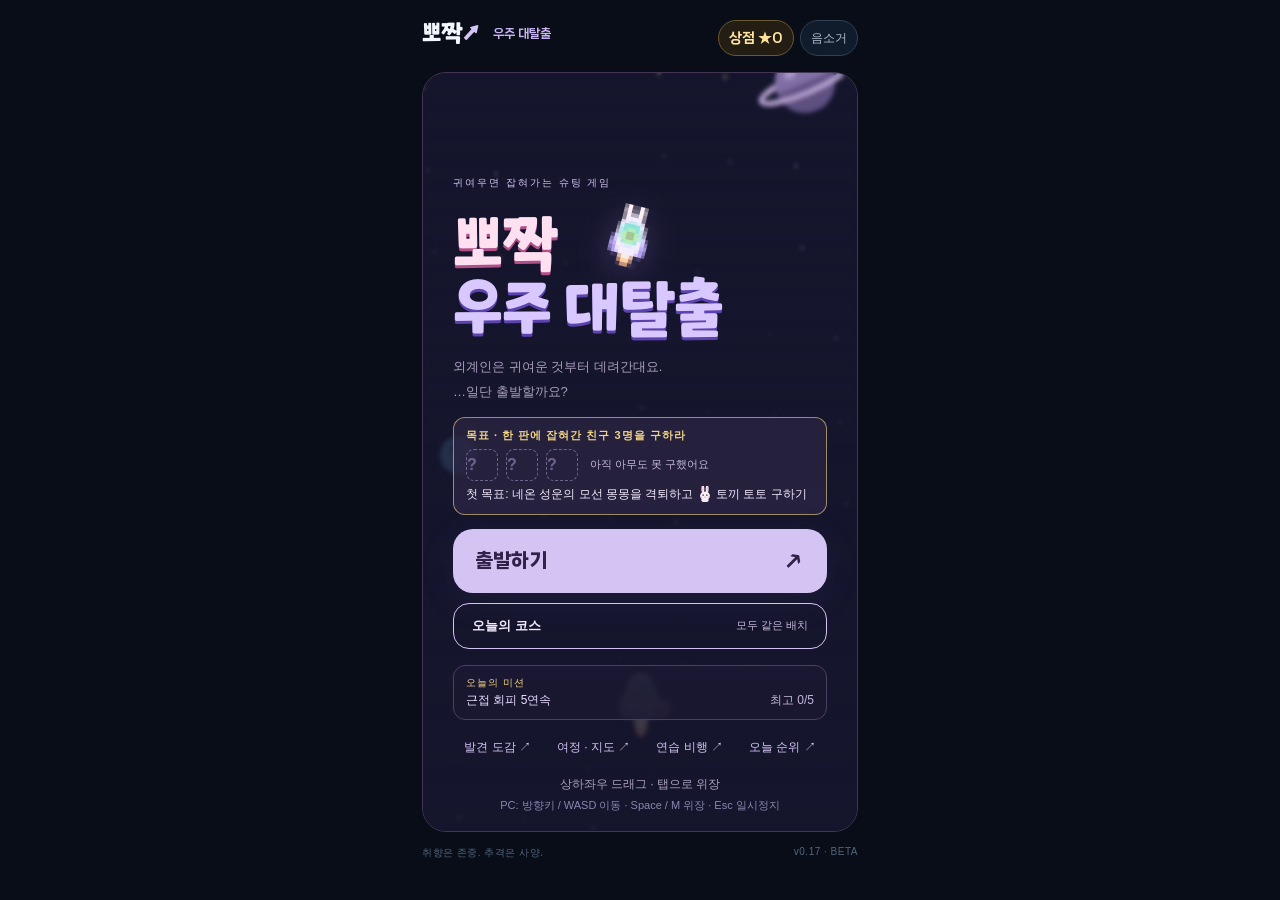
==== index.html @ a3d5e624 "시작 속도 올리고 점점 빨라지게 - 운석 낙하 125→165px/s로 시작, 55초쯤 기존 최고 속도 도달 - 줄 간격 1.65→1.3초로 시작, 약 64초에 최소 간격 - 테스트" ====
<!doctype html>
<html lang="ko">
<head>
  <meta charset="UTF-8">
  <meta name="viewport" content="width=device-width,initial-scale=1,viewport-fit=cover">
  <meta name="theme-color" content="#15152d">
  <title>뽀짝 우주 대탈출</title>
  <meta name="description" content="외계인은 귀여운 것부터 잡아간다! 한 손으로 운석을 피하고 친구를 구하는 도트 슈팅 게임">
  <!-- 앱 아이콘: 브라우저 탭 · 홈 화면에 추가 · 카톡 링크 미리보기 -->
  <link rel="icon" type="image/png" sizes="32x32" href="icons/favicon-32.png">
  <link rel="icon" type="image/png" sizes="16x16" href="icons/favicon-16.png">
  <link rel="apple-touch-icon" href="icons/apple-touch-icon.png">
  <link rel="manifest" href="manifest.webmanifest">
  <meta name="apple-mobile-web-app-capable" content="yes">
  <meta name="mobile-web-app-capable" content="yes">
  <meta name="apple-mobile-web-app-title" content="뽀짝">
  <meta property="og:type" content="website">
  <meta property="og:site_name" content="뽀짝 우주 대탈출">
  <meta property="og:title" content="뽀짝 우주 대탈출 - 귀여우면 잡혀가는 슈팅 게임">
  <meta property="og:description" content="외계인은 귀여운 것부터 잡아간다! 한 손으로 운석을 피하고 친구를 구해요. 내 기록 깰 수 있어?">
  <meta property="og:url" content="https://niaxcroknit.github.io/ppojjak/">
  <meta property="og:image" content="https://niaxcroknit.github.io/ppojjak/icons/og-image.png">
  <meta property="og:image:width" content="1024">
  <meta property="og:image:height" content="500">
  <meta name="twitter:card" content="summary_large_image">
  <style>
/* ── 기본 ─────────────────────────────────────────── */
* { box-sizing: border-box; }
body { margin: 0; background: #080d18; color: #eef7ff; font-family: Arial, 'Malgun Gothic', sans-serif; }
button, a { -webkit-tap-highlight-color: transparent; }
button { font: inherit; cursor: pointer; }
button:disabled { cursor: default; }
button[hidden] { display: none; }
button:focus-visible, a:focus-visible { outline: 3px solid #fff; outline-offset: 4px; }
.ico { width: 16px; height: 16px; image-rendering: pixelated; vertical-align: -3px; }
.ico.big { width: 32px; height: 32px; vertical-align: middle; }
.q { display: block !important; margin: 0 auto; width: 32px; height: 32px; line-height: 32px; font-size: 20px; font-weight: 700; color: #6f6590; }
.book-supply .q { margin: 0; }

/* ── 레이아웃 ─────────────────────────────────────── */
.shell {
  width: min(100%, 480px); margin: auto;
  padding: calc(20px + env(safe-area-inset-top, 0px)) 22px calc(12px + env(safe-area-inset-bottom, 0px));
}
header { height: 52px; display: flex; align-items: flex-start; gap: 6px; }
.brand { margin-right: auto; font-size: 23px; font-weight: 900; text-decoration: none; color: #f2f6ff; letter-spacing: -2px; }
.brand > span { color: #d4c4f4; }
.brand small { font-size: 10px; letter-spacing: 1px; margin-left: 8px; vertical-align: middle; color: #8f9aaa; }
.icon { border: 1px solid #314052; border-radius: 20px; background: #101b2b; color: #b0bdce; font-size: 12px; padding: 8px 10px; white-space: nowrap; min-height: 36px; }
.game {
  height: calc(100vh - 118px); height: min(760px, calc(100dvh - 118px)); min-height: 480px;
  position: relative; border: 1px solid #423654; border-radius: 24px; overflow: hidden; background: #15152d;
}
canvas { display: block; width: 100%; height: 100%; touch-action: none; }
footer { display: flex; justify-content: space-between; font-size: 10px; color: #53657d; padding-top: 14px; letter-spacing: 0.5px; }

/* 앱(WebView) — 화면을 꽉 채움. 상태바·내비게이션바 여백은 Android 쪽에서 처리 */
html.app body { background: #15152d; }
html.app .shell { width: 100%; max-width: 560px; padding: 0; }
html.app header { height: 50px; padding: 8px 14px 0; }
html.app .game { height: calc(100vh - 50px); height: calc(100dvh - 50px); min-height: 0; border: 0; border-radius: 0; }
html.app footer { display: none; }

/* ── HUD ──────────────────────────────────────────── */
.hud { position: absolute; z-index: 4; top: 26px; left: 26px; right: 26px; display: flex; justify-content: space-between; align-items: flex-start; pointer-events: none; }
.hud button { pointer-events: auto; min-width: 44px; min-height: 44px; }
.hud small { display: block; font-size: 10px; letter-spacing: 2px; color: #8f8fb3; margin-bottom: 7px; }
.hud strong { font-size: 24px; font-weight: 500; font-variant-numeric: tabular-nums; letter-spacing: 2px; }
.best { text-align: right; }
.best strong { color: #dfcaff; font-size: 20px; }
.alien-panel { position: absolute; z-index: 2; top: 91px; left: 24px; right: 24px; font-size: 12px; color: #cec4e2; pointer-events: none; }
.alien-panel > div:first-child { display: flex; justify-content: space-between; gap: 8px; }
.alien-panel .hot { color: #ffb6d3; }
.chase-meter { height: 4px; background: #a390bc22; border-radius: 4px; margin-top: 9px; overflow: hidden; }
.chase-meter > div { height: 100%; width: 0; background: #ecb1d0; transition: width 0.1s linear; }
.notice {
  position: absolute; z-index: 2; top: 124px; left: 17px; right: 17px; text-align: center; font-size: 12px; color: #f7dbaa;
  pointer-events: none; line-height: 1.5; overflow: hidden; display: -webkit-box; -webkit-line-clamp: 2; -webkit-box-orient: vertical;
}
.notice:empty { display: none; }
.scene-caption { position: absolute; z-index: 2; top: 39%; left: 10px; right: 10px; text-align: center; font-size: 25px; color: #ffedcb; pointer-events: none; text-shadow: 0 2px 0 #15152d; }
.scene-caption.count { font-size: 56px; font-weight: 900; color: #fff0bf; }
.play-tools {
  position: absolute; z-index: 2; bottom: 44px; left: 22px; right: 22px; display: flex; justify-content: space-between; align-items: flex-end; gap: 8px;
  pointer-events: none; /* 빈 공간에서도 드래그가 캔버스로 전달되도록 */
}
.play-tools > div { color: #ead7ff; font-size: 12px; }
.play-tools small { display: block; font-size: 12px; margin-top: 5px; max-width: 220px; line-height: 1.7; }
.play-tools .lost { color: #9c8eae; font-size: 11px; }
.mask-button { white-space: nowrap; pointer-events: auto; border: 1px solid #9f88c3; border-radius: 15px; background: #342946; color: #f3e8ff; padding: 12px 14px; font-size: 13px; min-height: 44px; }
.mask-button:disabled { opacity: 0.48; }
.bottom { position: absolute; z-index: 1; left: 24px; right: 24px; bottom: 21px; display: flex; justify-content: space-between; font-size: 10px; color: #7d7aa0; letter-spacing: 1px; pointer-events: none; }
.bottom b { font-weight: 400; }
.bottom i { display: inline-block; background: #d4c4f4; width: 5px; height: 5px; border-radius: 50%; margin-right: 6px; }
.play-tools[hidden], .alien-panel[hidden], .scene-caption[hidden] { display: none; }

/* ── 시작 / 결과 패널 ─────────────────────────────── */
.overlay { position: absolute; z-index: 3; inset: 0; padding: 0 30px; display: flex; flex-direction: column; justify-content: center; background: linear-gradient(180deg, #15152d00, #15152d99 45%, #15152de8); backdrop-filter: blur(2px); }
.overlay[hidden] { display: none; }
.eyebrow { font-size: 10px; letter-spacing: 2px; color: #d4c4f4; margin-bottom: 22px; }
h1 { font-size: clamp(54px, 15vw, 78px); line-height: 0.94; letter-spacing: -5px; margin: 0; position: relative; font-weight: 900; }
h1 span { color: #c9b5f4; }
h1 .rocket-mascot { position: absolute; right: 4px; bottom: 6px; width: 64px; height: 64px; image-rendering: pixelated; }
.rocket-mascot { filter: drop-shadow(0 7px 16px #ac87df44); animation: bob 3s ease-in-out infinite; }
@keyframes bob { 0%, 100% { transform: translateY(0) rotate(-12deg); } 50% { transform: translateY(-8px) rotate(-4deg); } }
@media (prefers-reduced-motion: reduce) { .rocket-mascot { animation: none; } }
p { font-size: 13px; line-height: 1.9; color: #a99fc0; margin: 25px 0 28px; }
#result { font-size: 24px; color: #dfcaff; margin: -12px 0 22px; }
.primary { display: flex; justify-content: space-between; align-items: center; border: 0; border-radius: 20px; padding: 19px 22px; background: #d4c4f4; color: #302248; font-weight: 700; font-size: 14px; box-shadow: 0 7px 40px #ac87df14; }
.primary span { font-size: 23px; font-weight: 400; }
.item-guide { display: flex; justify-content: space-between; gap: 5px; font-size: 12px; color: #c2b4da; margin-top: 19px; flex-wrap: wrap; }
.book-open { border: 0; background: transparent; color: #d4c4f4; min-height: 44px; margin-top: 6px; font-size: 12px; }
.hint { text-align: center; font-size: 12px; line-height: 1.8; color: #a99fc0; margin-top: 4px; }
.hint small { color: #8a87ad; font-size: 11px; }

/* ── 도감 ─────────────────────────────────────────── */
.item-book, .hangar { position: absolute; inset: 0; z-index: 8; background: #1c1933; color: #f4ebff; padding: 17px 18px; overflow-y: auto; }
.hangar { z-index: 9; }
.item-book[hidden], .hangar[hidden] { display: none; }
.book-head { display: flex; justify-content: space-between; align-items: center; gap: 10px; }
.book-head h2 { font-size: 20px; margin: 0; }
.book-head .icon { min-height: 44px; }
.book-rule { font-size: 12px; line-height: 1.7; color: #c4b7d8; margin: 8px 0; }
.item-book h3 { font-size: 12px; color: #e0c9ef; margin: 10px 0 5px; }
.book-row { display: grid; grid-template-columns: repeat(3, minmax(0, 1fr)); gap: 7px; }
.book-item { background: #2b2643; border-radius: 10px; padding: 7px 3px; text-align: center; }
.book-item span { display: block; font-size: 12px; color: #f4ebff; }
.book-item small { display: block; font-size: 11px; color: #c7b9d9; margin-top: 3px; }
.book-icon { margin-bottom: 3px; line-height: 0; }
.book-count { color: #8f84a8 !important; font-size: 10px !important; }
.undiscovered small { color: #9c8eae; }
.book-reaction { color: #edb1d2 !important; }
.book-supply { margin-top: 9px; }
.book-supply .book-item { display: flex; align-items: center; justify-content: space-between; padding: 7px 10px; }
.book-supply .book-icon { margin: 0; }
.book-supply small { margin: 0; }
.book-supply .book-item > span:not(.book-icon) { margin-right: auto; margin-left: 7px; }
.item-book p:last-child { margin-bottom: 0; }

/* ── 꾸미기 ───────────────────────────────────────── */
.hangar { padding: 18px; }
.hangar-level { display: flex; justify-content: space-between; align-items: center; margin-top: 17px; font-size: 11px; color: #c8b4e4; }
.hangar-level > span:first-child { letter-spacing: 3px; color: #f2d487; }
#hangar-preview { display: block; width: 100%; height: 180px; touch-action: auto; }
.hangar-parts { display: grid; grid-template-columns: repeat(3, minmax(0, 1fr)); gap: 7px; }
.hangar-part { border: 1px solid #4b3e65; background: #29233e; color: #c7b8df; border-radius: 10px; min-height: 64px; padding: 6px 3px; }
.hangar-part[aria-pressed='true'] { background: #49365d; border-color: #efd68f; color: #fff0bf; }
.hangar-part > span { display: block; line-height: 0; }
.hangar-part > span.q { font-size: 21px; line-height: 32px; }
.hangar-part > small { display: block; margin-top: 3px; font-size: 11px; }
.hangar-part > em { display: block; font-style: normal; font-size: 10px; color: #a99fc0; margin-top: 2px; }
.hangar-part.locked .ico { opacity: 0.45; }
.hangar-part.locked:disabled { opacity: 0.75; }
.hangar-part.gold { border-color: #f6d47a; box-shadow: inset 0 0 0 1px #f6d47a55; }
.hangar-part.gold > em { color: #f6d47a; }
.hangar-part:disabled { cursor: default; }
.hangar-note { font-size: 12px; line-height: 1.7; color: #beafcf; margin: 13px 0 0; }

/* ── 작은 화면 ────────────────────────────────────── */
@media (max-height: 720px) {
  .shell { padding-top: calc(8px + env(safe-area-inset-top, 0px)); }
  header { height: 44px; }
  .game { min-height: 400px; height: calc(100vh - 89px); height: calc(100dvh - 89px); }
  .eyebrow { margin-bottom: 13px; }
  h1 { font-size: 56px; }
  p { margin: 15px 0; }
  footer { padding-top: 8px; }
}
@media (max-width: 360px) {
  .overlay { padding: 0 22px; }
  .alien-panel { left: 18px; right: 18px; }
  .play-tools { left: 16px; right: 16px; }
  h1 { font-size: 58px; }
  .brand small { display: none; }
  .item-book { padding: 17px 12px; }
  .book-row { gap: 5px; }
  .hangar { padding: 15px 13px; }
}

/* ── v0.9 ─────────────────────────────────────────── */
/* HUD 글자 그림자: 배경 띠를 옅게 해도 운석 위에서 읽히도록 */
.hud strong, .hud small, .alien-panel, .notice, .play-tools > div, .bottom {
  text-shadow: 0 0 3px #15152d, 0 1px 0 #15152d, 0 0 8px #15152dcc;
}
.daily { margin-top: 16px; padding: 10px 12px; border: 1px solid #4b3e65; border-radius: 12px; background: #1c1933cc; font-size: 12px; color: #e8dcff; display: grid; grid-template-columns: 1fr auto; gap: 2px 8px; }
.daily small { grid-column: 1 / -1; font-size: 10px; letter-spacing: 1px; color: #f2d487; }
.daily em { font-style: normal; color: #c4b7d8; white-space: nowrap; }
.daily b { color: #a5f8d5; font-weight: 700; }
.run-stats { margin: -10px 0 18px; display: grid; gap: 4px; font-size: 12px; color: #c4b7d8; }
.run-stats > div { display: flex; justify-content: space-between; gap: 10px; border-bottom: 1px dashed #3b3156; padding-bottom: 3px; }
.run-stats b { color: #f4ebff; font-weight: 500; text-align: right; }
.run-stats[hidden], .debug[hidden] { display: none; }
.debug { margin-top: 10px; font-size: 10px; color: #a5f8d5; }
.debug pre { white-space: pre-wrap; margin: 0 0 6px; font-family: monospace; }
.old-webview { max-width: 420px; margin: 30vh auto 0; padding: 0 24px; text-align: center; color: #eef7ff; }
.old-webview p { color: #c4b7d8; }
.old-webview[hidden], .shell[hidden] { display: none; }
@media (max-height: 760px) {
  .item-guide { display: none; }
  .daily { margin-top: 12px; }
  p { margin: 12px 0 16px; }
}
/* 결과 화면은 기록이 잘 보이도록 타이틀을 접습니다 */
.overlay.over .eyebrow, .overlay.over h1, .overlay.over .item-guide { display: none; }
.overlay.over p { margin-top: 0; }
.book-item .q { font-size: 20px; }
/* 메뉴(시작·일시정지·결과)가 열려 있으면 HUD를 숨겨 작은 화면에서도 겹치지 않게 */
.game.menu .hud, .game.menu .bottom, .game.menu .alien-panel, .game.menu .play-tools, .game.menu .notice { visibility: hidden; }
/* 하이퍼 드리프트 버튼: 충전됐을 때만 나타나 빛남 */
.tool-buttons { display: flex; gap: 8px; align-items: flex-end; pointer-events: none; }
.hyper-button { white-space: nowrap; pointer-events: auto; border: 1px solid #a5f8d5; border-radius: 15px; background: #183a35; color: #e6fff6; padding: 12px 14px; font-size: 13px; font-weight: 700; min-height: 44px; animation: hyperGlow 0.8s ease-in-out infinite alternate; }
@keyframes hyperGlow { from { box-shadow: 0 0 0 0 #a5f8d500; } to { box-shadow: 0 0 18px 2px #a5f8d588; } }
@media (prefers-reduced-motion: reduce) { .hyper-button { animation: none; box-shadow: 0 0 12px 2px #a5f8d566; } }

/* ── v0.10: 여정 · 보스 · 공유 ─────────────────────── */
.boss-bar { position: absolute; z-index: 2; top: 91px; left: 24px; right: 24px; font-size: 12px; color: #ffe0f0; pointer-events: none; text-shadow: 0 0 3px #15152d, 0 1px 0 #15152d; }
.boss-bar[hidden] { display: none; }
.boss-bar > div:first-child { display: flex; justify-content: space-between; gap: 8px; font-weight: 700; }
.boss-hp { height: 6px; margin-top: 7px; background: #4b3e6588; border-radius: 3px; overflow: hidden; }
.boss-hp > div { height: 100%; width: 100%; background: #ffb6d3; transition: width 0.1s linear; }
.trip-wrap { display: inline-flex; align-items: center; gap: 6px; }
.trip { display: inline-block; width: 64px; height: 4px; background: #4b3e6588; border-radius: 2px; overflow: hidden; vertical-align: middle; }
.trip > span { display: block; height: 100%; width: 0; background: #d4c4f4; }
.course-button { margin-top: 10px; display: flex; justify-content: space-between; align-items: center; gap: 8px; border: 1px solid #d4c4f4; border-radius: 16px; padding: 13px 18px; background: transparent; color: #f4ebff; font-weight: 700; font-size: 13px; }
.course-button small { font-weight: 400; color: #c4b7d8; font-size: 11px; }
.course-button[hidden] { display: none; }
.panel-links { display: flex; justify-content: center; gap: 18px; }
.share-button { margin: -8px 0 14px; border: 1px solid #a5f8d5; border-radius: 14px; padding: 11px 14px; background: #183a35; color: #e6fff6; font-weight: 700; font-size: 13px; }
.share-button[hidden], .share-text[hidden] { display: none; }
.share-text { width: 100%; min-height: 84px; margin: -6px 0 14px; border-radius: 10px; border: 1px solid #4b3e65; background: #1c1933; color: #f4ebff; font: 12px/1.5 monospace; padding: 8px; resize: none; }
.jr-planets { display: grid; gap: 6px; }
.jr-planet { display: grid; grid-template-columns: 14px 1fr auto; align-items: center; gap: 8px; background: #2b2643; border-radius: 10px; padding: 8px 10px; font-size: 12px; }
.jr-planet .dot { width: 12px; height: 12px; border-radius: 50%; }
.jr-planet small { color: #c4b7d8; font-size: 11px; }
.jr-planet.locked b { color: #6f6590; }
.wanted-row { display: grid; grid-template-columns: repeat(3, minmax(0, 1fr)); gap: 7px; }
.wanted { position: relative; background: #e9dcc2; color: #3b2b2b; border-radius: 6px; padding: 8px 6px 34px; text-align: center; overflow: hidden; min-height: 112px; }
.wanted small { display: block; font-size: 10px; letter-spacing: 2px; font-weight: 700; }
.wanted b { display: block; font-size: 11px; margin-top: 4px; line-height: 1.3; }
.wanted em { display: block; font-style: normal; font-size: 10px; color: #6b5a4a; margin-top: 4px; line-height: 1.3; }
.wanted i { position: absolute; inset: auto 0 8px 0; transform: rotate(-8deg); font-style: normal; font-weight: 900; font-size: 15px; color: #d6455d; border: 2px solid #d6455d; border-radius: 6px; width: 72%; margin: 0 auto; opacity: 0; }
.wanted.got i { opacity: 0.85; }
@media (max-height: 760px) { .course-button { margin-top: 8px; padding: 10px 16px; } }
/* 하이퍼 게이지: 근접 회피·아이템·격퇴로 차오름 */
.hyper-gauge { display: flex; align-items: center; gap: 5px; pointer-events: none; color: #a5f8d5; font-size: 12px; padding-bottom: 14px; }
.hyper-gauge[hidden] { display: none; }
.hyper-gauge > span { display: block; width: 46px; height: 6px; border-radius: 3px; background: #4b3e6588; overflow: hidden; }
.hyper-gauge > span > span { display: block; height: 100%; width: 0; background: #a5f8d5; transition: width 0.15s linear; }

/* ── v0.12: 큰 알림 · 목표 안내 ─────────────────── */
.splash { position: absolute; z-index: 6; top: 27%; left: 8px; right: 8px; text-align: center; pointer-events: none; }
.splash[hidden] { display: none; }
.splash b { display: block; font-size: clamp(34px, 11vw, 50px); font-weight: 900; letter-spacing: -1px; line-height: 1.05; color: #e6fff6;
  text-shadow: 0 0 22px var(--glow, #a5f8d5), 0 3px 0 #15152d, 0 0 2px #15152d; }
.splash small { display: block; margin-top: 10px; font-size: 14px; font-weight: 700; color: #f4ebff; text-shadow: 0 0 4px #15152d, 0 1px 0 #15152d; }
.splash small .ico { width: 20px; height: 20px; vertical-align: -5px; }
.splash.hyper { --glow: #a5f8d5; }
.splash.boss { --glow: #ff8fb8; }
.splash.boss b { color: #ffe0f0; }
.splash.win { --glow: #f6d47a; }
.splash.win b { color: #fff3c4; }
.splash.planet { --glow: #c9b5f4; }
.splash.planet b { font-size: clamp(24px, 7.5vw, 34px); color: #f4ebff; }
.splash.planet b .ico, .splash b .ico { width: 32px; height: 32px; vertical-align: -6px; }
.splash.show b { animation: splashPop 0.42s cubic-bezier(0.2, 1.6, 0.4, 1) both, splashPulse 0.5s ease-in-out 0.42s 3 alternate; }
.splash.show small { animation: splashUp 0.35s ease-out 0.12s both; }
@keyframes splashPop { from { transform: scale(0.3) rotate(-6deg); opacity: 0; } to { transform: scale(1) rotate(0); opacity: 1; } }
@keyframes splashPulse { to { transform: scale(1.06); } }
@keyframes splashUp { from { transform: translateY(10px); opacity: 0; } to { transform: none; opacity: 1; } }
@media (prefers-reduced-motion: reduce) { .splash.show b, .splash.show small { animation: none; } }
.goal { margin: 0 0 14px; padding: 10px 12px; border: 1px solid #f2d48799; border-radius: 12px; background: #2b2643cc; }
.goal small { display: block; font-size: 11px; letter-spacing: 1px; color: #f2d487; font-weight: 700; }
.goal-slots { display: flex; gap: 8px; margin: 6px 0 4px; }
.goal-slots .q { margin: 0; width: 32px; height: 32px; line-height: 30px; border: 1px dashed #6f6590; border-radius: 8px; font-size: 16px; }
.goal p { margin: 0; font-size: 12px; line-height: 1.6; color: #f4ebff; }
.goal p .ico { vertical-align: -4px; }
.overlay.over .goal { display: none; }
.next-goal { margin: -10px 0 14px; padding: 8px 10px; border-radius: 10px; background: #2b2643; border: 1px solid #f2d48799; font-size: 13px; color: #fff3c4; line-height: 1.5; }
.next-goal[hidden] { display: none; }
.trip-goal .ico { width: 16px; height: 16px; vertical-align: -4px; }
.overlay p#message { margin: 14px 0 12px; }
@media (max-height: 760px) { .goal { margin-bottom: 10px; padding: 8px 10px; } .goal-slots .ico.big, .goal-slots .q { width: 26px; height: 26px; line-height: 24px; } }

/* ── v0.13: 별조각 상점 · 전리품 ─────────────────── */
.hangar-wallet { display: flex; align-items: baseline; gap: 10px; margin-top: 8px; }
.hangar-wallet b { color: #ffe39b; font-size: 18px; }
.hangar-msg { font-size: 12px; color: #c4b7d8; }
.hangar-h { font-size: 12px; color: #e0c9ef; margin: 12px 0 6px; }
.hangar-part.shop { border-style: dashed; color: #e8dcff; }
.hangar-part.shop > em { color: #ffe39b; }
.hangar-part.shop .ico { opacity: 0.7; }
.hangar-part.armed, .skin.armed { border-color: #ffe39b; box-shadow: 0 0 0 2px #ffe39b55; }
.hangar-part.trophy { border-color: #ff8fb8; }
.hangar-part.trophy > em { color: #ffb6d3; }
.skins { display: grid; grid-template-columns: repeat(auto-fill, minmax(92px, 1fr)); gap: 7px; }
.skin { border: 1px solid #4b3e65; background: #29233e; color: #e8dcff; border-radius: 10px; padding: 7px 6px; text-align: left; display: grid; gap: 2px; }
.skin i { display: block; height: 10px; border-radius: 5px; margin-bottom: 3px; }
.skin small { font-size: 11px; }
.skin em { font-style: normal; font-size: 10px; color: #a99fc0; }
.skin.shop em { color: #ffe39b; }
.skin.on { border-color: #a5f8d5; background: #213a3a; }
.skin.on em { color: #a5f8d5; }
.ico.seen { filter: grayscale(0.7) brightness(0.8); opacity: 0.75; }
.goal-slots em { font-style: normal; font-size: 11px; color: #c4b7d8; align-self: center; margin-left: 4px; }
.lost-line { color: #ffb6d3; font-size: 12px; }
.hangar-part.info:disabled { opacity: 1; cursor: default; }
.hangar-part.info.locked:disabled { opacity: 0.55; }

/* ── v0.15: 결과 한 줄 · 공유 · 친구 기록 ─────────── */
.next-goal { display: flex; align-items: baseline; gap: 10px; padding: 8px 12px; }
.next-goal small { font-size: 11px; color: #f2d487; letter-spacing: 1px; white-space: nowrap; }
.next-goal b { font-size: 15px; color: #fff3c4; }
.run-stats details { margin-top: 2px; }
.run-stats summary { cursor: pointer; font-size: 12px; color: #a99fc0; padding: 4px 0; list-style: none; }
.run-stats summary::after { content: ' ▾'; }
.run-stats details[open] summary::after { content: ' ▴'; }
.run-stats details > div { display: flex; justify-content: space-between; gap: 10px; border-bottom: 1px dashed #3b3156; padding: 3px 0; }
.share-panel { position: absolute; inset: 0; z-index: 10; background: #1c1933; color: #f4ebff; padding: 17px 18px; overflow-y: auto; display: flex; flex-direction: column; gap: 10px; }
.share-panel[hidden] { display: none; }
.share-panel h3 { font-size: 12px; color: #e0c9ef; margin: 6px 0 0; }
.share-preview { margin: 0; padding: 12px; border-radius: 12px; background: #fef01b; color: #1c1c1c; font: 13px/1.6 -apple-system, 'Apple SD Gothic Neo', 'Malgun Gothic', sans-serif; white-space: pre-wrap; word-break: break-all; user-select: text; -webkit-user-select: text; }
.share-panel .share-button { margin: 0; }
.share-card { width: 100%; max-width: 360px; align-self: center; border-radius: 14px; box-shadow: 0 6px 24px #0008; }
#challenge .primary { margin-top: 4px; }
/* 작은 화면: 시작·결과 패널이 넘치지 않게 — 들어가면 가운데, 넘치면 스크롤 */
.overlay { overflow-y: auto; justify-content: flex-start; padding-top: 14px; padding-bottom: 14px; }
.overlay > :first-child { margin-top: auto; }
.overlay > :last-child { margin-bottom: auto; }
@media (max-height: 700px) {
  .overlay:not(.over) .eyebrow, .overlay .hint { display: none; }
  h1 { font-size: 44px; letter-spacing: -3px; }
  h1 .rocket-mascot { width: 48px; height: 48px; }
  .overlay p#message { margin: 8px 0; font-size: 12px; line-height: 1.6; }
  .goal { padding: 7px 10px; margin-bottom: 8px; }
  .goal p { font-size: 11px; }
  .primary { padding: 15px 20px; }
  .course-button { padding: 9px 14px; margin-top: 6px; }
  .daily { margin-top: 8px; padding: 7px 10px; }
  .book-open { min-height: 36px; }
}

/* ── v0.16 연습 비행(튜토리얼) · 별탄 업그레이드 ── */
.coach { position: absolute; z-index: 5; top: 158px; left: 16px; right: 16px; margin: 0 auto; max-width: 360px; padding: 12px 14px 12px;
  border-radius: 16px; background: #1b1638e6; border: 2px solid #c9b5f4; box-shadow: 0 6px 0 #0b0920aa; text-align: center; pointer-events: none; }
.coach[hidden] { display: none; }
.coach small { display: block; font-size: 11px; letter-spacing: 1px; color: #c9b5f4; font-weight: 700; }
.coach b { display: block; margin-top: 4px; font-size: 20px; line-height: 1.25; color: #fff; font-weight: 900; }
.coach span { display: block; margin-top: 4px; font-size: 12px; color: #e0d6f4; }
.coach span:empty { display: none; }
.coach button { pointer-events: auto; position: absolute; top: 6px; right: 8px; border: 0; background: transparent; color: #a99fc0; font-size: 11px; padding: 4px 6px; text-decoration: underline; }
.coach.ok { border-color: #a5f8d5; }
.coach.ok b { color: #a5f8d5; animation: coachPop 0.35s cubic-bezier(0.2, 1.6, 0.4, 1) both; }
@keyframes coachPop { from { transform: scale(0.7); opacity: 0; } to { transform: scale(1); opacity: 1; } }
.mask-button.tut-pulse { animation: tutPulse 0.7s ease-in-out infinite alternate; border-color: #ffe39b; }
@keyframes tutPulse { from { box-shadow: 0 0 0 0 #ffe39b00; transform: scale(1); } to { box-shadow: 0 0 0 7px #ffe39b66; transform: scale(1.08); } }
@media (prefers-reduced-motion: reduce) { .mask-button.tut-pulse, .coach.ok b { animation: none; } }
.skins.perks { grid-template-columns: 1fr; }
.skin.perk i { background: linear-gradient(90deg, #fff1a5 30%, #f6d47a 30% 65%, #a5f8d5 65%); }
.skin.perk:disabled { opacity: 1; }
@media (max-height: 700px) { .coach { top: 128px; padding: 9px 12px; } .coach b { font-size: 17px; } }
.panel-links { flex-wrap: wrap; gap: 6px 14px; }
.coach.under { opacity: 0; }
.hangar-part.info { text-align: center; cursor: default; border-style: dashed; }
.hangar-note.small { margin: 2px 0 6px; font-size: 11px; }
.hangar-wallet b { color: #ffe39b; white-space: nowrap; }
/* v0.16 게임 이름: 뽀짝 우주 대탈출 */
h1.title-ko { font-size: clamp(34px, 12vw, 62px); letter-spacing: -2px; line-height: 1.02; }
h1.title-ko span { white-space: nowrap; }
h1.title-ko .rocket-mascot { top: 2px; bottom: auto; }
@media (max-height: 760px) { h1.title-ko { font-size: min(46px, 11.5vw); } }
.brand { letter-spacing: -1px; }

/* ═══ v0.16 디자인 정리: 제목·알림 = 원스토어 모바일 POP체(fonts/LICENSE-ONEMobilePOP.txt) · 보조 = 나눔스퀘어 네오(OFL) · 상점 · 도감 · 여정 ═══ */
@font-face { font-family: 'OnePop'; src: url('[data-uri]') format('woff'); font-display: swap; } /* 게임 제목 로고 전용(로고 사용 허용 글꼴) */
@font-face { font-family: 'NSN'; src: url('[data-uri]') format('woff2'); font-weight: 800; font-display: swap; }
@font-face { font-family: 'NSN'; src: url('[data-uri]') format('woff2'); font-weight: 900; font-display: swap; }
:root { --label: 'NSN', 'Apple SD Gothic Neo', 'Malgun Gothic', sans-serif; --cute: 'OnePop', 'Apple SD Gothic Neo', 'Malgun Gothic', sans-serif; --card: #2c2548; --card2: #241f3d; --line: #ffffff14; }
.brand, h1.title-ko, .book-head h2, .splash b, .coach b, .primary, .wanted b, .hangar-wallet b, .item-book h3, .hangar-h, .share-panel h2, .shop-open { font-family: var(--cute); font-weight: 400; }
.brand { font-size: 25px; letter-spacing: 0; }
.brand small { font-family: var(--cute); font-size: 12px; letter-spacing: 0; color: #c9b5f4; }
h1.title-ko { letter-spacing: 0; line-height: 1.04; color: #ffe0f0; text-shadow: 0 4px 0 #b0508a, 0 0 18px #ff8fb855; }
h1.title-ko span { color: #d9c8ff; text-shadow: 0 4px 0 #5b43ad, 0 0 18px #a58bff55; }
.splash b { letter-spacing: 0; }
.coach b { font-size: 22px; }
.primary { font-size: 20px; }
.shop-open { font-size: 14px; color: #ffe39b; border-color: #6b5a2e; background: #241d14; }

/* 공통 창(상점·도감·여정·공유) */
.item-book, .hangar, .share-panel {
  background: radial-gradient(130% 55% at 50% 0%, #34296a 0%, #1f1a3d 48%, #181430 100%) fixed, #181430;
  padding: 0 16px 22px;
}
.book-head { position: sticky; top: 0; z-index: 3; margin: 0 -16px 4px; padding: 14px 16px 10px;
  background: linear-gradient(180deg, #221c45 70%, #221c4500); }
.book-head h2 { font-size: 26px; color: #fff; display: flex; align-items: center; gap: 8px; text-shadow: 0 3px 0 #120e28; }
.chip { font-family: var(--cute); font-style: normal; font-size: 13px; color: #1c1933; background: #c9b5f4; border-radius: 99px; padding: 3px 9px 2px; text-shadow: none; }
.icon.close { width: 42px; height: 42px; min-height: 42px; padding: 0; border-radius: 50%; font-size: 15px; color: #f4ebff; background: #ffffff12; border: 1px solid #ffffff22; }
.book-rule { background: #ffffff0a; border: 1px solid var(--line); border-radius: 12px; padding: 9px 12px; margin: 4px 0 6px; font-size: 12px; line-height: 1.6; }

/* 섹션 제목: 왼쪽 색 막대 + 도트 아이콘 + 오른쪽 설명 */
.item-book h3, .hangar-h { --acc: #c9b5f4; display: flex; align-items: center; gap: 8px; margin: 20px 0 9px; font-size: 17px; color: #f4ebff; }
.item-book h3 > span, .hangar-h > span { display: inline-flex; align-items: center; gap: 6px; }
.item-book h3 .ico, .hangar-h .ico { width: 22px; height: 22px; }
.item-book h3::before, .hangar-h::before { content: ''; width: 4px; height: 18px; border-radius: 2px; background: var(--acc); flex: none; }
.item-book h3 > small, .hangar-h > small { margin-left: auto; font-family: Arial, 'Malgun Gothic', sans-serif; font-size: 11px; color: #a99fc0; }
.item-book h3.pink, .hangar-h.pink { --acc: #ff8fb8; }
.item-book h3.gold, .hangar-h.gold { --acc: #f6d47a; }
.hangar-h.mint { --acc: #a5f8d5; }
#book-animal { --acc: #a5f8d5; } #book-shiny { --acc: #f6d47a; } #book-odd { --acc: #c9b5f4; } .trophy-row, .friend-row { --acc: #ff8fb8; }

/* 카드 */
.book-item, .hangar-part, .skin, .jr-planet {
  background: linear-gradient(180deg, var(--card) 0%, var(--card2) 100%); border: 1px solid var(--line); border-radius: 14px;
  box-shadow: inset 0 1px 0 #ffffff14, 0 3px 0 #0f0c22;
}
.book-row, .hangar-parts { gap: 8px; }
.book-item, .hangar-part { padding: 10px 4px 9px; min-height: 108px; display: flex; flex-direction: column; align-items: center; }
.book-icon, .hangar-part > span { width: 46px; height: 46px; margin: 0 auto 6px; border-radius: 50%; display: grid !important; place-items: center; line-height: 0;
  background: #17132c; box-shadow: inset 0 0 0 2px var(--acc, #4b3e65), 0 0 12px -4px var(--acc, transparent); }
.book-item span:not(.book-icon) { font-family: var(--cute); font-size: 14px; }
.book-item small { font-size: 11px; line-height: 1.35; }
.book-count { display: inline-block; margin-top: 6px !important; padding: 1px 8px; border-radius: 99px; background: #17132c; color: #c9b5f4 !important; }
.book-item.undiscovered, .hangar-part.locked { background: repeating-linear-gradient(135deg, #221d3a 0 6px, #1f1a35 6px 12px); box-shadow: inset 0 0 0 1px #ffffff10; }
.book-item.undiscovered .book-icon, .hangar-part.locked > span { box-shadow: inset 0 0 0 2px #3b3358; }
.book-item .q, .hangar-part > span.q { font-family: var(--cute); font-size: 22px; line-height: 1; color: #6f6590; }
.book-item.undiscovered span:not(.book-icon) { color: #8f84a8; }
.book-supply .book-item { min-height: 0; flex-direction: row; padding: 9px 12px; }
.book-supply .book-icon { width: 34px; height: 34px; margin: 0; }

/* 상점 */
.hangar-wallet { display: grid; grid-template-columns: auto 1fr; grid-template-areas: 'label label' 'num msg'; align-items: center; column-gap: 12px; row-gap: 0;
  margin-top: 2px; padding: 11px 16px; border-radius: 16px; background: linear-gradient(135deg, #4a3a16, #2b2414); border: 1px solid #f6d47a66; box-shadow: inset 0 1px 0 #fff3c433, 0 3px 0 #0f0c22; }
.hangar-wallet > small { grid-area: label; font-size: 11px; color: #e8d39b; }
.hangar-wallet b { grid-area: num; font-size: 32px; line-height: 1.1; color: #ffe39b; text-shadow: 0 3px 0 #7a5a12; }
.hangar-wallet .hangar-msg { grid-area: msg; font-size: 12px; line-height: 1.45; color: #f4e6c0; }
.hangar-stage { position: relative; margin-top: 12px; border-radius: 18px; overflow: hidden; border: 1px solid var(--line);
  background: radial-gradient(60% 70% at 50% 60%, #3b2f73 0%, #1c1736 70%); box-shadow: inset 0 -18px 0 #1a1530; }
.hangar-stage canvas { display: block; }
.hangar-stage .hangar-level { position: absolute; left: 12px; right: 12px; top: 10px; margin: 0; }
.hangar-level > span { background: #17132ccc; border-radius: 99px; padding: 3px 10px; }
.skins { gap: 8px; grid-template-columns: repeat(auto-fill, minmax(96px, 1fr)); }
.skin { padding: 10px 8px; gap: 4px; justify-items: start; min-height: 86px; align-content: start; }
.skin i { width: 30px; height: 30px; border-radius: 50%; margin: 0 0 3px; box-shadow: inset 0 0 0 2px #ffffff33, 0 2px 0 #0f0c22; }
.skin small { font-size: 12px; color: #f4ebff; }
.skin em { font-size: 11px; font-weight: 700; border-radius: 99px; padding: 2px 8px; background: #17132c; }
.skin.shop em { background: #ffe39b22; color: #ffe39b; }
.skin.on { background: linear-gradient(180deg, #24463f, #1c3430); border-color: #a5f8d588; }
.skin.on em { background: #a5f8d522; }
.skin.armed { animation: armedPulse 0.5s ease-in-out infinite alternate; }
@keyframes armedPulse { to { box-shadow: 0 0 0 3px #ffe39b88, 0 3px 0 #0f0c22; } }
.skins.perks { grid-template-columns: 1fr; }
.skin.perk { grid-template-columns: 40px 1fr auto; grid-template-areas: 'ic name price'; align-items: center; min-height: 0; padding: 11px 12px; }
.skin.perk i { grid-area: ic; width: 36px; height: 36px; border-radius: 12px; margin: 0;
  background: radial-gradient(circle at 50% 45%, #fff6c8 0 22%, #f6d47a 23% 45%, #6b4f12 46%); }
.skin.perk small { grid-area: name; font-size: 13px; line-height: 1.4; }
.skin.perk em { grid-area: price; }
.hangar-info { margin-top: 22px; padding: 2px 12px 12px; border-radius: 16px; border: 1px dashed #ffffff22; background: #ffffff06; }
.hangar-info .hangar-h { margin-top: 14px; }
.hangar-part { min-height: 100px; }
.hangar-part > small { font-family: var(--cute); font-size: 13px; }
.hangar-part.gold { box-shadow: inset 0 0 0 1px #f6d47a88, 0 3px 0 #0f0c22; --acc: #f6d47a; }
.hangar-part.trophy { --acc: #ff8fb8; }
#hangar-parts { --acc: #a5f8d5; }
.hangar-note { background: #ffffff0a; border-radius: 12px; padding: 10px 12px; }
.hangar-note.small { background: none; padding: 0; margin: 0 0 10px; }

/* 여정 지도: 세로 항로 */
.jr-planets { position: relative; gap: 10px; padding-left: 4px; }
.jr-planets::before { content: ''; position: absolute; left: 26px; top: 18px; bottom: 18px; border-left: 3px dotted #6f6590; }
.jr-planet { position: relative; grid-template-columns: 44px 1fr auto; padding: 10px 12px 10px 8px; font-size: 14px; }
.jr-planet .dot { width: 34px; height: 34px; margin-left: 2px; box-shadow: inset -6px -6px 0 #00000033, inset 4px 4px 0 #ffffff22, 0 0 0 3px #17132c, 0 0 14px -2px currentColor; }
.jr-planet b { font-family: var(--cute); font-weight: 400; font-size: 17px; }
.jr-planet small { border-radius: 99px; padding: 3px 9px; background: #17132c; font-weight: 700; }
.jr-planet.locked { background: repeating-linear-gradient(135deg, #221d3a 0 6px, #1f1a35 6px 12px); }
.jr-planet.locked .dot { box-shadow: 0 0 0 3px #17132c; }

/* 현상수배 포스터 */
.wanted-row { gap: 8px; }
.wanted { background: #f1e3c4; border-radius: 4px; padding: 9px 6px 40px; min-height: 150px; box-shadow: inset 0 0 0 3px #f1e3c4, inset 0 0 0 4px #9b7d55, 0 4px 0 #0f0c22; transform: rotate(-1.2deg); }
.wanted:nth-child(2) { transform: rotate(1deg); }
.wanted:nth-child(3) { transform: rotate(-0.4deg); }
.wanted::before { content: ''; position: absolute; top: 3px; left: 50%; width: 10px; height: 10px; margin-left: -5px; border-radius: 50%; background: #ff8fb8; box-shadow: 0 1px 0 #7a2a46; }
.wanted small { margin-top: 8px; font-family: var(--cute); font-weight: 400; font-size: 14px; letter-spacing: 3px; color: #6b3a2a; }
.wanted b { font-size: 13px; line-height: 1.3; margin-top: 6px; color: #3b2b2b; }
.wanted em { font-size: 10px; }
.wanted i { font-family: var(--cute); font-weight: 400; font-size: 18px; bottom: 10px; }
.wanted:not(.got) i { opacity: 0; }

@media (max-width: 360px) {
  .item-book, .hangar, .share-panel { padding: 0 11px 18px; }
  .book-head { margin: 0 -11px 4px; padding: 12px 11px 8px; }
  .book-head h2 { font-size: 22px; }
  .book-item, .hangar-part { min-height: 100px; }
  .book-icon, .hangar-part > span { width: 40px; height: 40px; }
}
h1.title-ko .rocket-mascot { left: 2.35em; right: auto; top: -0.12em; bottom: auto; width: 1em; height: 1em; transform: rotate(14deg); }

/* 보조 글자(버튼·섹션 제목·이름표)는 나눔스퀘어 네오 — 제목(POP체)과 위아래가 똑같지 않게 */
.primary, .shop-open, .brand small, .item-book h3, .hangar-h, .chip, .hangar-wallet b, .wanted small, .wanted b, .wanted i,
.book-item span:not(.book-icon), .hangar-part > small, .jr-planet b, .splash small, .coach small, .skin small { font-family: var(--label); font-weight: 800; }
.primary, .hangar-wallet b, .wanted i, .splash small { font-weight: 900; }
.primary { font-size: 19px; }
.brand { font-size: 24px; }
.brand small { font-size: 12px; }
.item-book h3, .hangar-h { font-size: 16px; }
.book-head h2 { font-size: 27px; }
.splash small { font-size: 15px; }
h1.title-ko { text-shadow: 0 3px 0 #b0508a; }
h1.title-ko span { text-shadow: 0 3px 0 #5b43ad; }
/* 게임 제목(로고) = 원스토어 모바일 POP체 — 로고 사용이 허용된 글꼴 */
h1.title-ko, .brand, .book-head h2, .share-panel h2 { font-family: 'OnePop', var(--cute); font-weight: 400; }
h1.title-ko { letter-spacing: -1px; }

/* ═══ v0.17 역방향 비행 · 리듬 · 빠른 재시작 · 하루 랭킹 ═══ */
.flip-banner { position: absolute; z-index: 5; top: 112px; left: 16px; right: 16px; margin: 0 auto; max-width: 340px; text-align: center; pointer-events: none;
  font-family: var(--label); font-weight: 800; font-size: 13px; color: #e4d6ff; background: #2a1f52cc; border: 1px solid #c9b5f4aa; border-radius: 99px; padding: 6px 12px; }
.flip-banner[hidden] { display: none; }
.flip-banner.warn { font-family: var(--cute); font-weight: 400; font-size: 22px; color: #fff3c4; background: #3a2a10e6; border: 2px solid #f6d47a; border-radius: 16px; padding: 8px 14px;
  text-shadow: 0 2px 0 #7a5a12; animation: flipPulse 1s ease-in-out infinite; }
@keyframes flipPulse { 0%, 100% { transform: scale(1); } 15% { transform: scale(1.08); } }
.beat-edge { position: absolute; inset: 0; z-index: 2; pointer-events: none; border-radius: inherit; transition: box-shadow 0.4s; }
.beat-edge.crunch { box-shadow: inset 0 0 0 3px #ff8fb855, inset 0 0 46px #ff6b9a44; }
.beat-edge.release { box-shadow: inset 0 0 0 3px #a5f8d555, inset 0 0 46px #a5f8d533; }
@media (prefers-reduced-motion: reduce) { .flip-banner.warn { animation: none; } .beat-edge { transition: none; } }

/* 빠른 결과 띠: 게임 장면이 비치고, 아래쪽에 핵심만 */
.overlay.quick { justify-content: flex-end; background: linear-gradient(180deg, #15152d00 30%, #15152dcc 62%, #15152df2); backdrop-filter: none; padding-bottom: 22px; cursor: pointer; }
.overlay.quick > :not(#result):not(#near-line):not(#rank-line):not(#nick-box):not(#start):not(#over-more) { display: none !important; }
.overlay.quick > #result { margin-top: auto; }
.overlay.quick #result { font-family: var(--label); font-weight: 900; font-size: 16px; color: #e4d6ff; }
.near-line { font-family: var(--cute); font-size: 30px; line-height: 1.2; color: #fff3c4; text-shadow: 0 3px 0 #7a5a12; margin: 6px 0 4px; }
.near-line[hidden], .rank-line[hidden], .nick-box[hidden], .over-more[hidden] { display: none; }
.rank-line { display: block; width: 100%; text-align: left; margin: 6px 0 10px; padding: 10px 14px; border-radius: 14px; border: 1px solid #a5f8d566; background: #1c3a37cc; color: #d8fff4;
  font-family: var(--label); font-weight: 800; font-size: 14px; }
.nick-box { display: flex; gap: 8px; margin: 0 0 10px; }
.nick-box input { flex: 1; min-width: 0; border-radius: 12px; border: 1px solid #c9b5f4; background: #1f1a3d; color: #fff; font-size: 16px; padding: 10px 12px; font-family: var(--label); font-weight: 800; }
.nick-box button { border: 0; border-radius: 12px; padding: 0 14px; background: #a5f8d5; color: #15152d; font-family: var(--label); font-weight: 900; }
.overlay.quick #start small { font-size: 13px; opacity: 0.7; }
.over-more { margin-top: 4px; }
.board-me { font-family: var(--label); font-weight: 900; font-size: 15px; color: #a5f8d5; margin: 10px 0 8px; }
.board-list { list-style: none; margin: 0; padding: 0; display: grid; gap: 6px; }
.board-row { display: grid; grid-template-columns: 40px 1fr auto; align-items: center; gap: 8px; padding: 9px 12px; border-radius: 12px;
  background: linear-gradient(180deg, var(--card), var(--card2)); border: 1px solid var(--line); font-family: var(--label); font-weight: 800; }
.board-row b { font-family: var(--cute); font-weight: 400; font-size: 18px; color: #c9b5f4; }
.board-row:nth-child(1) b { color: #ffd76a; } .board-row:nth-child(2) b { color: #e2e8f0; } .board-row:nth-child(3) b { color: #f0a46b; }
.board-row em { font-style: normal; color: #fff3c4; }
.board-row.mine { border-color: #a5f8d5; background: linear-gradient(180deg, #24463f, #1c3430); }
</style>
</head>
<body>
<main class="shell">
  <header>
    <a class="brand" href="./">뽀짝<span>↗&#xFE0E;</span> <small>우주 대탈출</small></a>
    <button id="hangar-open" class="icon shop-open">상점</button>
    <button id="haptic" class="icon" hidden>진동 ON</button>
    <button id="sound" class="icon" aria-label="효과음과 음악 켜기">음소거</button>
  </header>

  <section class="game menu" id="stage">
    <canvas id="game" aria-label="상하좌우로 드래그하여 외계인과 운석을 피하고 탭으로 위장하는 우주선 게임"></canvas>

    <div class="hud">
      <div><small>SCORE</small><strong id="score">0000</strong></div>
      <button id="pause" class="icon" aria-label="일시정지" hidden>Ⅱ</button>
      <div class="best"><small>BEST</small><strong id="best">0000</strong></div>
    </div>

    <div id="alien-panel" class="alien-panel" hidden>
      <div><span id="taste">? 미확인 방문자</span><span id="pursuit">둘러보는 중</span></div>
      <div id="chase-meter" class="chase-meter" role="progressbar" aria-label="외계인 포획 위험" aria-valuenow="0" aria-valuemin="0" aria-valuemax="100"><div id="chase-fill"></div></div>
    </div>
    <div id="boss-bar" class="boss-bar" hidden><div><span id="boss-name"></span><span id="boss-time"></span></div><div class="boss-hp"><div id="boss-fill"></div></div></div>
    <div id="notice" class="notice" role="status" aria-live="polite"></div>
    <div id="scene-caption" class="scene-caption" hidden></div>
    <div id="splash" class="splash" role="status" aria-live="assertive" hidden></div>
    <div id="coach" class="coach" role="status" aria-live="polite" hidden></div>
    <div id="flip-banner" class="flip-banner" role="status" aria-live="assertive" hidden></div>
    <div id="beat-edge" class="beat-edge calm" aria-hidden="true"></div>

    <div id="panel" class="overlay">
      <div class="eyebrow">귀여우면 잡혀가는 슈팅 게임</div>
      <h1 class="title-ko">뽀짝<br><span>우주 대탈출</span><img id="mascot" class="rocket-mascot" alt="" aria-hidden="true"></h1>
      <p id="message">외계인은 귀여운 것부터 데려간대요.<br>…일단 출발할까요?</p>
      <div id="result" hidden></div>
      <div id="near-line" class="near-line" hidden></div>
      <button id="rank-line" class="rank-line" type="button" hidden></button>
      <div id="nick-box" class="nick-box" hidden><input id="nick-input" maxlength="10" placeholder="닉네임 (10자까지)" autocomplete="off" enterkeyhint="done"><button id="nick-save" type="button">순위 등록</button></div>
      <div id="next-goal" class="next-goal" hidden></div>
      <div id="run-stats" class="run-stats" hidden></div>
      <button id="share" class="share-button" hidden>카톡으로 자랑하기</button>
      <div id="goal" class="goal"></div>
      <button id="start" class="primary">출발하기 <span>↗&#xFE0E;</span></button>
      <button id="over-more" class="book-open over-more" type="button" hidden>결과 보기 · 카톡 자랑하기 ↗&#xFE0E;</button>
      <button id="course-start" class="course-button">오늘의 코스 <small id="course-best">모두 같은 배치</small></button>
      <div id="daily" class="daily"></div>
      <div class="panel-links"><button id="book-open" class="book-open">발견 도감 ↗&#xFE0E;</button><button id="journey-open" class="book-open">여정 · 지도 ↗&#xFE0E;</button><button id="tutorial-open" class="book-open">연습 비행 ↗&#xFE0E;</button><button id="board-open" class="book-open">오늘 순위 ↗&#xFE0E;</button></div>
      <div class="hint">상하좌우 드래그 · 탭으로 위장<br><small>PC: 방향키 / WASD 이동 · Space / M 위장 · Esc 일시정지</small></div>
      <div id="debug" class="debug" hidden></div>
    </div>

    <div id="play-tools" class="play-tools" hidden>
      <div><span id="status"></span><small id="effects"></small></div>
      <div class="tool-buttons"><div id="hyper-gauge" class="hyper-gauge" role="progressbar" aria-label="하이퍼 게이지" aria-valuemin="0" aria-valuemax="100" aria-valuenow="0" hidden><small>⚡</small><span><span id="hyper-fill"></span></span></div><button id="mask" class="mask-button" disabled>위장 ×1</button></div>
    </div>
    <div class="bottom"><span class="trip-wrap"><i></i> <b id="level">네온 성운</b> <span class="trip"><span id="trip-fill"></span></span><span id="trip-goal" class="trip-goal"></span></span><span id="time">00:00</span></div>

    <section id="item-book" class="item-book" role="dialog" aria-modal="true" aria-labelledby="book-title" hidden>
      <div class="book-head"><h2 id="book-title">발견 도감</h2><button id="book-close" class="icon close" aria-label="닫기">✕</button></div>
      <p class="book-rule">처음 보는 물건은 아직 알 수 없어요.<br>직접 먹고 만난 반응이 여기에 남아요.</p>
      <h3 data-h="{paw} 동물 취향" data-s="01–03"></h3><div id="book-animal" class="book-row"></div>
      <h3 data-h="{sparkle} 반짝이 취향" data-s="04–06"></h3><div id="book-shiny" class="book-row"></div>
      <h3 data-h="{swirl} 독특한 취향" data-s="07–09"></h3><div id="book-odd" class="book-row"></div>
      <div id="book-supply" class="book-supply"></div>
      <h3 class="pink" data-h="{antenna} 전리품" data-s="격추해야만 얻어요"></h3><div id="book-trophy" class="book-row trophy-row"></div>
      <p class="book-rule">♥ 표시가 있다면, 직접 본 외계인의 반응이에요.</p>
    </section>

    <section id="share-panel" class="share-panel" role="dialog" aria-modal="true" aria-labelledby="share-title" hidden>
      <div class="book-head"><h2 id="share-title">카톡으로 자랑하기</h2><button id="share-close" class="icon">닫기 ×</button></div>
      <p class="book-rule">이 메시지를 채팅방에 보내면, 친구가 링크를 눌렀을 때 아래 카드가 바로 열리고 같은 기록에 도전할 수 있어요.</p>
      <pre id="share-preview" class="share-preview"></pre>
      <button id="share-app" class="share-button" hidden>카톡·앱으로 보내기</button>
      <button id="share-copy" class="share-button">메시지 복사 → 카톡에 붙여 넣기</button>
      <h3>친구가 보게 될 카드</h3>
      <img id="share-card" class="share-card" alt="친구가 링크를 누르면 보게 될 결과 카드">
    </section>

    <section id="challenge" class="share-panel" role="dialog" aria-modal="true" aria-labelledby="challenge-title" hidden>
      <div class="book-head"><h2 id="challenge-title">친구의 기록</h2><button id="challenge-close" class="icon">닫기 ×</button></div>
      <p id="challenge-text" class="book-rule"></p>
      <img id="challenge-card" class="share-card" alt="친구가 보낸 결과 카드">
      <button id="challenge-go" class="primary">이 기록 깨기 <span>↗&#xFE0E;</span></button>
    </section>

    <section id="journey" class="item-book" role="dialog" aria-modal="true" aria-labelledby="journey-title" hidden>
      <div class="book-head"><h2 id="journey-title">여정 지도</h2><button id="journey-close" class="icon close" aria-label="닫기">✕</button></div>
      <p class="book-rule">행성 끝에는 모선이 기다려요. 모선을 격퇴하면 갇힌 친구를 구해요.</p>
      <h3 data-h="{rocket} 행성 지도" data-s="끝에서 모선이 기다려요"></h3><div id="journey-planets" class="jr-planets"></div>
      <h3 class="pink" data-h="{f_bunny} 구한 친구" data-s="구출 기록"></h3><div id="journey-friends" class="book-row friend-row"></div>
      <h3 class="gold" data-h="{core} 현상수배" data-s="모선을 잡으면 체포 도장"></h3><div id="journey-wanted" class="wanted-row"></div>
      <p class="book-rule">친구가 늘수록 기체가 귀여워져서… UFO가 더 자주 노려요.</p>
    </section>

    <section id="board" class="item-book" role="dialog" aria-modal="true" aria-labelledby="board-title" hidden>
      <div class="book-head"><h2 id="board-title">오늘 순위</h2><button id="board-close" class="icon close" aria-label="닫기">✕</button></div>
      <p class="book-rule"><span id="board-day"></span><br>오늘의 코스는 모두 같은 운석 배치라 실력으로만 겨뤄요.</p>
      <div id="board-me" class="board-me"></div>
      <ol id="board-list" class="board-list"></ol>
    </section>

    <section id="hangar" class="hangar" role="dialog" aria-modal="true" aria-labelledby="hangar-title" hidden>
      <div class="book-head"><h2 id="hangar-title">상점</h2><button id="hangar-close" class="icon close" aria-label="닫기">✕</button></div>
      <div class="hangar-wallet"><small>내 별조각</small><b id="hangar-stars">★ 0</b><span id="hangar-msg" class="hangar-msg" role="status" aria-live="polite"></span></div>
      <div class="hangar-stage">
        <canvas id="hangar-preview" aria-label="장착한 장식과 업그레이드된 우주선 미리보기"></canvas>
        <div class="hangar-level"><span id="hangar-rank">SCOUT</span><span id="hangar-count">장착 0 / 9</span></div>
      </div>
      <h3 class="hangar-h gold" data-h="{sparkle} 업그레이드" data-s="한 번 사면 계속"></h3>
      <div id="hangar-perks" class="skins perks"></div>
      <h3 class="hangar-h" data-h="{rocket} 기체 색" data-s="한 번 사면 계속"></h3>
      <div id="hangar-paints" class="skins"></div>
      <h3 class="hangar-h" data-h="{rocket} 불꽃 색" data-s="한 번 사면 계속"></h3>
      <div id="hangar-flames" class="skins"></div>
      <div class="hangar-info">
        <h3 class="hangar-h mint" data-h="{rabbit} 장식" data-s="구매 X · 판에서 먹으면 달려요"></h3>
        <p class="hangar-note small">게임오버면 떨어져요. 70초 넘어서 같은 장식을 3번 먹으면 황금 각인 — 다음 판부터 금빛으로 달려요.</p>
        <div id="hangar-parts" class="hangar-parts"></div>
        <h3 class="hangar-h pink" data-h="{antenna} 전리품" data-s="격추해야만 떨어져요"></h3>
        <div id="hangar-trophies" class="hangar-parts"></div>
      </div>
      <p class="hangar-note">★별조각은 UFO·모선 격추, 친구 구출, 행성 도착, 오늘의 미션, 버틴 시간으로 모이고 게임오버에도 남아요.<br>✦ 깊은 궤도에서 같은 장식을 3번 먹으면 황금 각인 — 그 뒤로는 먹을 때마다 금빛으로 달려요.</p>
    </section>
  </section>

  <footer><span>취향은 존중. 추격은 사양.</span><span>v0.17 · BETA</span></footer>
</main>
<div id="old-webview" class="old-webview" hidden>
  <b>WebView 업데이트가 필요해요</b>
  <p>이 기기의 Android System WebView가 너무 오래되어 게임을 실행할 수 없어요.<br>Play 스토어에서 "Android System WebView"(또는 Chrome)를 업데이트한 뒤 다시 열어 주세요.</p>
</div>
<script>
  // 오래된 WebView는 game.js를 해석하지 못해 빈 화면이 됩니다. 최신 문법을 쓴 한 줄이 실행되는지로 확인합니다.
  // (eval/new Function 없이 — 보안 정책(CSP)이 엄격한 곳에서도 동작)
  window.__NEON_SYNTAX_OK__ = ({ a: 1 })?.a ?? 0;
</script>
<script>
  (function () {
    var ok = window.__NEON_SYNTAX_OK__ === 1;
    if (!ok || !window.ResizeObserver) {
      document.getElementById('old-webview').hidden = false;
      document.querySelector('.shell').hidden = true;
      window.__NEON_OLD__ = true;
    }
  })();
</script>
<script>
(() => {
  'use strict';

  // ═══════════════════════════════════════════════════════════════
  // 1. 레트로 렌더링 · 이동 상수  (사용자 지정 이동감 — 값과 방식을 바꾸지 마세요)
  // ═══════════════════════════════════════════════════════════════
  // 게임 화면을 낮은 해상도(low)에 그린 뒤 도트가 보이도록 확대합니다.
  // 로직은 60Hz 고정 틱으로 돌고, 기체는 틱마다 정수 픽셀만큼만 움직입니다.
  const canvas = document.getElementById('game'), view = canvas.getContext('2d');
  const low = document.createElement('canvas'), ctx = low.getContext('2d');
  const PX = 2; // 도트 1칸의 CSS 픽셀 크기
  const STEP = 1 / 60; // 고정 로직 틱
  const KEY_SPEED = 4; // 키보드: 틱당 4px (초당 240px), 대각선도 축마다 4px (옛 게임 방식)
  const DRAG_SPEED = 8; // 드래그: 손가락 목표를 쫓는 최대 속도, 틱당 8px
  const S = (v) => Math.round(v / PX) * PX; // 도트 격자에 맞추기

  const $ = (id) => document.getElementById(id);
  const clamp = (v, a, b) => Math.max(a, Math.min(b, v));
  const wrap = (v, m) => ((v % m) + m) % m;

  // 앱(WebView)에서는 https://app.local/?app=1 로 열려 화면을 꽉 채웁니다.
  const APP = /[?&]app=1\b/.test(location.search);
  // 움직임 줄이기를 켠 사용자: 화면 섬광·흔들림을 끕니다.
  const REDUCED = !!(window.matchMedia && matchMedia('(prefers-reduced-motion: reduce)').matches);
  // 도트 게임이라 3배 해상도는 낭비 — 화면 해상도는 최대 2배로 제한(저사양 폰 프레임 개선)
  const DPR = Math.min(2, window.devicePixelRatio || 1);
  const DEBUG = /[?&]debug=1\b/.test(location.search); // 밸런스 확인용 판 기록 패널
  if (APP) document.documentElement.classList.add('app');

  // 오래된 WebView 대비: roundRect가 없으면 직접 구현
  if (!CanvasRenderingContext2D.prototype.roundRect) {
    CanvasRenderingContext2D.prototype.roundRect = function (x, y, w, h, r) {
      r = Math.min(typeof r === 'number' ? r : 0, w / 2, h / 2);
      this.moveTo(x + r, y);
      this.arcTo(x + w, y, x + w, y + h, r);
      this.arcTo(x + w, y + h, x, y + h, r);
      this.arcTo(x, y + h, x, y, r);
      this.arcTo(x, y, x + w, y, r);
      this.closePath();
    };
  }

  // ═══════════════════════════════════════════════════════════════
  // 2. 데이터
  // ═══════════════════════════════════════════════════════════════
  const KEY_BEST = 'neon-drift-best', KEY_PROGRESS = 'neon-drift-progress', KEY_SOUND = 'neon-drift-sound';
  const KEY_HAPTIC = 'neon-drift-haptic', KEY_DAILY = 'neon-drift-daily', KEY_RUNS = 'neon-drift-runs';
  // 장식 해금: 같은 아이템을 UNLOCK_AT번 먹으면 장식이 열립니다.
  // 황금 장식: GOLD_FROM초(METEOR RUSH) 이후에 먹은 것만 황금 조각이 되고, GOLD_PIECES개면 황금.
  // 실기기 기록(?debug=1)에서 70초 도달이 드물면 GOLD_FROM을 36(DEEP ORBIT)으로 낮추세요.
  const UNLOCK_AT = 3, GOLD_PIECES = 3, GOLD_FROM = 70;
  const store = {
    get(k) { try { return localStorage.getItem(k); } catch { return null; } },
    set(k, v) { try { localStorage.setItem(k, v); } catch {} },
  };

  const tastes = [
    { type: 'animal', icon: 'paw', name: '동물 취향' },
    { type: 'shiny', icon: 'sparkle', name: '반짝이 취향' },
    { type: 'odd', icon: 'swirl', name: '독특한 취향' },
  ];
  // 오늘의 미션 — 날짜로 하나가 정해지고, 한 판 안에서 달성하면 완료
  const MISSIONS = [
    { id: 'near10', text: '한 판에 근접 회피 10번', goal: 10, stat: 'near' },
    { id: 'item6', text: '한 판에 아이템 6개 먹기', goal: 6, stat: 'items' },
    { id: 'time45', text: '45초 버티기', goal: 45, stat: 'time' },
    { id: 'ufo3', text: '별탄으로 UFO 3번 맞히기', goal: 3, stat: 'ufoHits' },
    { id: 'time70', text: '70초 버티기 (깊은 궤도)', goal: 70, stat: 'time' },
    { id: 'rock15', text: '별탄으로 운석 15개 부수기', goal: 15, stat: 'rocks' },
    { id: 'mask2', text: '한 판에 가면 2번 쓰기', goal: 2, stat: 'masks' },
    { id: 'combo5', text: '근접 회피 5연속', goal: 5, stat: 'combo' },
    { id: 'hyper1', text: '하이퍼 드리프트 1번 발동', goal: 1, stat: 'hypers' },
    { id: 'kill1', text: '별탄으로 UFO 1대 격퇴', goal: 1, stat: 'kills' },
    { id: 'boss1', text: '모선 1대 격퇴', goal: 1, stat: 'bosses' },
  ];
  // 아이템 효과는 고정입니다. 아이콘은 이모지 대신 drawIcon()의 도트 그림을 씁니다.
  const items = {
    rabbit: { group: 'animal', name: '토끼 귀', effect: '목숨 +1', note: '목숨 +1 · 최대 2개' },
    cat: { group: 'animal', name: '고양이 방울', effect: '자석 8초', note: '8초 동안 가까운 아이템을 끌어와요' },
    chick: { group: 'animal', name: '병아리 모자', effect: '운석 감속 6초', note: '6초 동안 운석 속도 45% 감소' },
    crown: { group: 'shiny', name: '왕관', effect: '점수 ×2 · 12초', note: '12초 동안 생존 점수 2배' },
    diamond: { group: 'shiny', name: '다이아', effect: '즉시 +150점', note: '줍는 즉시 150점 보너스' },
    disco: { group: 'shiny', name: '미러볼', effect: '주변 운석 제거', note: '주변 운석을 없애고 개당 +10점' },
    moustache: { group: 'odd', name: '콧수염 안경', effect: 'UFO 혼란 4초', note: '추격 초기화 + 4초 동안 UFO 혼란' },
    duck: { group: 'odd', name: '고무 오리', effect: '가면 +2', note: '위장용 가면 +2 · 최대 3개' },
    fish: { group: 'odd', name: '물고기 인형', effect: '인형 복구', note: '빼앗긴 인형 복구 · 이미 있다면 +100점' },
    mask: { group: 'supply', name: '위장 가면', effect: '가면 +1', note: '탭해서 쓰는 가면 +1 · 위장 4초' },
  };
  const DRESS_KEYS = Object.keys(items).filter((k) => k !== 'mask');
  const STAGES = [
    { at: 0, name: 'LOW ORBIT' },
    { at: 36, name: 'DEEP ORBIT' },
    { at: 70, name: 'METEOR RUSH' },
    { at: 120, name: 'ENDLESS DRIFT' },
  ];
  const HUD_BAND = 150; // 상단 HUD 가독성 띠의 높이(CSS px)
  // 화면 크기 보정: 운석·아이템·UFO 속도를 '위에서 기체까지의 거리'에 비례시켜
  // 작은 화면에서도 반응 시간이 같게 합니다. 기준은 세로 약 800px 플레이 영역(큰 휴대폰 앱 화면), 그보다 큰 화면은 그대로.
  // 기체 이동(틱당 4/8px)은 보정하지 않습니다 — 레트로 이동감 유지.
  const REF_DIST = 700;
  // ★별조각(v0.13): 목표를 이루면 받는 상금. 꾸미기 상점에서 장식·기체 색·불꽃 색을 삽니다.
  // 수입 — UFO 격추·모선 격추는 별조각이 튀어나와 기체로 빨려 들어옴(STAR_*는 개수, 1개 = 1★).
  const STAR_UFO = 6, STAR_VISITOR = 4, STAR_BOSS = 20, STAR_ARREST = 10, STAR_RESCUE = 25, STAR_RESCUE_AGAIN = 10, STAR_PLANET = 5, STAR_MISSION = 20, STAR_PER_SEC = 1 / 5;
  const PRICE = { animal: 20, shiny: 30, odd: 40 }; // 장식 가격(취향 그룹별)
  // 전리품: 상점에서 못 사고 격추해야만 떨어지는 아이템. 처음 먹으면 전용 장식이 바로 달립니다.
  const TROPHIES = {
    antenna: { name: 'UFO 안테나', from: '주 UFO 격추', effect: '하이퍼 게이지 +4', chance: 1 },
    saucer: { name: '접시 조각', from: '추가 UFO 격추', effect: '별탄 5초', chance: 0.4 },
    core: { name: '모선 코어', from: '모선 격추', effect: '하이퍼 게이지 가득', chance: 1 },
  };
  const TROPHY_KEYS = Object.keys(TROPHIES);
  const PAINTS = {
    basic: { name: '기본 라벤더', price: 0, body: '#f4ecff', wing: '#b1a0ed', dent: '#9b89c5', win: '#8be2dd' },
    mint: { name: '민트 소다', price: 60, body: '#e6fff6', wing: '#6fd4b8', dent: '#56b39a', win: '#a5f8d5' },
    sunset: { name: '노을 복숭아', price: 60, body: '#fff0e0', wing: '#f4a07a', dent: '#d98462', win: '#ffd36b' },
    berry: { name: '블루베리', price: 80, body: '#eee6ff', wing: '#7d6bd6', dent: '#6656b8', win: '#c9b5f4' },
    galaxy: { name: '한밤 은하', price: 120, body: '#3a3160', wing: '#f6d47a', dent: '#d1b25f', win: '#a5f8d5' },
  };
  const FLAMES = {
    basic: { name: '기본 불꽃', price: 0, out: '#ffba8c', core: '#fff4b6' },
    ice: { name: '얼음 불꽃', price: 50, out: '#7fc2ff', core: '#e2f6ff' },
    candy: { name: '사탕 불꽃', price: 50, out: '#ff8fb8', core: '#ffe0f0' },
    leaf: { name: '새싹 불꽃', price: 50, out: '#7fe3a8', core: '#e6fff6' },
  };
  // 점수표 (v0.11): 버틴 시간(초당 10점)이 점수의 절반쯤 되도록 보너스를 낮췄습니다.
  const PTS = { item: 10, diamond: 60, overflow: 20, fish: 40, discoRock: 3, ufoHit: 1, ufoKill: 60, visitorKill: 40,
    starRock: 3, bossHit: 1, boss: 250, rescueAgain: 100, smash: 5, orb: 1, mission: 100 };
  // 피버 게이지: 근접 회피 +3, 아이템 +1, UFO 격퇴 +2(모선 +4). 끊겨도 줄지 않음. HYPER_GAUGE가 차면 충전.
  const HYPER_GAUGE = 12, GAUGE_NEAR = 3, GAUGE_ITEM = 1, GAUGE_KILL = 2, GAUGE_BOSS = 4;
  // 판정: 운석 충돌 반경(기체 그림 크기에 맞춤). 근접 회피 범위는 46px 그대로라 스치기 보너스가 더 자주 나옵니다.
  const HIT_R = 22;
  // 하이퍼 드리프트(피버): 게이지가 차면 충전 → 버튼으로 발동, HYPER_TIME초 무적 질주.
  // 대가로 가면·목숨·켜진 효과를 모두 떨어뜨리고, 끝날 때 최대 HYPER_REFUND개를 다시 떨어뜨려 만회 기회를 줍니다.
  // 행성 여정: 행성마다 len초를 버티면 모선(보스) 등장. 3개 이후에는 회차가 올라가며 반복(체력 +50%씩).
  const PLANETS = [
    { name: '네온 성운', len: 45, bg: '#15152d', rock: '#b397c1', rockDark: '#8c729f', rockLite: '#ddc8e5', mover: '#97c5ba', pl: '#625386', pl2: '#8371a6',
      boss: { short: '몽몽', subj: '몽몽이', obj: '몽몽을', name: '털뭉치 집착러 몽몽', hp: 30, color: '#f4b3cc', attack: 'claw', hint: '동물 취향 · 긴 집게팔' }, friend: 'f_bunny' },
    { name: '별사탕 행성', len: 50, bg: '#24132c', rock: '#e8a6c8', rockDark: '#c27aa3', rockLite: '#ffe0f0', mover: '#a5f8d5', pl: '#a8577f', pl2: '#d17aa6',
      boss: { short: '쭈쭈', subj: '쭈쭈가', obj: '쭈쭈를', name: '반짝이 수집가 쭈쭈', hp: 55, color: '#f6d47a', attack: 'orbs', hint: '반짝이 취향 · 반짝이 탄' }, friend: 'f_chick' },
    { name: '얼음 행성', len: 55, bg: '#0f1f33', rock: '#9fd3ea', rockDark: '#6aa7c4', rockLite: '#e2f6ff', mover: '#f6d47a', pl: '#3f6f8f', pl2: '#6aa7c4',
      boss: { short: '꾸꾸', subj: '꾸꾸가', obj: '꾸꾸를', name: '이상한 거 좋아하는 꾸꾸', hp: 70, color: '#a5f8d5', attack: 'both', hint: '독특한 취향 · 집게 + 탄' }, friend: 'f_cat' },
  ];
  const FRIENDS = { f_bunny: { name: '토끼 토토', obj: '토토를' }, f_chick: { name: '병아리 삐약이', obj: '삐약이를' }, f_cat: { name: '고양이 냥냥', obj: '냥냥이를' } };
  const FRIEND_KEYS = Object.keys(FRIENDS);
  // UFO 체력: 주 UFO는 처음 10, 격퇴할 때마다 다음 UFO +3. 추가 UFO는 6. 하이퍼로 들이받으면 3.
  const UFO_HP = 10, UFO_HP_STEP = 3, VISITOR_HP = 6, UFO_RESPAWN = 8, BOSS_TIME = 45;
  // 결과 공유 문구에 들어가는 게임 주소 = GitHub Pages(저장소 맨 위 index.html). 친구가 누르면 바로 게임 + 도전 카드가 열려요.
  const SHARE_URL = 'https://niaxcroknit.github.io/ppojjak/';
  // 하이퍼 돌진: 하이퍼 중엔 기체가 HYPER_TOP 높이까지 올라갈 수 있어 모선·UFO를 들이받습니다(이동 속도는 그대로).
  // (v0.16) 작은 UFO는 박치기 한 방에 격추, 모선은 −8 (0.6초에 한 번)
  const RAM_BOSS = 8, RAM_COOLDOWN = 0.6;
  // 별탄(v0.16): 한 판 안에서 캡슐을 먹을 때마다 LV가 오르고(최대 3) 게임오버면 LV1부터.
  // LV1 쌍발 · LV2 쌍발+양옆 대각선 · LV3 + 가운데 왕별탄(2배 피해)
  const WEAPON_TIME = 10, WEAPON_MAX = 3;
  // 영구 업그레이드(★로 사면 계속 남음)
  const PERKS = { fuel: { name: '별탄 연료통', note: '별탄 지속 +3초', price: 150, bonus: 3 } };
  // 게이지가 차면 자동 발동(v0.13). 템을 잃는 대가는 자동 발동에선 꺼 둠 — 켜려면 HYPER_COST = true.
  const HYPER_COST = false;
  const HYPER_TIME = 4, HYPER_MUL = 2.4, HYPER_EASE = 0.5, HYPER_REFUND = 2;
  // ═══ v0.17 손맛 · 재도전 ═══
  // 몰림→반격 리듬: 행성마다 1~3번 '몰리는 구간'(CRUNCH초, 운석 줄이 촘촘) 뒤에 '반격 구간'(RELEASE초, 별탄 캡슐 + 게이지).
  const CRUNCH = 6, RELEASE = 4, CRUNCH_ROW = 0.8, RELEASE_ROW = 1.35, RELEASE_GAUGE = 4;
  // 역방향 비행: 몰리는 구간마다 주 UFO가 '빙글 구슬'을 한 번 쏨(예고 있음). 맞으면 FLIP_TIME초 거꾸로, 마지막 FLIP_WARN초는 복귀 카운트다운.
  // 조작 방향은 그대로, 글자·버튼도 그대로. 전환·복귀 때 운석 정리 + FLIP_SAFE초 무적. (10초는 테스트용 초기값)
  const FLIP_TIME = 10, FLIP_WARN = 5, FLIP_SAFE = 1.5, FLIP_SPIN = 0.36, ORB_SPEED = 210;
  // 하루 랭킹(오늘의 코스) — Supabase. 공개(publishable) 키라 노출돼도 됨: 테이블은 막혀 있고 검증 함수로만 제출·조회.
  const SB_URL = 'https://rbtodhdjwumkmlnpdmcm.supabase.co', SB_KEY = 'sb_publishable_kjtwpZzY9oQBFQV0AkcrFw_x88bLvyG';
  const KEY_NICK = 'neon-drift-nick', KEY_DEVICE = 'neon-drift-device';
  const pace = () => clamp((height - 95) / REF_DIST, 0.55, 1);

  // ═══════════════════════════════════════════════════════════════
  // 3. 상태
  // ═══════════════════════════════════════════════════════════════
  // 화면 · 모드
  let width = 400, height = 700, surfaceReady = false, tick = 0, acc = 0, last = 0, labels = [];
  let mode = 'ready'; // ready | playing | capture | paused | over | book | hangar
  let pausedFrom = 'playing', bookFrom = 'ready', hangarFrom = 'ready', resumeLeft = 0;
  let sound = store.get(KEY_SOUND) === '1', audio = null, best = 0;
  let haptic = store.get(KEY_HAPTIC) !== '0';
  // 다음 판에도 남는 진행 데이터
  let found = {}, observed = [], trophies = 0, loadout = {}, counts = {}, gold = {}, tips = {};
  let friends = {}, reached = 0, arrested = {};
  let trophyCount = {}, trophyOn = {}; // 전리품 '기록'(영구) — 장착은 판 단위 runTrophy
  // v0.14 로그라이트: 판에서 먹은 장식 · 전리품 · 구한 친구는 그 판에만. 게임오버면 날아감.
  let runDress = {}, runTrophy = {}, runFriends = {};
  let refunded14 = false, refundNote = 0;
  let perks = {}; // 영구 업그레이드
  let stars = 0, owned = {}, skins = { paint: { basic: true }, flame: { basic: true } }, shipPaint = 'basic', flame = 'basic'; // 별조각 · 산 장식 · 산 색 // 구한 친구 · 도착한 가장 먼 행성 · 체포한 보스
  let daily = { date: '', best: 0, done: false, streak: 0, lastDone: '' };
  // 입력
  const keys = new Set();
  let dragging = false, activePointer = null, previousPointer = 0, previousPointerY = 0;
  let pointerStart = 0, pointerDistance = 0, lastDragEnd = -1e9;
  // 한 판 동안의 상태 — resetRun()에서 모두 초기화
  let playerX = 200, playerY = 565, targetX = 200, targetY = 565;
  let elapsed, score, points, spawn, rowNumber, stage, obstacles, particles, sparkles;
  let pickups, itemClock, itemIndex, itemBag, lastItem;
  let lives, masks, masked, invincible, charm, charmLeft, doubleLeft, magnetLeft, slowLeft, confusedLeft, doll;
  let taste, tasteClock, chase, toastLeft = 0;
  let ufoX = 200, ufoY = 190, alienPhase, alienClock, dashX, dashY, dashVX, dashVY;
  let primaryStun, primarySpin, primaryNear; // primaryNear: { armed, cd }
  let visitors, visitorSpawn, nearCombo, nearClock;
  let dents, impactLeft, impactSide, bolts, weaponLeft, weaponAt, weaponDrop, shotClock, bullets, weaponLv = 0;
  let tut = null; // 연습 비행(튜토리얼) 진행 상태
  let sceneTime = 0, sceneX = 0, sceneY = 0, sceneReturn = 'playing', captureBy = null;
  let dressLost = 0, trophyLost = false, lastDress = [], lastTrophy = [], card = null;
  let dyingLeft = 0, dieReason = '', deathFx = null, runStats, cause = '';
  let midDrop = null, forceGap = null, weaponPending = false; // 줄 사이 아이템 배치
  let hitStop = 0, shake = 0; // 들이받을 때 짧은 정지 · 화면 흔들림
  let flipLeft = 0, flipSpin = 0, swirlOrb = null, swirlArmed = false, revScroll = 0; // 역방향 비행
  let beatPlan = [], beatPlanFor = -1, beatState = 'calm', beatIdx = -1; // 몰림→반격 리듬
  let bestBroken = false, overAt = 0, runBest = 0; // 재도전
  let hyperGauge = 0, hyperCharged = false, hyperLeft = 0, hyperEase = 0, hyperLost = [], spills = [], bgBoost = 0;
  let primaryHp = 10, primaryMax = 10, primaryGone = 0, primaryFlash = 0, escapes = [];
  let planetIdx = 0, tripT = 0, boss = null, orbs = [], rescue = null, bossSupply = 0, trail = [];
  let loot = [], runStars = 0, coins = [], confetti = [], booms = [], celebrate = 0, flashT = 0;
  let course = false, courseSeed = 0, bagNo = 0; // 오늘의 코스(모두 같은 운석 배치)
  // 게임 진행에 영향을 주는 난수. 오늘의 코스에서는 (날짜, 줄 번호, 용도)로만 정해져서
  // 누가 하든 같은 순서의 운석 줄·아이템이 나옵니다. 그 외(이펙트 등)는 Math.random 그대로.
  function rnd(a, b) {
    if (!course) return Math.random();
    let h = (courseSeed ^ Math.imul(a + 1, 0x9e3779b1) ^ Math.imul(b + 7, 0x85ebca77)) >>> 0;
    h = Math.imul(h ^ (h >>> 16), 0x7feb352d); h = Math.imul(h ^ (h >>> 15), 0x846ca68b); h ^= h >>> 16;
    return (h >>> 0) / 4294967296;
  }
  function seedOf(text) { let h = 2166136261; for (const ch of text) { h ^= ch.charCodeAt(0); h = Math.imul(h, 16777619); } return h >>> 0; }

  function resetRun() {
    runStars = 0;
    runStats = { near: 0, combo: 0, items: 0, finds: 0, unlocks: 0, ufoHits: 0, rocks: 0, masks: 0, hypers: 0, smashed: 0, kills: 0, bosses: 0, rescued: 0 };
    captureBy = null; dyingLeft = 0; deathFx = null; cause = '';
    midDrop = null; forceGap = null; weaponPending = false;
    loot = []; coins = []; confetti = []; booms = [];
    runDress = {}; runTrophy = {}; runFriends = {}; lastDress = []; lastTrophy = []; card = null; celebrate = 0; flashT = 0;
    hyperGauge = 0; hyperCharged = false; hyperLeft = 0; hyperEase = 0; hyperLost = []; spills = [];
    primaryHp = primaryMax = UFO_HP; primaryGone = 0; primaryFlash = 0; escapes = [];
    planetIdx = 0; tripT = 0; boss = null; orbs = []; rescue = null; bossSupply = 0; trail = [];
    elapsed = score = points = spawn = rowNumber = stage = 0;
    obstacles = []; particles = []; sparkles = [];
    pickups = []; itemClock = itemIndex = 0; itemBag = []; lastItem = ''; bagNo = 0;
    lives = 0; masks = 1; masked = invincible = charmLeft = doubleLeft = magnetLeft = slowLeft = confusedLeft = 0;
    charm = ''; doll = true;
    taste = tasteClock = chase = 0;
    ufoX = width / 2; ufoY = 180; alienPhase = 'patrol'; alienClock = 0;
    dashX = dashY = dashVX = dashVY = 0;
    primaryStun = primarySpin = 0; primaryNear = { armed: false, cd: 0 };
    visitors = []; visitorSpawn = 25; nearCombo = nearClock = 0; // 추가 UFO: 25초, 50초
    dents = []; impactLeft = 0; impactSide = 1; bolts = [];
    weaponLeft = 0; weaponAt = 20; weaponDrop = null; shotClock = 0; bullets = []; weaponLv = 0;
    resumeLeft = 0; tut = null;
    flipLeft = 0; flipSpin = 0; swirlOrb = null; swirlArmed = false; beatPlan = []; beatPlanFor = -1; beatState = 'calm'; beatIdx = -1; bestBroken = false; runBest = best;
  }
  resetRun();

  // ═══════════════════════════════════════════════════════════════
  // 4. 저장 · 도감 기록
  // ═══════════════════════════════════════════════════════════════
  best = Number(store.get(KEY_BEST)) || 0;
  // v0.11에서 점수 기준이 바뀌었습니다. 예전 기록은 새 기준으로 깰 수 없으니 최고 기록을 새로 시작합니다.
  const SCORE_VERSION = '2', KEY_SCORE_VER = 'neon-drift-score-version';
  let scoreReset = false;
  if (store.get(KEY_SCORE_VER) !== SCORE_VERSION) {
    scoreReset = best > 0; best = 0; store.set(KEY_BEST, '0'); store.set(KEY_SCORE_VER, SCORE_VERSION);
    try { const d = JSON.parse(store.get(KEY_DAILY) || '{}'); if (d && typeof d === 'object') { d.courseBest = 0; store.set(KEY_DAILY, JSON.stringify(d)); } } catch {}
  }

  function applyProgress(data) {
    if (!data || typeof data !== 'object') return;
    for (const k of Object.keys(items)) if (data.found?.[k]) found[k] = true;
    if (Array.isArray(data.observed))
      observed = [
        ...new Set([...observed, ...data.observed.filter((k) => typeof k === 'string' && /^[a-z]+:[012]$/.test(k))]),
      ];
    trophies = Math.max(trophies, Math.min(99, Number(data.trophies) || 0));
    if (data.counts && typeof data.counts === 'object') {
      for (const k of Object.keys(items)) counts[k] = Math.max(counts[k] || 0, Math.min(9999, Math.floor(Number(data.counts[k]) || 0)));
    } else {
      // v0.7 이하 저장: 이미 발견한 장식은 해금 상태로 이어 줍니다.
      for (const k of DRESS_KEYS) if (found[k]) counts[k] = Math.max(counts[k] || 0, UNLOCK_AT);
    }
    if (data.gold && typeof data.gold === 'object')
      for (const k of DRESS_KEYS) gold[k] = Math.max(gold[k] || 0, Math.min(99, Math.floor(Number(data.gold[k]) || 0)));
    if (data.friends && typeof data.friends === 'object') for (const k of FRIEND_KEYS) if (data.friends[k] === true) friends[k] = true;
    if (data.arrested && typeof data.arrested === 'object') for (const k of Object.keys(data.arrested)) if (/^boss\d$/.test(k) && data.arrested[k] === true) arrested[k] = true;
    reached = Math.max(reached, Math.min(99, Math.floor(Number(data.reached) || 0)));
    if (data.tips && typeof data.tips === 'object') for (const k of Object.keys(data.tips)) if (data.tips[k] === true) tips[k] = true;
    stars = Math.max(stars, Math.min(999999, Math.floor(Number(data.stars) || 0)));
    if (data.trophyCount && typeof data.trophyCount === 'object') for (const k of TROPHY_KEYS) trophyCount[k] = Math.max(0, Math.min(9999, Math.floor(Number(data.trophyCount[k]) || 0)));
    if (data.trophyOn && typeof data.trophyOn === 'object') for (const k of TROPHY_KEYS) if (typeof data.trophyOn[k] === 'boolean') trophyOn[k] = data.trophyOn[k];
    if (data.owned && typeof data.owned === 'object') { for (const k of DRESS_KEYS) if (data.owned[k] === true) owned[k] = true; }
    else for (const k of DRESS_KEYS) if ((counts[k] || 0) >= UNLOCK_AT) owned[k] = true; // v0.12 이하: 이미 열린 장식은 산 것으로
    if (data.skins && typeof data.skins === 'object')
      for (const kind of ['paint', 'flame']) for (const k of Object.keys(kind === 'paint' ? PAINTS : FLAMES)) if (data.skins[kind] && data.skins[kind][k] === true) skins[kind][k] = true;
    if (data.perks && typeof data.perks === 'object') for (const k of Object.keys(PERKS)) if (data.perks[k] === true) perks[k] = true;
    if (PAINTS[data.paint] && skins.paint[data.paint]) shipPaint = data.paint;
    if (FLAMES[data.flame] && skins.flame[data.flame]) flame = data.flame;
    // v0.14: 장식은 판 단위가 됐으므로, 예전에 열거나 산 장식 값은 ★로 한 번 돌려 드립니다.
    if (!data.refunded14) {
      let back = 0;
      for (const k of DRESS_KEYS) if (owned[k]) back += PRICE[items[k].group];
      if (back) { stars += back; refundNote = back; }
    }
    refunded14 = true;
    if (data.loadout && typeof data.loadout === 'object')
      for (const k of DRESS_KEYS) if (unlocked(k) && typeof data.loadout[k] === 'boolean') loadout[k] = data.loadout[k];
    for (const k of DRESS_KEYS) if (unlocked(k) && !(k in loadout)) loadout[k] = true;
  }
  function saveProgress() {
    store.set(KEY_PROGRESS, JSON.stringify({ found, observed, trophies, loadout, counts, gold, tips, friends, reached, arrested, stars, owned, skins, paint: shipPaint, flame, perks, trophyCount, trophyOn, refunded14 }));
  }
  const unlocked = (k) => !!owned[k]; // v0.13: 장식은 발견 후 ★별조각으로 구매
  // 황금 각인(영구): 깊은 궤도에서 3번 먹은 장식은, 다음 판부터 먹을 때마다 금빛으로 달려요.
  const golden = (k) => (gold[k] || 0) >= GOLD_PIECES;
  try {
    const raw = store.get(KEY_PROGRESS);
    if (raw) applyProgress(JSON.parse(raw));
  } catch {}

  // ── 오늘의 미션 ──
  const dayKey = (d = new Date()) => d.getFullYear() + '-' + String(d.getMonth() + 1).padStart(2, '0') + '-' + String(d.getDate()).padStart(2, '0');
  function todayMission() {
    const k = dayKey();
    let h = 0;
    for (const ch of k) h = (h * 31 + ch.charCodeAt(0)) >>> 0;
    return MISSIONS[h % MISSIONS.length];
  }
  function loadDaily() {
    try { const d = JSON.parse(store.get(KEY_DAILY) || '{}'); if (d && typeof d === 'object') daily = { ...daily, ...d }; } catch {}
    if (daily.date !== dayKey()) { daily.date = dayKey(); daily.best = 0; daily.done = false; daily.courseBest = 0; }
  }
  function saveDaily() { store.set(KEY_DAILY, JSON.stringify(daily)); }
  function missionValue(m) { return m.stat === 'time' ? Math.floor(elapsed) : runStats[m.stat] || 0; }
  function checkDaily() {
    if (daily.done || mode !== 'playing' || tut) return;
    if (daily.date !== dayKey()) loadDaily();
    const m = todayMission(), v = missionValue(m);
    if (v > daily.best) daily.best = Math.min(v, m.goal);
    if (v < m.goal) return;
    const y = new Date(); y.setDate(y.getDate() - 1);
    daily.streak = daily.lastDone === dayKey(y) ? daily.streak + 1 : 1;
    daily.lastDone = dayKey(); daily.done = true; saveDaily();
    // 보상: 아직 잠긴 발견 장식 중 가장 덜 모은 것에 일반 조각 +1 (황금 조각은 실력으로만)
    giveStars(STAR_MISSION); saveProgress();
    const reward = ' · ★+' + STAR_MISSION;
    toast('☆ 오늘의 미션 완료!' + reward, 4); burst(playerX, playerY, '#fff1aa'); tone(980, 0.2); buzz(40);
  }
  function renderDaily() {
    const m = todayMission();
    const state = daily.done ? '<b>완료 ✓</b>' : '최고 ' + Math.min(daily.best, m.goal) + '/' + m.goal;
    const streak = daily.streak > 0 && (daily.lastDone === dayKey() || daily.lastDone === dayKey(new Date(Date.now() - 864e5)))
      ? ' · 연속 ' + daily.streak + '일' : '';
    $('daily').innerHTML = '<small>오늘의 미션</small><span></span><em>' + state + streak + '</em>';
    $('daily').children[1].textContent = m.text;
    $('course-best').textContent = daily.courseBest ? '오늘 최고 ' + Number(daily.courseBest).toLocaleString('ko-KR') + '점' : '모두 같은 배치';
  }
  // 장식 조각 추가 (아이템 획득 · 미션 보상 공통)
  // deep = 깊은 궤도(GOLD_FROM초 이후)에서 먹었는지 → 황금 조각도 함께 +1
  function giveStars(n) { if (n > 0) { stars += n; runStars += n; } }
  // 별조각이 사방으로 튀었다가 기체로 쏙 빨려 들어옵니다(1개 = 1★).
  function spawnCoins(x, y, n) {
    for (let i = 0; i < n; i++) {
      const a = Math.random() * Math.PI * 2, sp = 80 + Math.random() * 160;
      coins.push({ x, y, vx: Math.cos(a) * sp, vy: Math.sin(a) * sp - 80, t: -i * 0.03 });
    }
  }
  function dropLoot(k, x, y) {
    if (Math.random() > TROPHIES[k].chance) return;
    loot.push({ k, x, y, t: 0 });
  }
  function collectTrophy(k) {
    const T = TROPHIES[k], first = !trophyCount[k];
    trophyCount[k] = (trophyCount[k] || 0) + 1;
    runTrophy[k] = (runTrophy[k] || 0) + 1;
    if (k === 'antenna') addGauge(4);
    if (k === 'saucer') { weaponLeft = Math.max(weaponLeft, 5); weaponLv = Math.max(1, weaponLv); shotClock = 0; }
    if (k === 'core') addGauge(HYPER_GAUGE);
    saveProgress();
    if (runTrophy[k] === 1) splash('전리품 획득!!', '{' + k + '} ' + T.name + ' 장착 · 이번 판 동안', 'win', 2);
    else toast('{' + k + '} ' + T.name + ' · ' + T.effect);
    burst(playerX, playerY, '#fff1aa'); tone(1175, 0.12); buzz(30);
  }
  function updateRewards(dt) {
    for (const c of coins) {
      c.t += dt;
      if (c.t < 0) continue;
      if (c.t < 0.35) { c.x += c.vx * dt; c.y += c.vy * dt; c.vx *= 0.94; c.vy = c.vy * 0.94 + 200 * dt; continue; }
      const dx = playerX - c.x, dy = playerY - c.y, d = Math.hypot(dx, dy) || 1, sp = 260 + 900 * (c.t - 0.35);
      c.x += (dx / d) * Math.min(d, sp * dt); c.y += (dy / d) * Math.min(d, sp * dt);
      if (d < 22) { c.done = true; giveStars(1); tone(1400 + Math.min(12, runStars % 13) * 40, 0.03); }
    }
    coins = coins.filter((c) => !c.done);
    for (const l of loot) {
      l.t += dt;
      if (l.t < 0.5) { l.y -= 30 * dt; continue; }
      l.x += (playerX - l.x) * (1 - Math.exp(-3 * dt)); l.y += (playerY - l.y) * (1 - Math.exp(-3 * dt));
      if (Math.hypot(playerX - l.x, playerY - l.y) < 26) { l.done = true; collectTrophy(l.k); }
    }
    loot = loot.filter((l) => !l.done);
    for (const b of booms) { b.at -= dt; if (b.at <= 0) { b.done = true; ufoBoom(b.x, b.y, b.c); shake = Math.max(shake, 0.2); } }
    booms = booms.filter((b) => !b.done);
    for (const f of confetti) { f.x += f.vx * dt; f.y += f.vy * dt; f.vy += 240 * dt; f.vx *= 0.99; f.spin += dt * 10; f.life -= dt; }
    confetti = confetti.filter((f) => f.life > 0 && f.y < height + 20);
    flashT = Math.max(0, flashT - dt);
  }
  // 대왕 우주선 격추 축하: 슬로모션 · 연쇄 폭발 · 섬광 · 폭죽 · 별조각 비 · 징글 · 진동
  function celebrateBoss(b) {
    celebrate = 1.1; flashT = 0.18; shake = 0.7; hitStop = 0.12;
    const col = b.P.boss.color;
    for (let i = 0; i < 8; i++) booms.push({ at: 0.05 + i * 0.13, x: b.x + (Math.random() - 0.5) * 150, y: b.y + (Math.random() - 0.5) * 50, c: i % 2 ? col : '#fff1aa' });
    const cols = ['#ffb6d3', '#a5f8d5', '#f6d47a', '#c9b5f4', '#9fe7f3', '#ffffff'];
    for (let i = 0; i < 70; i++) {
      const a = -Math.PI / 2 + (Math.random() - 0.5) * 2.6, sp = 180 + Math.random() * 360;
      confetti.push({ x: b.x, y: b.y, vx: Math.cos(a) * sp, vy: Math.sin(a) * sp, c: cols[i % cols.length], spin: Math.random() * 6, life: 2.4 + Math.random() });
    }
    [523, 659, 784, 1046, 1318, 1568].forEach((f, i) => setTimeout(() => tone(f, 0.16), i * 90));
    [0, 160, 320].forEach((t) => setTimeout(() => buzz(60), t)); setTimeout(() => buzz(160), 520);
  }
  function addPiece(k, deep) {
    const wasGold = golden(k);
    counts[k] = (counts[k] || 0) + 1;
    if (k === 'mask') return '';
    if (deep) gold[k] = (gold[k] || 0) + 1;
    let result = '';
    if (!wasGold && golden(k)) result = 'gold';
    saveProgress();
    if (result) buzz(40);
    return result;
  }

  // ── 판 기록 (밸런스 확인용, 최근 30판) ──
  function logRun() {
    let runs = [];
    try { runs = JSON.parse(store.get(KEY_RUNS) || '[]'); if (!Array.isArray(runs)) runs = []; } catch {}
    runs.push({ d: new Date().toISOString().slice(0, 16), t: Math.round(elapsed * 10) / 10, s: score, c: cause, st: STAGES[stage].name, n: runStats.near, i: runStats.items, p: planetIdx, k: runStats.kills, b: runStats.bosses, co: course });
    store.set(KEY_RUNS, JSON.stringify(runs.slice(-30)));
    if (DEBUG) renderDebug(runs.slice(-30));
  }
  function renderDebug(runs) {
    if (!DEBUG) return;
    if (!runs) { try { runs = JSON.parse(store.get(KEY_RUNS) || '[]'); } catch { runs = []; } }
    const box = $('debug');
    box.hidden = false;
    const avg = (f) => (runs.length ? (runs.reduce((a, r) => a + (r[f] || 0), 0) / runs.length).toFixed(1) : '-');
    const causes = {};
    for (const r of runs) causes[r.c] = (causes[r.c] || 0) + 1;
    box.textContent = '';
    const pre = document.createElement('pre');
    pre.textContent = 'DEBUG · 최근 ' + runs.length + '판  평균 ' + avg('t') + '초 / ' + avg('s') + '점 / 근접 ' + avg('n') + '\n' +
      '사망 원인: ' + Object.entries(causes).map(([k, v]) => k + ' ' + v).join(', ') + '\n' +
      runs.slice(-6).reverse().map((r) => r.d.slice(5) + '  ' + r.t + 's  ' + r.s + '점  ' + r.st + '  ' + r.c).join('\n');
    const copy = document.createElement('button');
    copy.className = 'icon'; copy.textContent = 'JSON 복사';
    copy.onclick = () => { try { navigator.clipboard.writeText(JSON.stringify(runs)); copy.textContent = '복사됨'; } catch {} };
    box.append(pre, copy);
  }

  function recordReaction() {
    if (!interested()) return;
    const k = (masked > 0 ? 'mask' : charm) + ':' + taste;
    if (!observed.includes(k)) { observed.push(k); saveProgress(); }
  }

  // ═══════════════════════════════════════════════════════════════
  // 5. 도트 아이콘 (기기마다 다른 이모지 대신 직접 그림)
  // ═══════════════════════════════════════════════════════════════
  // 좌표계: 중심 (0,0), 대략 ±12 범위.
  function drawIcon(c, type) {
    const el = (x, y, rx, ry, color) => { c.fillStyle = color; c.beginPath(); c.ellipse(x, y, rx, ry, 0, 0, Math.PI * 2); c.fill(); };
    const poly = (pts, color) => { c.fillStyle = color; c.beginPath(); pts.forEach(([x, y], i) => (i ? c.lineTo(x, y) : c.moveTo(x, y))); c.closePath(); c.fill(); };
    const rect = (x, y, w, h, color) => { c.fillStyle = color; c.fillRect(x, y, w, h); };
    switch (type) {
      case 'rabbit':
        el(-4, -5, 3, 7.5, '#fff0f5'); el(4, -5, 3, 7.5, '#fff0f5');
        el(-4, -5, 1.3, 5, '#f4b3cc'); el(4, -5, 1.3, 5, '#f4b3cc');
        el(0, 5, 9, 6.5, '#fff0f5');
        el(-3, 4, 1.2, 1.5, '#49374c'); el(3, 4, 1.2, 1.5, '#49374c'); el(0, 7, 1.5, 1, '#f19ab5');
        break;
      case 'cat':
        el(-5, -8, 3.2, 2, '#f19ab5'); el(5, -8, 3.2, 2, '#f19ab5'); el(0, -8, 1.8, 1.8, '#e77fa5');
        el(0, 2, 9, 9, '#f4d48d'); rect(-9, -1, 18, 2.4, '#c99a4e'); el(-3.5, -3, 2.5, 2, '#fff3c4');
        el(0, 6, 2, 2, '#755c72'); rect(-0.8, 6, 1.6, 4, '#755c72');
        break;
      case 'chick':
        el(0, 3, 9, 8.5, '#f7db8c');
        poly([[-9, 0], [-9, -3], [-6, -8], [-3, -4], [0, -10], [3, -4], [6, -8], [9, -3], [9, 0]], '#fff7ea');
        el(-3, 3, 1.2, 1.3, '#49404c'); el(3, 3, 1.2, 1.3, '#49404c');
        poly([[-2.5, 6], [2.5, 6], [0, 9]], '#efaa78'); el(-6, 6, 1.6, 1, '#f4b3a0'); el(6, 6, 1.6, 1, '#f4b3a0');
        break;
      case 'crown':
        poly([[-10, 7], [-11, -5], [-5, 0], [0, -9], [5, 0], [11, -5], [10, 7]], '#ffdb77');
        rect(-10, 4, 20, 3.5, '#e9b94e'); el(0, 1, 2.2, 2.2, '#fb96b7');
        el(-11, -6, 1.6, 1.6, '#fff3c4'); el(0, -10, 1.6, 1.6, '#fff3c4'); el(11, -6, 1.6, 1.6, '#fff3c4');
        break;
      case 'diamond':
        poly([[-10, -3], [-6, -8], [6, -8], [10, -3], [0, 10]], '#9fe7f3');
        poly([[-6, -8], [0, -3], [6, -8]], '#e2fbff'); poly([[0, -3], [10, -3], [0, 10]], '#6cc8dc');
        rect(-6, -6, 2, 2, '#ffffff');
        break;
      case 'disco':
        rect(-0.8, -12, 1.6, 4, '#c1a6ed');
        c.save(); c.beginPath(); c.ellipse(0, 2, 9, 9, 0, 0, Math.PI * 2); c.clip();
        for (let y = -7; y < 11; y += 3) for (let x = -9; x < 9; x += 3)
          rect(x, y, 3, 3, ((x + y + 32) / 3) % 2 < 1 ? '#cbe8f1' : '#8d87bd');
        c.restore(); rect(-5, -3, 2, 2, '#ffffff'); rect(3, 5, 2, 2, '#ffffff');
        break;
      case 'moustache':
        el(-5, -3, 4.5, 4.5, '#51435c'); el(5, -3, 4.5, 4.5, '#51435c');
        el(-5, -3, 3, 3, '#cbe8f1'); el(5, -3, 3, 3, '#cbe8f1'); rect(-1, -4, 2, 1.6, '#51435c');
        el(0, 3, 2.5, 2.2, '#f1b9a0'); el(-4.5, 7, 4.8, 2.3, '#51435c'); el(4.5, 7, 4.8, 2.3, '#51435c');
        break;
      case 'duck':
        poly([[-11, 0], [-12, -4], [-7, 0]], '#ffdc8b'); el(-1, 4, 9, 6, '#ffdc8b'); el(4, -4, 5.5, 5.5, '#ffdc8b');
        el(9.5, -2.5, 3.2, 1.7, '#ef9d79'); el(5, -5, 1.1, 1.1, '#4d3d52'); el(-3, 4, 4.5, 2.6, '#f3c665');
        break;
      case 'fish':
        poly([[5, 0], [12, -7], [12, 7]], '#a6dbed'); el(-2, 0, 9, 6, '#a6dbed'); el(0, -5.5, 3.5, 1.6, '#7fc2db');
        rect(2, -4, 1.6, 8, '#7fc2db'); el(-6, -1, 1.3, 1.3, '#37415e'); el(-9, 2, 1.2, 0.8, '#f19ab5');
        break;
      case 'mask':
        rect(-12, -3, 3, 1.6, '#423c51'); rect(9, -3, 3, 1.6, '#423c51');
        c.fillStyle = '#e3bc96'; c.beginPath(); c.roundRect(-9, -9, 18, 18, 5); c.fill();
        el(-4, -2, 2.8, 1.8, '#423c51'); el(4, -2, 2.8, 1.8, '#423c51'); el(0, 3, 3.5, 2, '#a57764');
        rect(-4, 6, 8, 1.4, '#423c51');
        break;
      case 'paw':
        el(0, 5, 6.5, 5.5, '#ffd6e5'); el(-6.5, -2, 2.6, 3.2, '#ffd6e5'); el(-2.3, -7, 2.6, 3.2, '#ffd6e5');
        el(2.3, -7, 2.6, 3.2, '#ffd6e5'); el(6.5, -2, 2.6, 3.2, '#ffd6e5'); el(0, 6, 3, 2, '#f4b3cc');
        break;
      case 'sparkle': {
        const st = (x, y, r, col) => poly([[x, y - r], [x + r * 0.28, y - r * 0.28], [x + r, y], [x + r * 0.28, y + r * 0.28],
          [x, y + r], [x - r * 0.28, y + r * 0.28], [x - r, y], [x - r * 0.28, y - r * 0.28]], col);
        st(-2, 2, 9.5, '#ffe6a0'); st(7, -7, 4.5, '#fff6d6'); st(-2, 2, 3, '#fff6d6');
        break;
      }
      case 'swirl':
        c.strokeStyle = '#c9b5f4'; c.lineWidth = 2.6; c.beginPath();
        for (let a = 0; a <= Math.PI * 4.2; a += 0.2) { const r = 1 + a * 0.75; c.lineTo(Math.cos(a) * r, Math.sin(a) * r); }
        c.stroke();
        break;
      case 'rocket':
        el(0, 9.5, 3, 3.5, '#ffba8c'); el(0, 9, 1.4, 2, '#fff4b6');
        el(-5.2, 4, 2.8, 4.5, '#b1a0ed'); el(5.2, 4, 2.8, 4.5, '#b1a0ed');
        el(-2.6, -10, 1.6, 4, '#fff0f5'); el(2.6, -10, 1.6, 4, '#fff0f5');
        el(0, 0, 6, 9.5, '#f4ecff'); el(0, -1, 4.2, 4.6, '#8be2dd'); el(0, 0, 3, 3, '#cef3ad');
        rect(-1.6, -0.6, 1, 1.2, '#27304c'); rect(0.6, -0.6, 1, 1.2, '#27304c');
        break;
      case 'f_bunny':
        el(-3.5, -8, 2.4, 6, '#fff0f5'); el(3.5, -8, 2.4, 6, '#fff0f5'); el(-3.5, -8, 1, 4, '#f4b3cc'); el(3.5, -8, 1, 4, '#f4b3cc');
        el(0, 3, 8, 7, '#fff0f5'); el(0, 10, 6, 3, '#f4ecff');
        el(-3, 2, 1.1, 1.4, '#49374c'); el(3, 2, 1.1, 1.4, '#49374c'); el(0, 5, 1.4, 1, '#f19ab5'); el(-5.5, 5, 1.6, 1, '#f4b3cc'); el(5.5, 5, 1.6, 1, '#f4b3cc');
        break;
      case 'f_chick':
        el(0, 3, 8.5, 8, '#f7db8c'); el(-7, 4, 2.5, 4, '#f3c665'); el(7, 4, 2.5, 4, '#f3c665');
        rect(-1, -7, 2, 3, '#f3c665'); el(-3, 1, 1.1, 1.3, '#49404c'); el(3, 1, 1.1, 1.3, '#49404c');
        poly([[-2, 4], [2, 4], [0, 7]], '#efaa78'); el(-5.5, 5, 1.5, 1, '#f4b3a0'); el(5.5, 5, 1.5, 1, '#f4b3a0');
        break;
      case 'f_cat':
        poly([[-8, -1], [-6, -10], [-1, -4]], '#c9b5f4'); poly([[8, -1], [6, -10], [1, -4]], '#c9b5f4');
        el(0, 2, 8.5, 7.5, '#c9b5f4'); el(0, 5, 4, 3, '#efe6ff');
        el(-3, 1, 1.1, 1.5, '#33314d'); el(3, 1, 1.1, 1.5, '#33314d'); el(0, 4, 1.2, 0.9, '#f19ab5');
        rect(-9, 3, 4, 0.8, '#efe6ff'); rect(5, 3, 4, 0.8, '#efe6ff');
        break;
      case 'antenna':
        rect(-6, -2, 1.6, 12, '#9d8fc7'); rect(4.4, -2, 1.6, 12, '#9d8fc7');
        el(-5.2, -4, 3, 3, '#a5f8d5'); el(5.2, -4, 3, 3, '#ffb6d3'); el(-5.8, -4.8, 1, 1, '#ffffff'); el(4.6, -4.8, 1, 1, '#ffffff');
        el(0, 10, 9, 3, '#bca5eb');
        break;
      case 'saucer':
        el(0, -1, 5.5, 5, '#9ddbd9'); el(0, 3, 11, 3.5, '#9bded3'); el(0, 2, 9, 2, '#ded0f9');
        rect(-6, 3, 1.6, 1.6, '#ffe7a9'); rect(-0.8, 3.4, 1.6, 1.6, '#ffffff'); rect(4.5, 3, 1.6, 1.6, '#ffe7a9');
        poly([[8, -6], [11, -9], [10, -4]], '#ffffff');
        break;
      case 'core':
        el(0, 0, 10, 10, '#ffb6d333'); el(0, 0, 7, 7, '#ff8fb8'); el(0, 0, 4.5, 4.5, '#ffe0f0'); el(-1.5, -1.5, 1.5, 1.5, '#ffffff');
        rect(-0.8, -11, 1.6, 4, '#f6d47a'); rect(-0.8, 7, 1.6, 4, '#f6d47a'); rect(-11, -0.8, 4, 1.6, '#f6d47a'); rect(7, -0.8, 4, 1.6, '#f6d47a');
        break;
      case 'doll':
        el(-6, -7, 4, 4, '#dba77c'); el(6, -7, 4, 4, '#dba77c'); el(0, 6, 8, 7, '#dba77c'); el(0, -1, 9, 8, '#edc39a');
        el(-3, -2, 1.2, 1.5, '#49374c'); el(3, -2, 1.2, 1.5, '#49374c'); el(0, 2, 2, 1.5, '#65475b');
        break;
    }
  }
  // DOM용: 16×16 도트 이미지를 미리 만들어 두고 CSS에서 2배(pixelated)로 확대합니다.
  const iconURL = {}, iconCanvas = {};
  for (const type of [...Object.keys(items), 'doll', 'paw', 'sparkle', 'swirl', 'rocket', 'f_bunny', 'f_chick', 'f_cat', 'antenna', 'saucer', 'core']) {
    const c = document.createElement('canvas');
    c.width = c.height = 16;
    const g = c.getContext('2d');
    g.setTransform(16 / 26, 0, 0, 16 / 26, 8, 8);
    drawIcon(g, type);
    iconCanvas[type] = c;
    try { iconURL[type] = c.toDataURL(); } catch { iconURL[type] = ''; }
  }
  const icon = (type, cls = 'ico') => `<img class="${cls}" src="${iconURL[type]}" alt="" aria-hidden="true">`;
  // '{rabbit} 토끼 귀'처럼 {키}를 도트 아이콘으로 바꿉니다. (내부 문자열만 사용)
  const rich = (s) => s.replace(/\{(\w+)\}/g, (m, k) => (iconURL[k] !== undefined ? icon(k) : m));

  // ═══════════════════════════════════════════════════════════════
  // 6. DOM 갱신 (값이 바뀔 때만 씀 — 저사양 WebView 대비)
  // ═══════════════════════════════════════════════════════════════
  const uiCache = {};
  function setText(id, v) { if (uiCache[id] !== v) { uiCache[id] = v; $(id).textContent = v; } }
  function setHTML(id, v) { const k = '#' + id; if (uiCache[k] !== v) { uiCache[k] = v; $(id).innerHTML = rich(v); } }
  function setAttr(id, name, v) { const k = id + '@' + name; if (uiCache[k] !== v) { uiCache[k] = v; $(id).setAttribute(name, v); } }
  function setFlag(id, prop, v) { const k = id + '.' + prop; if (uiCache[k] !== v) { uiCache[k] = v; $(id)[prop] = v; } }
  const pad = (n) => String(n).padStart(4, '0');

  function sync() {
    bgmUpdate();
    setText('score', pad(score));
    setText('best', pad(best));
    setText('time', String(Math.floor(elapsed / 60)).padStart(2, '0') + ':' + String(Math.floor(elapsed % 60)).padStart(2, '0'));
    const P = planet();
    setText('level', boss ? '⚠ 모선 ' + P.boss.short + ' 격퇴!' : rescue ? '♥ 친구를 받아요!' : '모선까지 ' + Math.max(0, Math.ceil(P.len - tripT)) + '초');
    const trip = boss || rescue ? 100 : Math.min(100, Math.round((tripT / P.len) * 100));
    if (uiCache.trip !== trip) { uiCache.trip = trip; $('trip-fill').style.width = trip + '%'; }
    setHTML('trip-goal', '{' + P.friend + '}');
    setFlag('boss-bar', 'hidden', !boss || mode !== 'playing');
    if (boss) {
      setText('boss-name', P.boss.name + (boss.L ? ' ' + 'Ⅱ Ⅲ Ⅳ Ⅴ'.split(' ')[Math.min(3, boss.L - 1)] : ''));
      const bp = Math.max(0, Math.round((boss.hp / boss.max) * 100));
      if (uiCache.bp !== bp) { uiCache.bp = bp; $('boss-fill').style.width = bp + '%'; }
      setText('boss-time', Math.max(0, Math.ceil(BOSS_TIME - boss.t)) + 's');
    }
    const showAlien = !boss;
    if (uiCache.showAlien !== showAlien) { uiCache.showAlien = showAlien; $('alien-panel').style.visibility = showAlien ? '' : 'hidden'; }
    const known = observed.some((k) => k.endsWith(':' + taste));
    setHTML('taste', known ? '{' + tastes[taste].icon + '} ' + tastes[taste].name : '? 미확인 방문자');
    setText('pursuit',
      mode === 'capture' ? '포획 중…'
        : confusedLeft > 0 ? '? 혼란 중'
        : alienPhase === 'aim' ? '! 다가온다'
        : alienPhase === 'dash' ? '추격 중'
        : interested() ? '♥ 관심 집중'
        : masked > 0 ? '? 못 알아봄'
        : '주변을 맴도는 중');
    const hot = interested();
    if (uiCache.hot !== hot) { uiCache.hot = hot; $('pursuit').classList.toggle('hot', hot); }
    const pct = Math.round((chase / 8.5) * 100);
    if (uiCache.pct !== pct) { uiCache.pct = pct; $('chase-fill').style.width = pct + '%'; $('chase-meter').setAttribute('aria-valuenow', String(pct)); }
    setHTML('mask', masked > 0 ? '{mask} ' + Math.ceil(masked) + '초' : '{mask} 위장 ×' + masks);
    setFlag('mask', 'disabled', mode !== 'playing' || resumeLeft > 0 || masks < 1 || masked > 0);
    setText('hangar-open', '상점 ★' + stars.toLocaleString('ko-KR'));
    setFlag('hyper-gauge', 'hidden', hyperCharged || hyperOn() || mode !== 'playing');
    const gp = Math.round((hyperGauge / HYPER_GAUGE) * 100);
    if (uiCache.gp !== gp) { uiCache.gp = gp; $('hyper-fill').style.width = gp + '%'; $('hyper-gauge').setAttribute('aria-valuenow', String(gp)); }
    setHTML('status', (lives ? '♡ ' + lives + ' ' : '') + (doll ? '{doll}' : '<span class="lost">인형 없음</span>'));
    const fx = [];
    if (charmLeft > 0 && items[charm]) fx.push('{' + charm + '} ' + Math.ceil(charmLeft) + 's');
    if (hyperLeft > 0) fx.push('⚡ ' + hyperLeft.toFixed(1) + 's');
    const fb = flipLeft > 0 && mode === 'playing' ? (flipLeft <= FLIP_WARN ? '정상 항로 복귀까지 ' + Math.ceil(flipLeft) + '…' : '거꾸로 비행 중 · 운석이 아래에서 와요') : '';
    setText('flip-banner', fb); setFlag('flip-banner', 'hidden', !fb);
    const fw = flipLeft > 0 && flipLeft <= FLIP_WARN;
    if (uiCache.fw !== fw) { uiCache.fw = fw; $('flip-banner').classList.toggle('warn', fw); }
    setAttr('beat-edge', 'class', 'beat-edge ' + (mode === 'playing' ? beatState : 'calm'));
    if (weaponLeft > 0) fx.push('★LV' + weaponLv + ' ' + weaponLeft.toFixed(1) + 's');
    if (doubleLeft > 0) fx.push('{crown} ×2 ' + Math.ceil(doubleLeft) + 's');
    if (magnetLeft > 0) fx.push('{cat} ' + Math.ceil(magnetLeft) + 's');
    if (slowLeft > 0) fx.push('{chick} ' + Math.ceil(slowLeft) + 's');
    if (confusedLeft > 0) fx.push('{moustache} ' + Math.ceil(confusedLeft) + 's');
    setHTML('effects', fx.join('  '));
  }
  // 화면 가운데 큰 알림: 피버·모선·구출 같은 중요한 순간에만 씁니다.
  let splashTimer = null;
  function splash(main, sub = '', tone2 = 'hyper', seconds = 1.6) {
    const el = $('splash');
    el.className = 'splash ' + tone2;
    el.innerHTML = '<b></b><small></small>';
    el.firstChild.innerHTML = rich(main); el.lastChild.innerHTML = rich(sub); // 내부 문자열만 사용
    el.hidden = false; $('coach').classList.add('under'); // 연습 안내 카드와 겹치지 않게 잠깐 숨김
    void el.offsetWidth; el.classList.add('show'); // 애니메이션 다시 시작
    clearTimeout(splashTimer);
    splashTimer = setTimeout(() => { el.classList.remove('show'); el.hidden = true; $('coach').classList.remove('under'); }, seconds * 1000);
  }
  function hideSplash() { clearTimeout(splashTimer); $('splash').hidden = true; $('coach').classList.remove('under'); }
  function toast(text, seconds = 2.8) { $('notice').innerHTML = rich(text); toastLeft = seconds; }
  // 처음 한 번만 보여 주는 상황별 힌트 (튜토리얼)
  function tip(key, text) {
    if (tips[key] || tut) return;
    tips[key] = true; saveProgress(); toast('TIP · ' + text, 4);
  }

  // ═══════════════════════════════════════════════════════════════
  // 7. 도감 · 꾸미기
  // ═══════════════════════════════════════════════════════════════
  function refreshBook() {
    for (const group of ['animal', 'shiny', 'odd', 'supply']) {
      const list = $('book-' + group);
      list.replaceChildren();
      for (const [key, item] of Object.entries(items).filter(([, i]) => i.group === group)) {
        const known = !!found[key];
        const cell = document.createElement('div');
        cell.className = 'book-item' + (known ? '' : ' undiscovered');
        // 미발견 아이템은 모양도 숨깁니다(직접 먹어 보고 알아가기).
        cell.innerHTML = `<span class="book-icon">${known ? icon(key, 'ico big') : '<span class="q">?</span>'}</span><span></span><small></small>`;
        cell.children[1].textContent = known ? item.name : '???';
        cell.children[2].textContent = known ? item.effect : '미발견';
        if (known) {
          const n = document.createElement('small');
          n.className = 'book-count';
          n.textContent = '×' + (counts[key] || 0) + (gold[key] ? ' · ★' + gold[key] : '');
          cell.append(n);
        }
        const witnessed = observed.filter((k) => k.startsWith(key + ':'));
        if (known && witnessed.length) {
          const relation = document.createElement('small');
          relation.className = 'book-reaction';
          relation.innerHTML = rich(witnessed.map((k) => '{' + tastes[Number(k.split(':')[1])].icon + '}♥').join(' '));
          cell.append(relation);
        }
        cell.setAttribute('aria-label', known ? item.name + ' ' + item.note : '아직 발견하지 않은 아이템');
        list.append(cell);
      }
    }
    const tb = $('book-trophy');
    tb.replaceChildren();
    for (const k of TROPHY_KEYS) {
      const T = TROPHIES[k], have = trophyCount[k] > 0, cell = document.createElement('div');
      cell.className = 'book-item' + (have ? '' : ' undiscovered');
      cell.innerHTML = `<span class="book-icon">${have ? icon(k, 'ico big') : '<span class="q">?</span>'}</span><span></span><small></small>`;
      cell.children[1].textContent = have ? T.name : '???';
      cell.children[2].textContent = have ? T.effect : T.from + '으로만';
      tb.append(cell);
    }
    $('book-title').innerHTML = '발견 도감 <em class="chip">' + Object.keys(found).filter((k) => items[k]).length + '/10</em>';
  }
  // ── 여정: 행성 지도 · 구한 친구 · 현상수배 ──
  function refreshJourney() {
    const pl = $('journey-planets'), fr = $('journey-friends'), wa = $('journey-wanted');
    pl.replaceChildren(); fr.replaceChildren(); wa.replaceChildren();
    PLANETS.forEach((P, i) => {
      const seen = i <= reached, cell = document.createElement('div');
      cell.className = 'jr-planet' + (seen ? '' : ' locked');
      cell.innerHTML = '<span class="dot"></span><b></b><small></small>';
      cell.querySelector('.dot').style.background = seen ? P.pl2 : '#3b3156';
      cell.querySelector('b').textContent = seen ? P.name : '???';
      cell.querySelector('small').textContent = arrested['boss' + i] ? '모선 격퇴 ✓' : seen ? '도착' : '미도착';
      pl.append(cell);
    });
    for (const k of FRIEND_KEYS) {
      const has = !!friends[k], cell = document.createElement('div');
      cell.className = 'book-item' + (has ? '' : ' undiscovered');
      cell.innerHTML = `<span class="book-icon">${has ? icon(k, 'ico big') : '<span class="q">?</span>'}</span><span></span><small></small>`;
      cell.children[1].textContent = has ? FRIENDS[k].name : '???';
      cell.children[2].textContent = has ? '함께 다니는 중' : '구출 전';
      fr.append(cell);
    }
    PLANETS.forEach((P, i) => {
      const seen = i <= reached, got = !!arrested['boss' + i], card = document.createElement('div');
      card.className = 'wanted' + (got ? ' got' : '');
      card.innerHTML = '<small>WANTED</small><b></b><em></em><i>체포!</i>';
      card.querySelector('b').textContent = seen ? P.boss.name : '???';
      card.querySelector('em').textContent = seen ? P.boss.hint : '다음 행성에 숨어 있대요';
      wa.append(card);
    });
    $('journey-title').innerHTML = '여정 지도 <em class="chip">친구 ' + everFriends() + '/' + FRIEND_KEYS.length + '</em>';
  }
  let journeyFrom = 'ready';
  function openJourney() {
    if (!['ready', 'over', 'paused'].includes(mode)) return;
    refreshJourney();
    journeyFrom = mode; mode = 'journey'; keys.clear(); dragging = false;
    $('panel').inert = true; $('pause').disabled = true; $('journey').hidden = false; $('journey-close').focus();
  }
  function closeJourney() {
    if (mode !== 'journey') return;
    $('journey').hidden = true; $('panel').inert = false; $('pause').disabled = false;
    mode = journeyFrom; keys.clear(); sync(); $('journey-open').focus();
  }
  function openBook() {
    if (!['ready', 'over', 'playing', 'paused'].includes(mode)) return;
    refreshBook();
    bookFrom = mode; mode = 'book'; keys.clear(); dragging = false;
    $('panel').inert = true; $('pause').disabled = true; $('item-book').hidden = false; $('book-close').focus();
  }
  function closeBook() {
    if (mode !== 'book') return;
    $('item-book').hidden = true; $('panel').inert = false; $('pause').disabled = false;
    mode = bookFrom; keys.clear(); sync(); $('book-open').focus();
  }

  const equipped = (k) => mode !== 'ready' && !!runDress[k]; // 이번 판에 먹은 장식만
  function dressCount() { return DRESS_KEYS.filter(equipped).length; }
  function dressTier() {
    const n = dressCount();
    if (n >= 9) return DRESS_KEYS.every(golden) ? 4 : 3;
    return n >= 6 ? 2 : n >= 3 ? 1 : 0;
  }
  const RANKS = ['SCOUT', 'CUSTOM', 'ELITE', 'MAXED', 'LEGEND'];
  // 구매는 두 번 눌러야 확정(실수 방지). 첫 번째 누름 = '한 번 더 누르면 구매'
  let buyArmed = '', buyArmedAt = 0;
  function tryBuy(id, price, onBuy) {
    const now = performance.now();
    if (stars < price) { hangarMsg('★' + (price - stars) + ' 더 모으면 살 수 있어요'); tone(200, 0.08); return; }
    if (buyArmed !== id || now - buyArmedAt > 3000) { buyArmed = id; buyArmedAt = now; hangarMsg('★' + price + ' · 한 번 더 누르면 구매'); refreshHangar(); return; }
    buyArmed = ''; stars -= price; onBuy(); saveProgress();
    hangarMsg('구매 완료! ★' + stars + ' 남음'); tone(988, 0.12); setTimeout(() => tone(1318, 0.12), 90); buzz(30);
    refreshHangar();
  }
  function hangarMsg(text) { $('hangar-msg').textContent = text; }
  function refreshHangar() {
    $('hangar-stars').textContent = '★ ' + stars.toLocaleString('ko-KR');
    const list = $('hangar-parts');
    list.replaceChildren();
    for (const key of DRESS_KEYS) {
      const known = !!found[key];
      const button = document.createElement('div'); // 정보 칸(구매 버튼 아님) — 장식은 판에서 먹으면 달림
      button.className = 'hangar-part info' + (known ? '' : ' locked') + (golden(key) ? ' gold' : '');
      button.innerHTML = known ? `<span>${icon(key, 'ico big')}</span><small></small><em></em>` : '<span class="q">?</span><small></small><em></em>';
      button.children[1].textContent = known ? items[key].name : '미발견';
      const g = Math.min(gold[key] || 0, GOLD_PIECES);
      button.children[2].textContent = !known ? '먹어서 발견' : golden(key) ? '✦ 황금 각인' : '황금 ' + g + '/' + GOLD_PIECES;
      list.append(button);
    }
    const tbox = $('hangar-trophies');
    tbox.replaceChildren();
    for (const k of TROPHY_KEYS) {
      const T = TROPHIES[k], have = trophyCount[k] > 0, b = document.createElement('div');
      b.className = 'hangar-part info' + (have ? ' trophy' : ' locked');
      b.innerHTML = (have ? `<span>${icon(k, 'ico big')}</span>` : '<span class="q">?</span>') + '<small></small><em></em>';
      b.children[1].textContent = have ? T.name : '???';
      b.children[2].textContent = have ? '격추 기록 ×' + trophyCount[k] : T.from;
      tbox.append(b);
    }
    for (const [kind, table, boxId] of [['paint', PAINTS, 'hangar-paints'], ['flame', FLAMES, 'hangar-flames']]) {
      const box = $(boxId);
      box.replaceChildren();
      for (const [k, sk] of Object.entries(table)) {
        const have = !!skins[kind][k], on = (kind === 'paint' ? shipPaint : flame) === k, id = kind + ':' + k;
        const b = document.createElement('button');
        b.type = 'button';
        b.className = 'skin' + (on ? ' on' : '') + (have ? '' : ' shop') + (buyArmed === id ? ' armed' : '');
        b.setAttribute('aria-pressed', String(on));
        b.innerHTML = '<i></i><small></small><em></em>';
        b.firstChild.style.background = kind === 'paint' ? `linear-gradient(90deg, ${sk.body} 50%, ${sk.wing} 50%)` : `linear-gradient(90deg, ${sk.core} 40%, ${sk.out} 40%)`;
        b.children[1].textContent = sk.name;
        b.children[2].textContent = on ? '사용 중' : have ? '고르기' : buyArmed === id ? '눌러서 구매!' : '★ ' + sk.price;
        b.onclick = () => {
          const pick = () => { if (kind === 'paint') shipPaint = k; else flame = k; saveProgress(); refreshHangar(); tone(620); };
          if (have) pick();
          else tryBuy(id, sk.price, () => { skins[kind][k] = true; if (kind === 'paint') shipPaint = k; else flame = k; });
        };
        box.append(b);
      }
    }
    const pbox = $('hangar-perks');
    pbox.replaceChildren();
    for (const [k, pk] of Object.entries(PERKS)) {
      const have = !!perks[k], id = 'perk:' + k, b = document.createElement('button');
      b.type = 'button'; b.className = 'skin perk' + (have ? ' on' : ' shop') + (buyArmed === id ? ' armed' : '');
      b.innerHTML = '<i></i><small></small><em></em>';
      b.children[1].textContent = pk.name + ' · ' + pk.note;
      b.children[2].textContent = have ? '보유 중 · 별탄 ' + weaponTime() + '초' : buyArmed === id ? '눌러서 구매!' : '★ ' + pk.price;
      b.disabled = have;
      b.onclick = () => { if (!have) tryBuy(id, pk.price, () => { perks[k] = true; }); };
      pbox.append(b);
    }
    $('hangar-rank').textContent = RANKS[dressTier()];
    $('hangar-count').textContent = (mode === 'hangar' && hangarFrom !== 'ready' && hangarFrom !== 'over' ? '이번 판 장식 ' + dressCount() + ' / 9 · ' : '') + '황금 각인 ' + DRESS_KEYS.filter(golden).length + ' / 9';
  }
  function openHangar() {
    if (!['ready', 'over', 'playing', 'paused'].includes(mode)) return;
    hangarFrom = mode; mode = 'hangar'; keys.clear(); dragging = false; buyArmed = '';
    $('panel').inert = true; $('pause').disabled = true; $('hangar').hidden = false;
    hangarMsg('★는 업그레이드 · 기체 색 · 불꽃 색을 사는 데 써요');
    refreshHangar(); $('hangar-close').focus();
  }
  function closeHangar() {
    if (mode !== 'hangar') return;
    $('hangar').hidden = true; $('panel').inert = false; $('pause').disabled = false;
    mode = hangarFrom; keys.clear();
    if (mode === 'playing') beginResume(); // 플레이 중에 열었다면 바로 재개하지 않고 카운트다운
    sync(); $('hangar-open').focus();
  }
  const hangarCanvas = $('hangar-preview'), hangarView = hangarCanvas.getContext('2d');
  function renderHangar(t) {
    if (!surfaceReady || low.width < 1 || low.height < 1 || width < 1) return;
    const pw = Math.min(width, hangarCanvas.getBoundingClientRect().width || 0);
    if (pw < 1) return;
    ctx.clearRect(0, 0, width, height);
    // 배경은 투명 — 상점의 발사대 그라데이션이 비쳐요
    ctx.save(); ctx.translate(S(pw / 2), 98); ctx.scale(1.45, 1.45); ship(0, 0, t);
    FRIEND_KEYS.filter((k) => runFriends[k] && hangarFrom !== 'ready' && hangarFrom !== 'over').forEach((k, i) => { ctx.save(); ctx.translate([-58, 58, 0][i], [30, 30, 58][i]); ctx.scale(0.8, 0.8); drawIcon(ctx, k); ctx.restore(); });
    ctx.restore();
    const w = Math.round(pw * DPR), h = Math.round(180 * DPR);
    if (hangarCanvas.width !== w || hangarCanvas.height !== h) { hangarCanvas.width = w; hangarCanvas.height = h; }
    hangarView.imageSmoothingEnabled = false;
    hangarView.clearRect(0, 0, w, h);
    hangarView.drawImage(low, 0, 0, pw / PX, 180 / PX, 0, 0, w, h);
  }

  // ═══════════════════════════════════════════════════════════════
  // 8. 효과음
  // ═══════════════════════════════════════════════════════════════
  function tone(freq, duration = 0.08) {
    if (!sound) return;
    try {
      if (!audio) audio = new (window.AudioContext || window.webkitAudioContext)();
      audio.resume();
      const o = audio.createOscillator(), g = audio.createGain();
      o.connect(g); g.connect(audio.destination);
      o.frequency.value = freq;
      g.gain.setValueAtTime(0.05, audio.currentTime);
      g.gain.exponentialRampToValueAtTime(0.001, audio.currentTime + duration);
      o.start(); o.stop(audio.currentTime + duration);
    } catch {}
  }
  function refreshSound() {
    $('sound').textContent = sound ? '사운드 ON' : '음소거';
    $('sound').setAttribute('aria-label', sound ? '효과음과 음악 끄기' : '효과음과 음악 켜기');
  }

  // ── 배경 음악: 아주 작은 칩튠 루프 (사운드 ON + 플레이 중에만) ──
  const NOTE = (n) => {
    const m = /^([A-G])(#?)(\d)$/.exec(n);
    if (!m) return 0;
    const semi = { C: -9, D: -7, E: -5, F: -4, G: -2, A: 0, B: 2 }[m[1]] + (m[2] ? 1 : 0) + (Number(m[3]) - 4) * 12;
    return 440 * Math.pow(2, semi / 12);
  };
  const LEAD = ('E5 . G5 . A5 . G5 E5 D5 . E5 . C5 . . . E5 . G5 . A5 . C6 A5 G5 . E5 . D5 . . . ' +
    'C5 . D5 E5 G5 . E5 . D5 . C5 . A4 . . . C5 . E5 . D5 . G4 . C5 . . . . . . .').split(' ').map(NOTE);
  const BASS = ['C3', 'G2', 'A2', 'G2', 'F2', 'G2', 'C3', 'G2'].map(NOTE);
  const BGM_STEP = 0.16;
  let bgmTimer = null, bgmNext = 0, bgmStep = 0;
  function blip(freq, at, dur, type, vol) {
    const o = audio.createOscillator(), g = audio.createGain();
    o.type = type; o.frequency.value = freq; o.connect(g); g.connect(audio.destination);
    g.gain.setValueAtTime(vol, at); g.gain.exponentialRampToValueAtTime(0.0008, at + dur);
    o.start(at); o.stop(at + dur + 0.02);
  }
  function bgmTick() {
    if (!audio) return;
    try {
      while (bgmNext < audio.currentTime + 0.3) {
        const i = bgmStep % LEAD.length;
        const st = hyperLeft > 0 ? BGM_STEP * 0.6 : BGM_STEP;
        if (LEAD[i]) blip(LEAD[i], bgmNext, st * 1.6, 'square', 0.012);
        if (i % 4 === 0) blip(BASS[Math.floor(i / 8) % BASS.length], bgmNext, st * 3, 'triangle', 0.035);
        bgmStep++; bgmNext += st;
      }
    } catch {}
  }
  function bgmUpdate() {
    const want = sound && mode === 'playing' && resumeLeft <= 0;
    if (want && !bgmTimer) {
      try {
        if (!audio) audio = new (window.AudioContext || window.webkitAudioContext)();
        audio.resume(); bgmNext = audio.currentTime + 0.05;
        bgmTimer = setInterval(bgmTick, 100);
      } catch {}
    } else if (!want && bgmTimer) { clearInterval(bgmTimer); bgmTimer = null; }
  }

  // ── 진동: 앱에서는 Android 브리지, 브라우저에서는 navigator.vibrate ──
  const CAN_BUZZ = !!(window.NeonAndroid && window.NeonAndroid.vibrate) ||
    (typeof navigator.vibrate === 'function' && matchMedia('(pointer: coarse)').matches);
  function buzz(ms) {
    if (!haptic || !CAN_BUZZ) return;
    try {
      if (window.NeonAndroid && window.NeonAndroid.vibrate) window.NeonAndroid.vibrate(ms);
      else navigator.vibrate(ms);
    } catch {}
  }
  function refreshHaptic() {
    const b = $('haptic');
    b.hidden = !CAN_BUZZ;
    b.textContent = haptic ? '진동 ON' : '진동 OFF';
    b.setAttribute('aria-pressed', String(haptic));
  }

  // ═══════════════════════════════════════════════════════════════
  // 9. 판 진행 (시작 · 일시정지 · 재개 · 종료)
  // ═══════════════════════════════════════════════════════════════
  function start(daily = false, practice = false) {
    if (rival) rival.beaten = false;
    course = !!daily; courseSeed = seedOf('neon-drift:' + dayKey());
    resetRun();
    activePointer = null; dragging = false; keys.clear();
    playerY = targetY = S(height - 135);
    playerX = targetX = S(width / 2);
    pickups = [{ x: width / 2, y: height - 230, type: 'rabbit', speed: 120 * pace() }]; // 첫 아이템은 항상 토끼 귀(목숨 +1)
    mode = 'playing';
    $('panel').hidden = true; $('result').hidden = true; $('panel').classList.remove('over'); $('panel').classList.remove('quick'); $('stage').classList.remove('menu');
    $('pause').hidden = false; $('pause').textContent = 'Ⅱ';
    $('alien-panel').hidden = false; $('play-tools').hidden = false; $('scene-caption').hidden = true;
    $('run-stats').hidden = true; $('share').hidden = true; $('share-panel').hidden = true; $('next-goal').hidden = true; hideSplash();
    $('boss-bar').hidden = true; uiCache['boss-bar.hidden'] = true;
    if (daily.date !== dayKey()) loadDaily();
    if (practice || !tips.tutorial) { startTutorial(); sync(); tone(540); return; }
    if (rival) { toast('친구 기록 ' + rival.score.toLocaleString('ko-KR') + '점을 넘어라!', 3.2); if (!tips.start) setTimeout(() => { if (mode === 'playing') tip('start', '손가락으로 끌어서 이동 · 톡 치면 변장'); }, 3400); }
    else if (!tips.start) tip('start', '손가락으로 끌어서 이동 · 톡 치면 변장');
    else if (course) toast('오늘의 코스 — 다들 같은 길! 친구보다 멀리 가 봐요', 3.2);
    else toast('오늘의 미션 ▸ ' + todayMission().text);
    { const g = goalTarget(); if (g) setTimeout(() => { if (mode === 'playing' && elapsed < 4) splash('{' + g.P.friend + '} ' + FRIENDS[g.P.friend].name.split(' ')[1] + ' 구출 작전!', g.i === 0 ? '모선까지 ' + planet().len + '초 · 버티면 나타나요' : PLANETS[0].boss.short + '부터 잡고 ' + g.P.name + '으로!', 'planet', 2.4); }, 250); }
    sync(); tone(540);
  }
  function show(message, label) {
    $('panel').hidden = false; $('coach').hidden = true; $('panel').classList.remove('quick');
    for (const id of ['near-line', 'rank-line', 'nick-box', 'over-more']) $(id).hidden = true;
    $('message').textContent = message;
    $('start').innerHTML = label + ' <span>↗\uFE0E</span>';
    renderDaily();
    $('course-start').hidden = mode === 'paused';
    renderGoal();
    $('stage').classList.add('menu');
  }
  function beginResume() { resumeLeft = 1.5; $('scene-caption').hidden = false; $('scene-caption').classList.add('count'); $('scene-caption').textContent = '3'; }
  function pause() {
    hideSplash();
    if (mode === 'playing' || mode === 'capture') {
      pausedFrom = mode; mode = 'paused'; resumeLeft = 0;
      keys.clear(); dragging = false;
      if (pausedFrom === 'playing') $('scene-caption').hidden = true;
      show('잠시 쉬어 가세요.', '계속하기');
      $('pause').textContent = '▶';
    } else if (mode === 'paused') {
      mode = pausedFrom; $('panel').hidden = true; $('pause').textContent = 'Ⅱ'; $('stage').classList.remove('menu');
      if (tut) coach();
      if (mode === 'playing') beginResume();
    }
    sync();
  }
  // ── 결과 공유: 카톡 등에 붙여 넣을 문구 ──
  let shareText = '';
  // ── 결과 링크: 공유 페이지는 #뒤에 글자·숫자·. 만 전달하므로 결과를 숫자 토큰으로 담습니다 ──
  const fmtTime = (t) => (t < 60 ? t + '초' : Math.floor(t / 60) + '분 ' + String(t % 60).padStart(2, '0') + '초');
  const maskOf = (keys, all) => all.reduce((m, k, i) => m | (keys.includes(k) ? 1 << i : 0), 0);
  const keysOf = (m, all) => all.filter((k, i) => m & (1 << i));
  const sum36 = (t) => { let h = 7; for (const ch of t) h = (h * 31 + ch.charCodeAt(0)) % 46656; return h.toString(36); };
  function encodeCard(c) {
    const f = [c.score, c.secs, c.pIdx, maskOf(c.friends, FRIEND_KEYS), c.kills, c.bosses, c.hypers, maskOf(c.dress, DRESS_KEYS), maskOf(c.golden, DRESS_KEYS), c.day];
    const body = 'r1.' + f.map((n) => Math.max(0, Math.floor(n)).toString(36)).join('.');
    return body + '.' + sum36(body);
  }
  function decodeCard(tok) {
    if (!/^r1(\.[0-9a-z]{1,9}){11}$/.test(tok)) return null;
    const parts = tok.split('.'), sum = parts.pop(), body = parts.join('.');
    if (sum36(body) !== sum) return null;
    const [score, secs, pIdx, fm, kills, bosses, hypers, dm, gm, day] = parts.slice(1).map((x) => parseInt(x, 36));
    if (![score, secs, pIdx].every(Number.isFinite) || score > 9999999 || secs > 36000 || pIdx > 99) return null;
    const P = PLANETS[pIdx % PLANETS.length], L = Math.floor(pIdx / PLANETS.length);
    return { score, isNew: false, secs, pIdx, day, kills, bosses, hypers,
      timeText: fmtTime(secs), where: P.name + (L ? ' ' + (L + 1) + '회차' : ''),
      friends: keysOf(fm, FRIEND_KEYS), dress: keysOf(dm, DRESS_KEYS), golden: keysOf(gm, DRESS_KEYS), course: !!day, trophies: [] };
  }
  // 친구가 보낸 링크로 들어오면: 친구의 기록 카드 + '이 기록 깨기'
  let rival = null;
  function openChallenge(c) {
    $('challenge-card').src = drawCard(c, true);
    const sameDay = c.day && c.day === Number(dayKey().replace(/-/g, ''));
    $('challenge-text').textContent = sameDay ? '친구가 오늘의 코스 기록을 보냈어요. 같은 길로 이겨 봐요!' : '친구가 보낸 기록이에요. 이 점수를 넘어 봐요!';
    $('challenge').hidden = false; $('challenge-go').focus();
    $('challenge-go').onclick = () => { rival = c; $('challenge').hidden = true; start(!!sameDay); };
  }
  // 카톡에 붙여 넣으면 바로 읽히는 결과 메시지 (0인 항목은 빼서 짧게)
  function buildShare() {
    const c = card, d = new Date(), md = d.getMonth() + 1 + '/' + d.getDate();
    const L = ['🚀 뽀짝 우주 대탈출 결과'];
    if (c.course) L.push('📅 오늘의 코스 ' + md + ' · 다들 같은 길!');
    L.push('━━━━━━━━━━━━');
    L.push('🏆 ' + c.score.toLocaleString('ko-KR') + '점' + (c.isNew ? ' (내 최고 기록!)' : ''));
    L.push('⏱ ' + c.timeText + ' 버팀 · 🪐 ' + c.where);
    const fight = [];
    if (c.friends.length) fight.push('💖 친구 ' + c.friends.length + '명 구출');
    if (c.bosses) fight.push('🛸 모선 ' + c.bosses + '대 격추');
    else if (c.kills) fight.push('🛸 UFO ' + c.kills + '대 격추');
    if (fight.length) L.push(fight.join(' · '));
    const extra = [];
    if (c.hypers) extra.push('⚡ 폭주 ' + c.hypers + '번');
    if (c.dress.length) extra.push('🎀 장식 ' + c.dress.length + '/9' + (c.golden.length ? ' (황금 ' + c.golden.length + ')' : ''));
    if (extra.length) L.push(extra.join(' · '));
    L.push('━━━━━━━━━━━━');
    L.push(c.course ? '같은 코스로 나 이겨 봐 👇' : '나보다 멀리 갈 수 있어? 👇');
    L.push(SHARE_URL + '#' + encodeCard(c));
    return L.join('\n');
  }
  // 결과 카드 이미지(1080×1350): 길게 눌러 저장해서 카톡에 같이 보내요
  function drawCard(c = card, friendView = false) {
    const W = 1080, H = 1350, cv = document.createElement('canvas');
    cv.width = W; cv.height = H;
    const g = cv.getContext('2d');
    const bg = g.createLinearGradient(0, 0, 0, H);
    bg.addColorStop(0, planet().bg); bg.addColorStop(1, '#0b0f1f');
    g.fillStyle = bg; g.fillRect(0, 0, W, H);
    for (let i = 0; i < 90; i++) { g.fillStyle = i % 9 ? '#d9d2f8' : '#ffe6aa'; g.globalAlpha = 0.25 + (i % 3) * 0.2; g.fillRect((i * 137.31) % W, (i * 83.71) % H, 6, 6); }
    g.globalAlpha = 1;
    g.imageSmoothingEnabled = false;
    const pix = (type, x, y, size) => { if (iconCanvas[type]) g.drawImage(iconCanvas[type], x, y, size, size); };
    const font = (wt, px) => wt + ' ' + px + "px 'Apple SD Gothic Neo','Malgun Gothic','Noto Sans KR',Arial,sans-serif";
    g.textBaseline = 'alphabetic';
    pix('rocket', 80, 70, 128);
    g.fillStyle = '#f4ebff'; g.font = "80px 'OnePop','Malgun Gothic',sans-serif"; g.fillText('뽀짝 우주 대탈출', 230, 150);
    g.fillStyle = '#c9b5f4'; g.font = "900 36px 'NSN','Malgun Gothic',sans-serif"; g.fillText(c.course ? '오늘의 코스 · 다들 같은 길!' : '귀여우면 잡혀가는 슈팅 게임', 234, 200);
    if (friendView) { g.fillStyle = '#ffb6d3'; g.font = font(800, 40); g.fillText('친구의 기록', 80, 300); }
    g.fillStyle = '#fff3c4'; g.font = font(900, 190);
    const sc = c.score.toLocaleString('ko-KR'); g.fillText(sc, 80, 470);
    const sw = g.measureText(sc).width; g.font = font(800, 70); g.fillText('점', 100 + sw, 470);
    if (c.isNew) { g.fillStyle = '#ffb6d3'; g.font = font(900, 44); g.fillText('★ 내 최고 기록!', 84, 540); }
    const rows = [['⏱ 버틴 시간', c.timeText], ['🪐 도착', c.where], ['💖 구한 친구', c.friends.length + '명'],
      ['🛸 격추', 'UFO ' + c.kills + ' · 모선 ' + c.bosses], ['⚡ 폭주', c.hypers + '번']];
    rows.forEach(([k, v], i) => {
      const y = 650 + i * 92;
      g.fillStyle = '#2b2643cc'; g.fillRect(80, y - 62, W - 160, 80);
      g.fillStyle = '#c4b7d8'; g.font = font(700, 40); g.fillText(k, 110, y);
      g.fillStyle = '#f4ebff'; g.font = font(800, 44); g.textAlign = 'right'; g.fillText(v, W - 110, y); g.textAlign = 'left';
    });
    let y = 1160;
    if (c.friends.length) { c.friends.forEach((k, i) => pix(k, 80 + i * 104, y - 96, 96)); }
    c.dress.slice(0, 9).forEach((k, i) => pix(k, (c.friends.length ? 420 : 80) + i * 64, y - 64, 60));
    g.fillStyle = '#a5f8d5'; g.font = font(800, 40); g.fillText(c.course ? '같은 코스로 이겨 봐!' : '이 기록, 깰 수 있어?', 80, 1270);
    try { return cv.toDataURL('image/png'); } catch { return ''; }
  }
  function openShare() {
    if (!card) return;
    $('share-card').src = drawCard(card, true); // 친구가 링크를 누르면 보게 될 카드
    $('share-preview').textContent = shareText;
    $('share-copy').textContent = '메시지 복사 → 카톡에 붙여 넣기';
    $('share-app').hidden = !(window.NeonAndroid && window.NeonAndroid.share);
    $('share-panel').hidden = false; $('share-copy').focus();
  }
  function closeShare() { $('share-panel').hidden = true; $('share').focus(); }
  function copyShare() {
    const btn = $('share-copy');
    const fallback = () => { const r = document.createRange(); r.selectNodeContents($('share-preview')); const sel = getSelection(); sel.removeAllRanges(); sel.addRange(r); btn.textContent = '위 글을 길게 눌러 복사하세요'; };
    try { navigator.clipboard.writeText(shareText).then(() => { btn.textContent = '복사됨! 카톡 채팅창에 붙여 넣어요'; tone(880); }, fallback); } catch { fallback(); }
  }
  // 앱: 지금 결과 화면을 자동 캡처해서 메시지와 함께 카톡 등으로 바로 공유(Android가 캡처)
  // 웹(공유 링크): 미리보기 패널에서 메시지 복사
  function shareResult() {
    if (window.NeonAndroid && window.NeonAndroid.shareResult) {
      $('notice').textContent = ''; hideSplash();
      try { window.NeonAndroid.shareResult(shareText); return; } catch {}
    }
    openShare();
  }

  // 사망: 0.7초 정지 연출(hit-stop) 뒤에 결과 화면
  // 게임오버 순간: 이번 판 장식·전리품이 기체에서 우수수 떨어져 나감
  function shedDress() {
    lastDress = DRESS_KEYS.filter((k) => runDress[k]); lastTrophy = TROPHY_KEYS.filter((k) => runTrophy[k]);
    const ks = [...lastDress, ...lastTrophy];
    ks.forEach((k, i) => {
      const a = -Math.PI / 2 + (i - (ks.length - 1) / 2) * 0.45;
      spills.push({ k, x: playerX, y: playerY, vx: Math.cos(a) * (110 + Math.random() * 80), vy: Math.sin(a) * 220 - 30, spin: 0, life: 1.6 });
    });
    runDress = {}; runTrophy = {};
  }
  function die(reason, x, y, why) {
    mode = 'dying'; dyingLeft = 0.75; dieReason = reason; cause = why;
    dressLost = dressCount(); trophyLost = TROPHY_KEYS.some((k) => runTrophy[k]); shedDress();
    deathFx = { x, y, t: 0 };
    impactSide = x < playerX ? -1 : 1; impactLeft = 0.38;
    for (let i = 0; i < 3; i++) burst(playerX + (Math.random() - 0.5) * 20, playerY + (Math.random() - 0.5) * 20, ['#ffc69a', '#fff1aa', '#d8bcff'][i]);
    for (let i = 0; i < 10; i++)
      bolts.push({ x: playerX, y: playerY, vx: (Math.random() - 0.5) * 220, vy: -60 - Math.random() * 140, life: 0.9 });
    keys.clear(); dragging = false;
    $('pause').hidden = true;
    tone(90, 0.35); buzz(120); sync();
  }
  function finish(reason) {
    hideSplash();
    if (friendCount()) toast('친구들이 다시 잡혀갔어요…', 3);
    mode = 'over'; tone(110, 0.3);
    if (!cause) cause = '포획';
    const prevBest = best, isNew = score > best;
    if (isNew) { best = score; store.set(KEY_BEST, String(best)); }
    $('pause').hidden = true; $('play-tools').hidden = true; $('alien-panel').hidden = true; $('scene-caption').hidden = true;
    show(reason || '운석과 부딪혔어요. 한 번 더?', '다시 도전');
    $('panel').classList.add('over');
    $('result').hidden = false;
    $('result').textContent = '⏱ ' + fmtTime(Math.floor(elapsed)) + ' · ' + score.toLocaleString('ko-KR') + '점' + (isNew ? ' · NEW BEST' : '');
    // 이번 판 기록 — 핵심 3줄만 보이고 나머지는 '기록 더 보기'에 접어 둠(눈 피로 줄이기)
    const r = runStats;
    if (coins.length) { giveStars(coins.length); coins = []; } // 날아오던 별조각은 챙겨 드려요
    for (const l of loot) collectTrophy(l.k);
    loot = [];
    const timeStars = Math.floor(elapsed * STAR_PER_SEC);
    giveStars(timeStars); saveProgress();
    const dressKeys = lastDress.length ? lastDress : DRESS_KEYS.filter((k) => runDress[k]);
    const trophyKeys = lastTrophy.length ? lastTrophy : TROPHY_KEYS.filter((k) => runTrophy[k]);
    const friendKeys = FRIEND_KEYS.filter((k) => runFriends[k]);
    const where = planet().name + (lap() ? ' ' + (lap() + 1) + '회차' : '');
    const timeText = fmtTime(Math.floor(elapsed));
    const main = [
      ['★ 별조각', '+' + runStars + ' · 보유 ' + stars.toLocaleString('ko-KR')],
      ['버틴 시간', timeText + ' · ' + where],
      ['친구 · 격추', '친구 ' + friendKeys.length + '명 · UFO ' + r.kills + ' · 모선 ' + r.bosses],
    ];
    const more = [
      ['근접 회피', r.near + '번 · 최고 ' + r.combo + '연속'],
      ['폭주(하이퍼)', r.hypers + '번 · 부순 운석 ' + r.smashed],
      ['아이템', r.items + '개' + (r.finds ? ' · 새 발견 ' + r.finds : '')],
      ['별탄 명중', 'UFO ' + r.ufoHits + ' · 운석 ' + r.rocks],
    ];
    const lost = [];
    if (dressKeys.length) lost.push('장식 ' + dressKeys.length);
    if (trophyKeys.length) lost.push('전리품 ' + trophyKeys.length);
    if (friendKeys.length) lost.push('친구 ' + friendKeys.length);
    if (lost.length) more.push(['날아간 것', lost.join(' · ')]);
    const box = $('run-stats');
    box.replaceChildren();
    const addRow = (parent, k, v) => {
      const line = document.createElement('div'), a = document.createElement('span'), b = document.createElement('b');
      a.textContent = k; b.textContent = v; line.append(a, b); parent.append(line);
    };
    for (const [k, v] of main) addRow(box, k, v);
    const det = document.createElement('details'), sum = document.createElement('summary');
    sum.textContent = '기록 더 보기'; det.append(sum);
    for (const [k, v] of more) addRow(det, k, v);
    box.append(det);
    box.hidden = false;
    // 다음 목표 — 딱 한 줄
    const P = planet();
    let next;
    if (boss) next = P.boss.short + ' 체력 ' + Math.max(1, Math.round((boss.hp / boss.max) * 100)) + '% 남음';
    else if (friendKeys.length >= FRIEND_KEYS.length) next = (lap() + 2) + '회차까지';
    else if (friendKeys.length) next = '친구 ' + (friendKeys.length + 1) + '명째 구출';
    else next = '모선까지 ' + Math.max(1, Math.ceil(P.len - tripT)) + '초';
    if (rival) next = score > rival.score ? '친구 기록 ' + rival.score.toLocaleString('ko-KR') + '점 돌파!' : '친구까지 ' + (rival.score - score).toLocaleString('ko-KR') + '점';
    $('next-goal').innerHTML = '<small>' + (rival ? '친구와 승부' : '다음 목표') + '</small><b></b>';
    $('next-goal').querySelector('b').textContent = next;
    $('next-goal').hidden = false;
    if (course && score > (daily.courseBest || 0)) { daily.courseBest = score; $('result').textContent += ' · 오늘의 코스 최고!'; }
    // 공유용 기록(카톡 메시지 + 결과 카드)
    card = { score, isNew, timeText, where, friends: friendKeys, dress: dressKeys, golden: dressKeys.filter(golden), trophies: trophyKeys,
      kills: r.kills, bosses: r.bosses, hypers: r.hypers, near: r.near, course, stars: runStars, secs: Math.floor(elapsed), pIdx: planetIdx, day: course ? Number(dayKey().replace(/-/g, '')) : 0 };
    shareText = buildShare();
    $('share').hidden = false; $('share').textContent = '카톡으로 자랑하기';
    // v0.17 빠른 결과 띠: 아까움 한 줄 + (오늘의 코스면) 순위. 화면 아무 데나 톡 = 바로 다시.
    $('near-line').textContent = nearLine(prevBest, isNew);
    $('near-line').hidden = false;
    $('over-more').hidden = false;
    $('start').innerHTML = (course ? '오늘의 코스 다시' : '다시 도전') + ' <small>· 톡!</small> <span>↗\uFE0E</span>';
    $('panel').classList.add('quick'); overAt = performance.now();
    rankAfterRun(score, Math.floor(elapsed));
    runDress = {}; runTrophy = {}; runFriends = {}; lastDress = []; lastTrophy = []; // 게임오버: 이번 판에 얻은 것은 모두 날아감
    checkDaily(); logRun(); saveDaily(); renderDaily();
    sync();
  }
  // 그 판에서 가장 아까운 것 한 줄
  function nearLine(prevBest, isNew) {
    const P = planet(), ko = (n) => Math.max(0, n).toLocaleString('ko-KR');
    if (rival) return score > rival.score ? '친구 기록 돌파! +' + ko(score - rival.score) + '점' : '친구까지 ' + ko(rival.score - score) + '점!';
    if (isNew) return prevBest > 0 ? '신기록! +' + ko(score - prevBest) + '점' : '첫 기록 ' + ko(score) + '점!';
    if (boss && boss.hp / boss.max <= 0.4) return P.boss.short + ' 체력 ' + Math.max(1, Math.round((boss.hp / boss.max) * 100)) + '% 남았었어요!';
    if (!boss && !rescue && P.len - tripT <= 6) return '모선까지 ' + Math.max(1, Math.ceil(P.len - tripT)) + '초 남았었어요!';
    if (!hyperOn() && hyperGauge >= HYPER_GAUGE - 3) return '폭주까지 ' + (HYPER_GAUGE - hyperGauge) + '칸이었어요!';
    return '최고 기록까지 ' + ko(best - score) + '점!';
  }

  // ═══ 하루 랭킹 (오늘의 코스) ═══
  const deviceId = (() => {
    let d = store.get(KEY_DEVICE);
    if (!d || !/^[A-Za-z0-9_-]{8,64}$/.test(d)) {
      d = ''; const ch = 'abcdefghijklmnopqrstuvwxyz0123456789';
      for (let i = 0; i < 20; i++) d += ch.charAt(Math.floor(Math.random() * 36));
      store.set(KEY_DEVICE, d);
    }
    return d;
  })();
  let nick = (store.get(KEY_NICK) || '').slice(0, 10), pendingRank = null;
  async function rpc(fn, body) {
    const ctl = typeof AbortController !== 'undefined' ? new AbortController() : null;
    const timer = setTimeout(() => { if (ctl) ctl.abort(); }, 7000);
    try {
      const res = await fetch(SB_URL + '/rest/v1/rpc/' + fn, { method: 'POST', headers: { apikey: SB_KEY, 'Content-Type': 'application/json' }, body: JSON.stringify(body), signal: ctl ? ctl.signal : undefined });
      if (!res.ok) throw new Error('http ' + res.status);
      return await res.json();
    } finally { clearTimeout(timer); }
  }
  const ko = (n) => Number(n || 0).toLocaleString('ko-KR');
  function rankLine(text) { $('rank-line').textContent = text; $('rank-line').hidden = false; }
  function rankAfterRun(sc, secs) {
    if (!course) { rankLine('오늘의 코스로 하면 하루 순위에 올라가요 ↗︎'); $('rank-line').dataset.act = 'course'; return; }
    $('rank-line').dataset.act = 'board';
    if (!nick) { pendingRank = { sc, secs }; showNickBox(); rankLine('닉네임을 정하면 오늘 순위에 올라가요'); return; }
    submitRank(sc, secs);
  }
  function showNickBox() { $('nick-box').hidden = false; $('nick-input').value = nick; }
  async function submitRank(sc, secs) {
    rankLine('오늘 순위 올리는 중…');
    try {
      const r = await rpc('submit_daily', { p_day: dayKey(), p_device: deviceId, p_nick: nick, p_score: sc, p_secs: Math.max(1, secs) });
      if (!r || !r.ok) {
        const why = { nick: '닉네임은 1~10자로 해 주세요', nick_banned: '그 닉네임은 쓸 수 없어요 · 다른 걸로!', day: '오늘 순위는 한국 시간 기준이에요', score: '이 기록은 순위에 올릴 수 없어요' }[r && r.error] || '순위 등록에 실패했어요';
        rankLine(why);
        if (r && /nick/.test(r.error)) { pendingRank = { sc, secs }; showNickBox(); }
        return;
      }
      pendingRank = null;
      rankLine(r.rank === 1 ? '오늘 1위! · ' + r.total + '명 중 (내 최고 ' + ko(r.best) + '점)' : '오늘 ' + r.rank + '위 / ' + r.total + '명 · ' + (r.rank - 1) + '위까지 ' + ko(r.gap) + '점!');
    } catch { rankLine('순위를 못 올렸어요 · 인터넷 연결을 확인해 주세요'); }
  }
  function saveNick() {
    const v = ($('nick-input').value || '').replace(/\s+/g, ' ').trim().slice(0, 10);
    if (!v) { $('nick-input').focus(); return; }
    nick = v; store.set(KEY_NICK, nick);
    $('nick-box').hidden = true;
    if (pendingRank) submitRank(pendingRank.sc, pendingRank.secs);
  }
  let boardFrom = 'ready';
  async function openBoard() {
    if (!['ready', 'over', 'paused'].includes(mode)) return;
    boardFrom = mode; mode = 'board'; keys.clear(); dragging = false;
    $('panel').inert = true; $('pause').disabled = true; $('board').hidden = false; $('board-close').focus();
    const list = $('board-list'); list.replaceChildren();
    $('board-me').textContent = '불러오는 중…';
    $('board-day').textContent = dayKey().slice(5).replace('-', '월 ') + '일 · 매일 밤 12시에 새로 시작';
    try {
      const r = await rpc('daily_board', { p_day: dayKey(), p_device: deviceId });
      if (mode !== 'board') return;
      for (const e of r.top || []) {
        const li = document.createElement('li'); li.className = 'board-row' + (e.mine ? ' mine' : '');
        li.innerHTML = '<b></b><span></span><em></em>';
        li.children[0].textContent = e.rank; li.children[1].textContent = e.nick; li.children[2].textContent = ko(e.score) + '점';
        list.append(li);
      }
      if (!(r.top || []).length) $('board-me').textContent = '아직 아무도 없어요 · 오늘 1등 기회!';
      else if (r.me) $('board-me').textContent = '내 순위 ' + r.me.rank + '위 / ' + r.total + '명' + (r.me.gap ? ' · ' + (r.me.rank - 1) + '위까지 ' + ko(r.me.gap) + '점' : ' · 1등!');
      else $('board-me').textContent = '오늘의 코스를 하면 순위에 올라가요 · ' + r.total + '명 도전 중';
    } catch { if (mode === 'board') $('board-me').textContent = '순위를 불러오지 못했어요 · 인터넷 연결을 확인해 주세요'; }
  }
  function closeBoard() {
    if (mode !== 'board') return;
    $('board').hidden = true; $('panel').inert = false; $('pause').disabled = false;
    mode = boardFrom; keys.clear(); sync();
  }

  function useMask() {
    if (mode !== 'playing' || resumeLeft > 0 || masks < 1 || masked > 0) return;
    masks--; masked = 4; runStats.masks++; buzz(15);
    if (tut) tutEvent('mask');
    if (taste === 2) toast('♥ …외계인이 가면에 반했다?!');
    else { chase = 0; toast('변장 성공! 못 알아본다'); }
    recordReaction(); tone(240, 0.15); sync();
  }
  // 안드로이드 뒤로가기: 처리했으면 true, 앱을 닫아도 되면 false
  window.neonBack = () => {
    if (!$('share-panel').hidden) { closeShare(); return true; }
    if (mode === 'book') { closeBook(); return true; }
    if (mode === 'journey') { closeJourney(); return true; }
    if (mode === 'board') { closeBoard(); return true; }
    if (mode === 'hangar') { closeHangar(); return true; }
    if (mode === 'playing' || mode === 'capture') { pause(); return true; }
    if (mode === 'dying') return true;
    return false;
  };

  // ═══════════════════════════════════════════════════════════════
  // 10. 아이템
  // ═══════════════════════════════════════════════════════════════
  function collect(type, refund = false) {
    const item = items[type];
    if (!item) return;
    const first = !refund && !found[type];
    if (!refund) { found[type] = true; runStats.items++; if (first) runStats.finds++; }
    const deep = elapsed >= GOLD_FROM && !hyperOn(); // 하이퍼(무적) 중에 먹은 것은 황금 조각이 아님
    const piece = refund ? '' : addPiece(type, deep); // 3번째 = 장식 해금, 깊은 궤도 3번 = 황금 장식
    if (first || piece) burst(playerX, playerY, '#fff1aa');
    const newDress = !refund && type !== 'mask' && !runDress[type];
    if (!refund && type !== 'mask') runDress[type] = true;
    if (item.group !== 'supply') { charm = type; charmLeft = 12; }
    if (type === 'rabbit') { if (lives >= 2) points += PTS.overflow; else lives++; }
    if (type === 'cat') magnetLeft = 8;
    if (type === 'chick') slowLeft = 6;
    if (type === 'crown') doubleLeft = 12;
    if (type === 'diamond') points += PTS.diamond;
    if (type === 'disco') {
      const old = obstacles.length;
      obstacles = obstacles.filter((o) => Math.hypot(o.x + 17 - playerX, o.y + 17 - playerY) > 180);
      points += (old - obstacles.length) * PTS.discoRock;
      for (let i = 0; i < 22; i++)
        particles.push({ x: playerX + (Math.random() - 0.5) * 260, y: playerY + (Math.random() - 0.5) * 260, life: 1 });
    }
    if (type === 'moustache') { confusedLeft = 4; chase = 0; }
    if (type === 'fish') { if (doll) points += PTS.fish; else doll = true; }
    if (type === 'mask' || type === 'duck') {
      const amount = type === 'duck' ? 2 : 1, added = Math.min(3 - masks, amount);
      masks += added; points += (amount - added) * PTS.overflow;
    }
    points += PTS.item; score = Math.floor(points);
    if (!refund) addGauge(GAUGE_ITEM);
    recordReaction();
    const n = counts[type] || 0;
    const g = gold[type] || 0;
    if (refund) toast('{' + type + '} 되찾음!');
    else if (piece === 'gold') toast('★ 황금 장식!! {' + type + '} 번쩍번쩍', 3.4);
    else if (first && type !== 'mask') toast('새 발견! {' + type + '} ' + item.name + ' · ' + item.effect, 3.2);
    else if (newDress && dressCount() >= 3 && [3, 6, 9].includes(dressCount())) toast('{' + type + '} ' + item.name + ' · 기체 ' + RANKS[dressTier()] + '!', 2.6);
    else if (type !== 'mask' && deep && !golden(type))
      toast('{' + type + '} ' + item.name + ' · 반짝 조각 ' + Math.min(g, GOLD_PIECES) + '/' + GOLD_PIECES + ' ✦');
    else toast('{' + type + '} ' + item.name + ' · ' + item.effect);
    if (newDress) setTimeout(() => tip('piece', '먹은 아이템은 이번 판 동안 기체에 달려요 · 게임오버면 다 떨어져요!'), 3300);
    burst(playerX, playerY, '#d8bcff'); tone(piece ? 980 : 760); buzz(piece ? 40 : 12); sync();
    if (tut && !refund) tutEvent('item');
  }
  function nextItem() {
    if (itemIndex++ % 4 === 3) return 'mask';
    if (!itemBag.length) {
      itemBag = [...DRESS_KEYS]; bagNo++;
      for (let i = itemBag.length - 1; i > 0; i--) {
        const j = Math.floor(rnd(9000 + bagNo, i) * (i + 1));
        [itemBag[i], itemBag[j]] = [itemBag[j], itemBag[i]];
      }
      if (itemBag[itemBag.length - 1] === lastItem)
        [itemBag[0], itemBag[itemBag.length - 1]] = [itemBag[itemBag.length - 1], itemBag[0]];
    }
    return (lastItem = itemBag.pop());
  }

  // ═══════════════════════════════════════════════════════════════
  // 11. 근접 회피 보너스 · 이펙트
  // ═══════════════════════════════════════════════════════════════
  function burst(x, y, color = '#ffe5a0') {
    for (let i = 0; i < 8; i++) {
      const a = (i * Math.PI) / 4;
      sparkles.push({ x, y, vx: Math.cos(a) * 65, vy: Math.sin(a) * 65, life: 0.5, color });
    }
  }
  function graze(x, y) {
    if (invincible > 0 || hyperLeft > 0) return;
    nearCombo = nearClock > 0 ? Math.min(8, nearCombo + 1) : 1;
    nearClock = 2;
    points += 10 + nearCombo * 5;
    runStats.near++; runStats.combo = Math.max(runStats.combo, nearCombo);
    burst(x, y); tone(390 + nearCombo * 65, 0.045); buzz(8);
    tip('near', '아슬아슬 스치면 보너스 + 하이퍼 게이지!');
    addGauge(GAUGE_NEAR);
  }

  // ═══ 하이퍼 드리프트 ═══
  const hyperOn = () => hyperLeft > 0;
  // 세상 속도 배율: 하이퍼 중 HYPER_MUL, 끝나면 HYPER_EASE초 동안 1로 감속
  const worldMul = () => (hyperLeft > 0 ? HYPER_MUL : hyperEase > 0 ? 1 + (HYPER_MUL - 1) * (hyperEase / HYPER_EASE) : 1);
  function addGauge(n) {
    if (tut || hyperCharged || hyperOn() || mode !== 'playing') return;
    hyperGauge = Math.min(HYPER_GAUGE, hyperGauge + n);
    if (hyperGauge >= HYPER_GAUGE) chargeHyper();
  }
  function chargeHyper() {
    hyperCharged = true;
    tone(1180, 0.12); buzz(30);
    activateHyper(); // 자동 발동
    if (!tips.hyper) setTimeout(() => tip('hyper', '폭주 중엔 무적! 운석도 UFO도 그냥 박으면 돼요'), 1600);
  }
  function activateHyper() {
    if (mode !== 'playing' || resumeLeft > 0 || !hyperCharged || hyperOn()) return;
    hyperCharged = false; hyperGauge = 0; hyperLeft = HYPER_TIME; hyperEase = 0; nearCombo = 0; nearClock = 0;
    runStats.hypers++;
    // (선택) 대가: 가면·목숨·켜진 효과가 우수수 튕겨 나감. 자동 발동에선 HYPER_COST = false로 꺼 둠.
    const lost = [];
    if (HYPER_COST) {
    for (let i = 0; i < masks; i++) lost.push('mask');
    for (let i = 0; i < lives; i++) lost.push('rabbit');
    if (doubleLeft > 0) lost.push('crown');
    if (magnetLeft > 0) lost.push('cat');
    if (slowLeft > 0) lost.push('chick');
    if (confusedLeft > 0) lost.push('moustache');
    if (charmLeft > 0 && items[charm] && !lost.includes(charm)) lost.push(charm);
    if (weaponLeft > 0) lost.push('sparkle');
    masks = 0; lives = 0; masked = 0; doubleLeft = magnetLeft = slowLeft = confusedLeft = charmLeft = 0;
    weaponLeft = 0; bullets = [];
    hyperLost = lost.filter((k) => k !== 'sparkle');
    lost.forEach((k, i) => {
      const a = -Math.PI / 2 + (i - (lost.length - 1) / 2) * 0.5;
      spills.push({ k, x: playerX, y: playerY, vx: Math.cos(a) * (120 + Math.random() * 60), vy: Math.sin(a) * 200 - 40, spin: 0, life: 1.4 });
    });
    }
    burst(playerX, playerY, '#fff1aa'); burst(playerX, playerY, '#a5f8d5');
    splash('⚡ 귀여움 폭주!!', 'HYPER DRIFT · 4초 무적 · ' + (boss ? '모선한테 박치기!' : '다 박아!'), 'hyper', 1.5);
    tone(1400, 0.2); buzz(60); sync();
  }
  function endHyper() {
    hyperEase = HYPER_EASE; invincible = Math.max(invincible, 1.2); // 끝나자마자 맞는 억울함 방지
    // 만회: 떨어뜨린 것 중 최대 HYPER_REFUND개를 앞쪽에 다시 떨어뜨림 (조각·도감 집계에는 안 들어감)
    const back = hyperLost.slice().sort(() => Math.random() - 0.5).slice(0, HYPER_REFUND);
    back.forEach((k, i) => pickups.push({ x: clamp(playerX + (i ? 70 : -70) * (Math.random() < 0.5 ? 1 : -1), 40, width - 40), y: playerY - 230, type: k, speed: 70 * pace(), refund: true }));
    hyperLost = [];
    toast(back.length ? '폭주 끝 · 떨어진 템 다시 잡아요!' : '폭주 끝 · 잠깐 무적 남았어요', 2.2);
    tone(520, 0.15);
  }
  // 하이퍼 중 운석 충돌 = 부수기
  function smash(o) {
    burst(o.x + 17, o.y + 17, '#ffe6a0');
    for (let i = 0; i < 3; i++) bolts.push({ x: o.x + 17, y: o.y + 17, vx: (Math.random() - 0.5) * 240, vy: -80 - Math.random() * 120, life: 0.6 });
    o.y = height + 100; runStats.smashed++; points += PTS.smash;
  }
  // UFO 근접: 가까이 왔다가(1~1.6) 잡히지 않고 멀어졌을 때(≥1.6)만 보너스.
  function ufoNear(n, d, x, y, dt) {
    n.cd = Math.max(0, n.cd - dt);
    if (d < 1.6) { if (n.cd <= 0 && invincible <= 0) n.armed = true; }
    else if (n.armed) { n.armed = false; n.cd = 2; graze(x, y); }
  }
  function rockHit(x, y) { return obstacles.find((o) => Math.hypot((o.x + 17 - x) / 43, (o.y + 17 - y) / 29) < 1); }

  // ═══════════════════════════════════════════════════════════════
  // 12. 충돌 흔적 · 별탄 무기
  // ═══════════════════════════════════════════════════════════════
  function dentShip(x) {
    impactSide = x < playerX ? -1 : 1; impactLeft = 0.38;
    dents.push(impactSide); if (dents.length > 3) dents.shift();
    for (let i = 0; i < 5; i++)
      bolts.push({ x: playerX + impactSide * 15, y: playerY + 8, vx: impactSide * (45 + Math.random() * 60), vy: -55 - Math.random() * 60, life: 0.8 });
    burst(playerX + impactSide * 13, playerY, '#ffc69a'); tone(115, 0.12);
  }
  const weaponTime = () => WEAPON_TIME + (perks.fuel ? PERKS.fuel.bonus : 0);
  function armWeapon() {
    const up = weaponLv < WEAPON_MAX;
    if (up) weaponLv++;
    weaponLeft = weaponTime(); shotClock = 0; weaponDrop = null;
    const secs = Math.round(weaponLeft) + '초';
    if (up && weaponLv > 1) {
      splash('★ 별탄 LV' + weaponLv + '!', (weaponLv === 2 ? '양옆 대각선 추가' : '가운데 왕별탄 · 2배 피해') + ' · ' + secs, 'win', 1.6);
      burst(playerX, playerY, '#a5f8d5'); tone(1175, 0.14);
    } else toast(up ? '★ 쌍발 별탄 장착! ' + secs + ' · 또 먹으면 LV업' : '★ 별탄 MAX 재충전! ' + secs);
    burst(playerX, playerY, '#fff2a6'); tone(900, 0.13); buzz(30);
    if (tut) tutEvent('weapon');
  }
  // 무기 캡슐은 다음 운석 줄 사이에 떨어집니다(spawnMidDrop). 직전 빈칸에서 60~160px 옆이라 직접 먹으러 가야 합니다.
  function dropWeapon() { weaponPending = true; }
  function updateCombat(dt) {
    if (!tut && elapsed >= weaponAt) { weaponAt += 30; if (!weaponDrop && !weaponPending) dropWeapon(); }
    if (weaponDrop) {
      weaponDrop.y += weaponDrop.speed * (slowLeft > 0 ? 0.55 : 1) * worldMul() * dt;
      if (Math.hypot(weaponDrop.x - playerX, weaponDrop.y - playerY) < 34) armWeapon();
      else if (weaponDrop.y > height + 30 || weaponDrop.y < -70) weaponDrop = null;
    }
    if (weaponLeft > 0) {
      weaponLeft = Math.max(0, weaponLeft - dt);
      if (weaponLeft === 0) { bullets = []; toast('별탄 끝'); tone(220, 0.12); }
      else {
        shotClock -= dt;
        if (shotClock <= 0) {
          const dy = dirY(); // 역방향이면 아래로 발사
          for (const side of [-1, 1]) bullets.push({ x: playerX + side * 24, y: playerY - 20 * dy, vx: 0, life: 1.5, dy });
          if (weaponLv >= 2) for (const side of [-1, 1]) bullets.push({ x: playerX + side * 28, y: playerY - 14 * dy, vx: side * 120, life: 1.5, diag: true, dy });
          if (weaponLv >= 3) bullets.push({ x: playerX, y: playerY - 34 * dy, vx: 0, life: 1.5, dmg: 2, big: true, dy });
          shotClock += 0.2; tone(weaponLeft < 3 ? 500 : 650, 0.025);
        }
      }
    }
    primarySpin = Math.max(0, primarySpin - dt);
    for (const b of bullets) {
      b.y -= 420 * dt * (b.dy || 1); b.x += (b.vx || 0) * dt; b.life -= dt;
      let hit = false;
      const dmg = b.dmg || 1, br = b.big ? 29 : 23;
      const rock = obstacles.find((o) => Math.hypot(b.x - o.x - 17, b.y - o.y - 17) < br);
      if (rock) { obstacles.splice(obstacles.indexOf(rock), 1); burst(rock.x + 17, rock.y + 17, '#d8c7ec'); points += PTS.starRock; hit = true; runStats.rocks++; }
      // 모선: 별탄 1발 = 체력 1
      if (!hit && boss && boss.enter <= 0 && Math.abs(b.x - boss.x) < 74 && Math.abs(b.y - boss.y) < 32) { burst(b.x, b.y - 6, '#ffdf9d'); damageBoss(dmg); hit = true; }
      // UFO: 1발 = 체력 1. 맞으면 살짝 밀리고 번쩍 — 더 이상 빙글빙글 돌며 무적이 되지 않음
      if (!hit && !boss && primaryGone <= 0 && Math.hypot((b.x - ufoX) / 43, (b.y - ufoY) / 28) < 1) {
        ufoY = Math.max(150, ufoY - 4); burst(b.x, b.y - 6, '#ffdf9d'); damagePrimary(dmg); hit = true;
      }
      if (!hit && !boss) {
        const v = visitors.find((v) => !v.dead && v.grace <= 0 && Math.hypot((b.x - v.x) / 43, (b.y - v.y) / 28) < 1);
        if (v) { v.y = Math.max(150, v.y - 4); burst(b.x, b.y - 6, '#ffdf9d'); damageVisitor(v, dmg); hit = true; }
      }
      if (!hit && swirlOrb && Math.hypot(b.x - swirlOrb.x, b.y - swirlOrb.y) < 18) { popOrb(); hit = true; } // 빙글 구슬도 쏴서 터뜨림
      if (hit) b.life = 0;
    }
    bullets = bullets.filter((b) => b.life > 0 && ((b.dy || 1) > 0 ? b.y > 115 : b.y < height - 40) && b.x > -20 && b.x < width + 20);
    visitors = visitors.filter((v) => !v.dead);
    primaryFlash = Math.max(0, primaryFlash - dt);
    score = Math.floor(points);
  }

  // ═══════════════════════════════════════════════════════════════
  // 13. 외계인 (주 UFO · 추가 UFO)
  // ═══════════════════════════════════════════════════════════════
  function interested() {
    if (confusedLeft > 0) return false;
    return masked > 0 ? taste === 2 : charmLeft > 0 && items[charm]?.group === tastes[taste].type;
  }
  function capture(hitX = ufoX, hitY = ufoY, guest = null) {
    if (flipOn()) endFlip(true);
    if (doll) dentShip(hitX, hitY);
    captureBy = guest; cause = guest && guest.boss ? '모선 집게' : guest ? '추가 UFO' : '주 UFO'; buzz(80);
    mode = 'capture'; sceneTime = 0; sceneX = playerX; sceneY = playerY; sceneReturn = doll ? 'playing' : 'over';
    keys.clear(); dragging = false;
    primaryNear.armed = false; for (const v of visitors) v.armed = false;
    $('scene-caption').hidden = false; $('scene-caption').classList.remove('count'); $('scene-caption').textContent = ''; $('notice').textContent = '';
    sync(); tone(180, 0.25);
  }
  function moveAlien(dt) {
    if (boss) { primaryNear.armed = false; return; } // 모선전: UFO들은 모선 뒤로 숨음
    if (primaryGone > 0) {
      primaryGone -= dt; primaryNear.armed = false;
      if (primaryGone <= 0) {
        primaryGone = 0; ufoX = width / 2; ufoY = -40; alienPhase = 'recover'; alienClock = 0;
        toast('UFO 재등장 — 이번엔 체력 ' + primaryMax);
      }
      return;
    }
    if (primaryStun > 0) {
      primaryStun -= dt; primaryNear.armed = false;
      ufoX = clamp(ufoX + dashVX * dt * 0.3, 42, width - 42);
      ufoY = clamp(ufoY + dashVY * dt * 0.3, 160, height - 115);
      return;
    }
    recordReaction();
    const hidden = confusedLeft > 0 || (masked > 0 && !interested());
    alienClock += dt;
    if (hidden) {
      alienPhase = 'retreat'; primaryNear.armed = false;
      ufoY += ((flipOn() ? height - 125 : 170) - ufoY) * (1 - Math.exp(-2.2 * dt));
      ufoX = clamp(ufoX + Math.sin(elapsed * 2) * 35 * dt, 42, width - 42);
      return;
    }
    if (alienPhase === 'retreat') { alienPhase = 'patrol'; alienClock = 0; }
    const fast = stage >= 2; // 후반에는 조준 간격이 짧아집니다
    const early = elapsed < 30 ? 1.4 : 1; // 처음 30초는 조준 간격을 길게(숨 돌릴 시간)
    if (alienPhase === 'patrol' && swirlReady()) {
      alienPhase = 'swirl'; alienClock = 0; swirlArmed = false; dashX = playerX; dashY = playerY;
      tip('swirl', '{swirl} 빙글 구슬! 맞으면 10초 동안 거꾸로 비행 · 피하거나 별탄으로 터뜨려요');
    } else if (alienPhase === 'swirl') {
      // 빙글 구슬 예고: 멈칫하며 조준(0.55초까지 기체를 따라봄) → 1.05초에 발사. 점선과 빙글 고리로 보여 줌.
      if (alienClock < 0.55) { dashX = playerX; dashY = playerY; }
      if (alienClock > 1.05) {
        const dx = dashX - ufoX, dy = dashY - ufoY, d = Math.hypot(dx, dy) || 1, sp = ORB_SPEED * pace();
        swirlOrb = { x: ufoX, y: ufoY + 14 * Math.sign(dy || 1), vx: (dx / d) * sp, vy: (dy / d) * sp, t: 0 };
        alienPhase = 'recover'; alienClock = 0; tone(720, 0.1);
      }
    } else if (alienPhase === 'patrol') {
      const tx = width / 2 + Math.sin(elapsed * 1.1) * Math.max(20, width / 2 - 55), span = Math.max(30, minY() - 160), ty0 = 160 + span * 0.4 + Math.sin(elapsed * 0.9) * Math.min(45, span * 0.38);
      const ty = flipOn() ? height - 115 - (ty0 - 160) : ty0; // 역방향: 아래쪽에서 맴돎
      ufoX += (tx - ufoX) * (1 - Math.exp(-1.7 * dt));
      ufoY += (ty - ufoY) * (1 - Math.exp(-1.5 * dt));
      // 귀여울수록 위험: 함께 다니는 친구 1명당 조준 간격 -0.15초
      // 처음 8초는 돌진하지 않음
      if (elapsed > 8 && alienClock > Math.max(1, (interested() ? (fast ? 1.3 : 1.6) : fast ? 2.6 : 3.2) * early - 0.15 * friendCount())) {
        alienPhase = 'aim'; alienClock = 0; dashX = playerX; dashY = playerY;
        tip('aim', '점선 = 돌진 예고! 옆으로 피하거나 톡 쳐서 변장');
      }
    } else if (alienPhase === 'aim') {
      if (alienClock < 0.35) { dashX = playerX; dashY = playerY; }
      if (alienClock > 0.72) {
        const dx = dashX - ufoX, dy = dashY - ufoY, d = Math.hypot(dx, dy) || 1, speed = (interested() ? 260 : 220) * pace();
        dashVX = (dx / d) * speed; dashVY = (dy / d) * speed; alienPhase = 'dash'; alienClock = 0;
      }
    } else if (alienPhase === 'dash') {
      ufoX = clamp(ufoX + dashVX * dt, 42, width - 42);
      ufoY = clamp(ufoY + dashVY * dt, 160, height - 115);
      if (alienClock > 1.25) { alienPhase = 'recover'; alienClock = 0; }
    } else if (alienPhase === 'recover') {
      const ry = 160 + Math.max(30, minY() - 160) * 0.22; ufoY += ((flipOn() ? height - 115 - (ry - 160) : ry) - ufoY) * (1 - Math.exp(-1.6 * dt));
      ufoX += (width / 2 - ufoX) * dt * 0.4;
      if (alienClock > 1.6) { alienPhase = 'patrol'; alienClock = 0; }
    }
    const hit = rockHit(ufoX, ufoY);
    if (hit) {
      primaryStun = 1.1; alienPhase = 'recover'; alienClock = 0;
      dashVX = (ufoX - hit.x - 17) * 6; dashVY = (ufoY - hit.y - 17) * 6;
      burst(ufoX, ufoY, '#c8e7d3'); tone(140, 0.07);
      return;
    }
    const near = Math.hypot((playerX - ufoX) / 42, (playerY - ufoY) / 32);
    if (hyperOn() && near < 1) { // 하이퍼: 주 UFO를 튕겨 냄
      primaryStun = 1.8; primarySpin = 1.1; alienPhase = 'recover'; alienClock = 0;
      dashVX = (ufoX - playerX) * 3; dashVY = -260;
      ramFx((ufoX + playerX) / 2, (ufoY + playerY) / 2, false); damagePrimary(Math.max(1, primaryHp)); // 한 방 격추
      toast('쾅! 박치기 한 방 격추! ★+' + STAR_UFO, 2);
    } else if (invincible <= 0 && near < 1) { if (tut) tutBumpUfo(); else capture(); }
    else ufoNear(primaryNear, near, ufoX, ufoY, dt);
  }
  function spawnVisitor() {
    const side = visitors.length % 2;
    visitors.push({ x: side ? width - 48 : 48, y: 180, vx: side ? -78 : 78, vy: 64, stun: 0, spin: 0, grace: 1.5,
      armed: false, cd: 0, color: side ? '#efaec8' : '#9bded3', hp: VISITOR_HP, max: VISITOR_HP, flash: 0 });
    toast('UFO 한 대 더 왔다!');
  }
  function moveVisitors(dt) {
    if (boss) return;
    visitorSpawn -= dt;
    if (visitorSpawn <= 0 && visitors.length < 2) { spawnVisitor(); visitorSpawn = 25; }
    for (const v of visitors) {
      v.stun = Math.max(0, v.stun - dt); v.spin = Math.max(0, v.spin - dt); v.grace = Math.max(0, v.grace - dt); v.flash = Math.max(0, (v.flash || 0) - dt);
      if (v.grace > 0) v.x = clamp(v.x, 44, width - 44);
      const hidden = confusedLeft > 0 || (masked > 0 && taste !== 2);
      if (hidden) { v.armed = false; v.y += (165 - v.y) * dt * 2; continue; }
      const factor = v.stun > 0 ? 0.35 : 1;
      v.x += v.vx * dt * factor * pace(); v.y += v.vy * dt * factor * pace();
      if (v.x < 44 || v.x > width - 44) { v.x = clamp(v.x, 44, width - 44); v.vx *= -1; }
      if (v.y < 160 || v.y > height - 115) { v.y = clamp(v.y, 160, height - 115); v.vy *= -1; }
      const rock = v.stun <= 0 && rockHit(v.x, v.y);
      if (rock) {
        const dx = v.x - rock.x - 17, dy = v.y - rock.y - 17, d = Math.hypot(dx, dy) || 1;
        v.vx = (dx / d) * 100; v.vy = (dy / d) * 100; if (Math.abs(v.vx) < 25) v.vx = 25;
        v.stun = 1.1; burst(v.x, v.y, '#c7eddf'); tone(150, 0.07);
      }
      const d = Math.hypot((playerX - v.x) / 42, (playerY - v.y) / 32);
      if (hyperOn() && d < 1 && v.stun <= 0) {
        v.stun = 1.8; v.spin = 1.1; v.vy = -Math.max(120, Math.abs(v.vy)); v.vx = v.x < playerX ? -140 : 140;
        ramFx((v.x + playerX) / 2, (v.y + playerY) / 2, false); damageVisitor(v, Math.max(1, v.hp)); toast('쾅! 박치기 한 방 격추! ★+' + STAR_VISITOR, 2); continue;
      }
      if (v.stun <= 0 && v.grace <= 0 && invincible <= 0 && !hyperOn() && d < 1) { capture(v.x, v.y, v); return; }
      if (v.grace <= 0 && v.stun <= 0) ufoNear(v, d, v.x, v.y, dt);
      else v.armed = false;
    }
    // 추가 UFO끼리 튕김 (원반 폭에 맞춰 88px)
    const R = 88;
    for (let i = 0; i < visitors.length; i++)
      for (let j = i + 1; j < visitors.length; j++) {
        const a = visitors[i], b = visitors[j], dx = b.x - a.x, dy = b.y - a.y, d = Math.hypot(dx, dy);
        if (d > 0 && d < R) {
          const nx = dx / d, ny = dy / d, shift = (R - d) / 2;
          a.x -= nx * shift; a.y -= ny * shift; b.x += nx * shift; b.y += ny * shift;
          const rv = (b.vx - a.vx) * nx + (b.vy - a.vy) * ny;
          if (rv < 0) {
            a.vx += rv * nx; a.vy += rv * ny; b.vx -= rv * nx; b.vy -= rv * ny;
            burst((a.x + b.x) / 2, (a.y + b.y) / 2, '#dccbff');
          }
        }
      }
  }


  // ═══════════════════════════════════════════════════════════════
  // 13-B. 격퇴 · 행성 여정 · 모선(보스) · 친구 구출
  // ═══════════════════════════════════════════════════════════════
  const planet = () => PLANETS[planetIdx % PLANETS.length];
  const lap = () => Math.floor(planetIdx / PLANETS.length);
  const friendCount = () => FRIEND_KEYS.filter((k) => runFriends[k]).length; // 이번 판에 함께 다니는 친구
  const everFriends = () => FRIEND_KEYS.filter((k) => friends[k]).length; // 구출 기록
  function ufoBoom(x, y, color) {
    burst(x, y, '#ffe6a0'); burst(x, y, color);
    for (let i = 0; i < 8; i++) bolts.push({ x, y, vx: (Math.random() - 0.5) * 260, vy: -60 - Math.random() * 160, life: 0.9 });
    tone(160, 0.2); buzz(50);
  }
  // 격퇴된 외계인은 작은 탈출 캡슐을 타고 울면서 도망갑니다(귀여운 분위기 유지).
  function podEscape(x, y, color) { escapes.push({ x, y, vx: (Math.random() - 0.5) * 70, vy: -150, life: 1.8, color }); }
  function damagePrimary(n) {
    primaryHp -= n; primaryFlash = 0.12; points += PTS.ufoHit * n; runStats.ufoHits++;
    if (primaryHp <= 0) defeatPrimary();
  }
  function defeatPrimary() {
    ufoBoom(ufoX, ufoY, '#bca5eb'); podEscape(ufoX, ufoY - 10, '#bca5eb');
    points += PTS.ufoKill; runStats.kills++; addGauge(GAUGE_KILL);
    spawnCoins(ufoX, ufoY, STAR_UFO); if (!tut) dropLoot('antenna', ufoX, ufoY); // 연습 중엔 전리품 없음(끝 알림과 겹치지 않게)
    if (!doll) { doll = true; toast('격추! {doll} 인형 되찾았다 · ★+' + STAR_UFO, 3.4); }
    else toast('격추! 외계인 울면서 탈출 · ★+' + STAR_UFO, 3);
    primaryGone = UFO_RESPAWN; primaryMax += UFO_HP_STEP; primaryHp = primaryMax;
    primaryStun = 0; primarySpin = 0; primaryNear.armed = false; alienPhase = 'patrol';
    if (tut) tutEvent('kill');
    if (!tips.kill) setTimeout(() => tip('kill', '격추할수록 다음 UFO는 튼튼해져요 · 뺏긴 인형도 되찾아요'), 3200);
  }
  function damageVisitor(v, n) {
    v.hp -= n; v.flash = 0.12; points += PTS.ufoHit * n; runStats.ufoHits++;
    if (v.hp <= 0 && !v.dead) {
      v.dead = true; ufoBoom(v.x, v.y, v.color); podEscape(v.x, v.y - 10, v.color);
      points += PTS.visitorKill; runStats.kills++; addGauge(GAUGE_KILL); toast('격추! ★+' + STAR_VISITOR);
      spawnCoins(v.x, v.y, STAR_VISITOR); dropLoot('saucer', v.x, v.y);
    }
  }

  function ramFx(x, y, big) {
    hitStop = big ? 0.08 : 0.05; shake = big ? 0.28 : 0.16;
    burst(x, y, '#ffe6a0'); burst(x, y, '#a5f8d5');
    for (let i = 0; i < (big ? 10 : 6); i++) bolts.push({ x, y, vx: (Math.random() - 0.5) * 300, vy: -40 - Math.random() * 200, life: 0.8 });
    tone(big ? 90 : 140, 0.18); buzz(big ? 80 : 50);
  }
  // 지금 목표 한 줄: 다음에 구할 친구와 모선
  function goalTarget() {
    const i = PLANETS.findIndex((P) => !runFriends[P.friend]);
    return i < 0 ? null : { i, P: PLANETS[i] };
  }
  function nextGoalText(inRun) {
    const P = planet();
    if (inRun) return P.boss.subj + ' 기다려요 · ' + Math.round(P.len) + '초 버티면 등장';
    const g = goalTarget();
    if (!g) return '이번 판에 친구를 모두 구했어요! 2회차 모선에 도전해요';
    const via = g.i === 1 ? PLANETS[0].name + '을 지나 ' : g.i >= 2 ? '행성 ' + g.i + '개를 지나 ' : '';
    return via + g.P.name + '의 모선 ' + g.P.boss.obj + ' 격퇴하고 {' + g.P.friend + '} ' + FRIENDS[g.P.friend].name + ' 구하기';
  }
  function renderGoal() {
    // 친구 칸: 구출 기록이 있으면 실루엣으로 보여 줌(이번 판에 다시 구해야 함)
    const slots = FRIEND_KEYS.map((k) => (friends[k] ? icon(k, 'ico big seen') : '<span class="q">?</span>')).join('');
    const rec = everFriends() ? '최고 기록 · 친구 ' + everFriends() + '명 · ' + PLANETS[Math.min(PLANETS.length - 1, reached)].name : '아직 아무도 못 구했어요';
    $('goal').innerHTML = '<small>목표 · 한 판에 잡혀간 친구 3명을 구하라</small><div class="goal-slots">' + slots + '<em></em></div><p></p>';
    $('goal').querySelector('em').textContent = rec;
    $('goal').querySelector('p').innerHTML = rich('첫 목표: ' + nextGoalText(false) + (refundNote ? '<br>장식이 판마다 새로 모으는 방식으로 바뀌어서 ★' + refundNote + '을 돌려 드렸어요' : ''));
  }
  function spawnBoss() {
    const P = planet(), L = lap();
    const hp = Math.round(P.boss.hp * (1 + 0.5 * L));
    boss = { x: width / 2, y: -80, ty: HUD_BAND + 62, hp, max: hp, t: 0, enter: 1.6, atk: 2.6, flip: 0, claw: null, flash: 0, P, L, ramCd: 0, dizzy: 0, cracks: 0 };
    orbs = []; bossSupply = 10;
    if (planetIdx === 0 && lives < 2) { lives++; setTimeout(() => toast('{rabbit} 방어막 +1 · 첫 모선 서비스'), 3700); } // 첫 모선은 한 번 실수해도 괜찮게
    if (!weaponDrop && weaponLeft <= 0) weaponPending = true; // 모선전에는 별탄 캡슐을 바로 + 계속 보급
    splash('⚠ 모선 등장!!', P.boss.subj + ' {' + P.friend + '} ' + FRIENDS[P.friend].obj + ' 잡고 있어요 · 별탄으로 쏴!', 'boss', 2.2);
    if (!tips.boss) setTimeout(() => tip('boss', '모선은 별탄으로! 캡슐이 계속 떨어져요 · 45초 안에'), 3800);
    tone(120, 0.4); buzz(80);
  }
  function damageBoss(n) {
    if (!boss) return;
    boss.hp -= n; boss.flash = 0.1; points += PTS.bossHit * n;
    if (boss.hp <= 0) defeatBoss();
  }
  function defeatBoss() {
    const b = boss, key = 'boss' + (planetIdx % PLANETS.length), bonus = PTS.boss * (1 + b.L);
    for (let i = 0; i < 4; i++) ufoBoom(b.x + (i - 1.5) * 40, b.y + (i % 2) * 10, b.P.boss.color);
    podEscape(b.x, b.y - 20, b.P.boss.color);
    points += bonus; runStats.bosses++; addGauge(GAUGE_BOSS);
    const first = !arrested[key];
    celebrateBoss(b);
    spawnCoins(b.x, b.y, STAR_BOSS + (first ? STAR_ARREST : 0)); dropLoot('core', b.x, b.y + 10);
    arrested[key] = true; saveProgress();
    rescue = { x: b.x, y: b.y + 10, k: b.P.friend, t: 0 };
    boss = null; orbs = [];
    setTimeout(() => splash('모선 격추!!!', (first ? '현상수배 ' + b.P.boss.short + ' 체포 · ' : '') + '★+' + (STAR_BOSS + (first ? STAR_ARREST : 0)) + ' · 친구가 날아와요', 'win', 2.2), 150);
  }
  function bossFlee() {
    const b = boss;
    boss = null; orbs = [];
    toast('모선이 도망쳤다… ' + FRIENDS[b.P.friend].name.split(' ')[1] + ', 다음엔 꼭!', 3.4);
    nextPlanet();
  }
  function nextPlanet() {
    planetIdx++; tripT = 0; primaryGone = Math.max(primaryGone, 2);
    reached = Math.max(reached, planetIdx); giveStars(STAR_PLANET); saveProgress();
    const P = planet(), L = lap();
    setTimeout(() => { if (mode === 'playing') splash('🪐 ' + P.name, (L ? (L + 1) + '회차 · ' : '') + '다음 타깃 ▸ ' + P.boss.short + ' · ' + P.len + '초 · ★+' + STAR_PLANET, 'planet', 2.2); }, 2300);
  }
  function fireOrbs(b) {
    const a0 = Math.atan2(playerY - b.y, playerX - b.x), n = 3 + Math.min(2, b.L);
    for (let i = 0; i < n; i++) {
      const a = a0 + (i - (n - 1) / 2) * 0.32;
      orbs.push({ x: b.x, y: b.y + 20, vx: Math.cos(a) * 170 * pace(), vy: Math.sin(a) * 170 * pace() });
    }
    tone(880, 0.06);
  }
  function updateBoss(dt) {
    if (rescue) {
      // 구출 캡슐은 기체 쪽으로 둥실 날아옵니다(놓칠 일 없음).
      rescue.t += dt;
      rescue.x += (playerX - rescue.x) * (1 - Math.exp(-2.4 * dt));
      rescue.y += (playerY - 20 - rescue.y) * (1 - Math.exp(-2.4 * dt));
      if (rescue.t > 0.8 && Math.hypot(playerX - rescue.x, playerY - 20 - rescue.y) < 30) {
        const k = rescue.k, f = FRIENDS[k];
        rescue = null;
        runFriends[k] = true; runStats.rescued++;
        const firstEver = !friends[k];
        friends[k] = true; giveStars(firstEver ? STAR_RESCUE : STAR_RESCUE_AGAIN); saveProgress();
        {
          splash('{' + k + '} ' + f.name.split(' ')[1] + ' 구출!!', f.name + ' 합류 · 이번 판 친구 ' + friendCount() + '/' + FRIEND_KEYS.length + ' · ★+' + (firstEver ? STAR_RESCUE : STAR_RESCUE_AGAIN), 'win', 2.2); burst(playerX, playerY, '#ffb6d3'); tone(1046, 0.25); buzz(60);
          if (!tips.cute) setTimeout(() => tip('cute', '친구가 늘면 더 귀여워져서… UFO가 더 노려요'), 3800);
        }
        nextPlanet();
      }
      return;
    }
    if (!boss) { tripT += dt * worldMul(); if (tripT >= planet().len) spawnBoss(); return; }
    const b = boss;
    b.t += dt; b.flash = Math.max(0, b.flash - dt);
    b.y += (b.ty - b.y) * (1 - Math.exp(-3 * dt));
    if (b.enter > 0) { b.enter -= dt; return; }
    b.ramCd = Math.max(0, b.ramCd - dt); b.dizzy = Math.max(0, b.dizzy - dt);
    if (hyperOn()) tip('ram', '폭주 중엔 위로 올라가 모선에 박치기!');
    // 하이퍼 돌진: 모선과 부딪히면 쾅 — 체력 −RAM_BOSS, 위로 튕겨 나감, 창살에 금
    if (hyperOn() && b.ramCd <= 0 && Math.abs(playerX - b.x) < 84 && Math.abs(playerY - b.y) < 46) {
      b.ramCd = RAM_COOLDOWN; b.dizzy = 0.9; b.y -= 26; b.cracks = Math.min(3, b.cracks + 1);
      ramFx((playerX + b.x) / 2, (playerY + b.y) / 2 + 10, true);
      toast(b.cracks >= 3 ? '창살이 흔들린다! 조금만 더!' : '쾅!! 모선 −' + RAM_BOSS, 1.4);
      damageBoss(RAM_BOSS);
      if (!boss) return;
    }
    b.x = width / 2 + Math.sin(b.t * 0.7) * Math.max(10, width / 2 - 82);
    if (b.t > BOSS_TIME) { bossFlee(); return; }
    bossSupply -= dt;
    if (bossSupply <= 0) { bossSupply = 11; if (!weaponDrop && weaponLeft <= 0 && !weaponPending) weaponPending = true; }
    b.atk -= dt;
    if (b.atk <= 0 && !b.claw) {
      const kind = b.P.boss.attack === 'both' ? (b.flip++ % 2 ? 'orbs' : 'claw') : b.P.boss.attack;
      if (kind === 'claw') b.claw = { x: playerX, phase: 'aim', t: 0, y: b.y + 24 };
      else fireOrbs(b);
      b.atk = (kind === 'claw' ? 3.4 : 2.6) / (1 + 0.25 * b.L);
    }
    if (b.claw) {
      const c = b.claw;
      c.t += dt;
      const warn = planetIdx === 0 ? 1.3 : 0.95; // 첫 모선은 집게 예고를 길게
      if (c.phase === 'aim') { if (c.t < 0.5) c.x = playerX; if (c.t > warn) { c.phase = 'drop'; c.t = 0; } }
      else if (c.phase === 'drop') { c.y += 900 * pace() * dt; if (c.y > height - 70) { c.y = height - 70; c.phase = 'up'; } }
      else { c.y -= 520 * pace() * dt; if (c.y < b.y + 24) b.claw = null; }
      if (b.claw && c.phase !== 'aim' && Math.abs(playerX - c.x) < 24 && Math.abs(playerY - c.y) < 28) {
        if (hyperOn()) { b.claw = null; burst(c.x, c.y, '#ffe6a0'); damageBoss(3); }
        else if (invincible <= 0) {
          b.claw = null;
          capture(playerX, playerY, { color: b.P.boss.color, stun: 0, spin: 0, grace: 0, boss: true });
          return;
        }
      }
    }
    for (const o of orbs) {
      o.x += o.vx * dt; o.y += o.vy * dt;
      if (Math.hypot(playerX - o.x, playerY - o.y) < 18) {
        if (hyperOn()) { o.dead = true; burst(o.x, o.y, '#fff1a5'); points += PTS.orb; }
        else if (invincible <= 0) {
          o.dead = true;
          if (lives > 0) { lives--; invincible = 2.2; dentShip(o.x); toast('{rabbit} 토끼 귀가 막아 줬다!'); tone(320); buzz(60); }
          else { die('모선의 반짝이 탄에 맞았어요. 한 번 더?', o.x, o.y, '모선 탄'); return; }
        }
      }
    }
    orbs = orbs.filter((o) => !o.dead && o.y < height + 20 && o.y > -20 && o.x > -20 && o.x < width + 20);
  }
  // 함께 다니는 친구들: 기체의 지난 위치를 따라옵니다(꾸미기처럼 외형만, 능력 없음).
  function drawCompanions() {
    FRIEND_KEYS.filter((k) => runFriends[k]).forEach((k, i) => {
      const p = trail[Math.max(0, trail.length - 1 - 10 * (i + 1))] || [playerX, playerY];
      const side = i % 2 ? 1 : -1;
      ctx.save(); ctx.translate(S(p[0] + side * (34 + 6 * i)), S(p[1] + 26 * dirY() + Math.sin(tick / 12 + i) * 3)); ctx.scale(0.75, 0.75);
      drawIcon(ctx, k); ctx.restore();
    });
  }
  function drawBoss() {
    const b = boss;
    if (!b) return;
    const x = S(b.x), y = S(b.y), col = b.P.boss.color;
    if (b.claw) {
      const c = b.claw, cx = S(c.x);
      if (c.phase === 'aim') {
        ctx.save(); ctx.strokeStyle = '#ffb6d3aa'; ctx.lineWidth = 2; ctx.setLineDash([6, 8]);
        ctx.beginPath(); ctx.moveTo(cx, y + 24); ctx.lineTo(cx, height - 70); ctx.stroke(); ctx.setLineDash([]);
        ctx.beginPath(); ctx.arc(cx, S(playerY), 24 + ((tick >> 3) & 1) * 4, 0, Math.PI * 2); ctx.stroke(); ctx.restore();
      } else {
        const cy = S(c.y);
        ctx.strokeStyle = '#e2d6f6'; ctx.lineWidth = 4; ctx.beginPath(); ctx.moveTo(cx, y + 20); ctx.lineTo(cx, cy); ctx.stroke();
        ctx.lineWidth = 3; ctx.beginPath();
        ctx.moveTo(cx - 14, cy + 2); ctx.lineTo(cx - 10, cy + 14); ctx.moveTo(cx + 14, cy + 2); ctx.lineTo(cx + 10, cy + 14);
        ctx.moveTo(cx - 14, cy + 2); ctx.lineTo(cx + 14, cy + 2); ctx.stroke();
      }
    }
    ctx.save(); ctx.translate(x, y);
    ellipse(0, -14, 44, 34, '#9ddbd9'); ellipse(0, -16, 22, 21, '#e2f6ff');
    ctx.save(); ctx.translate(0, -16); ctx.scale(1.1, 1.1); drawIcon(ctx, b.P.friend); ctx.restore();
    ctx.strokeStyle = '#51435c'; ctx.lineWidth = 2; ctx.beginPath(); // 창살 — 친구가 갇혀 있어요
    for (const bx of [-12, -4, 4, 12]) { ctx.moveTo(bx, -34); ctx.lineTo(bx, 2); }
    ctx.stroke();
    if (b.cracks) { // 들이받은 만큼 돔에 금
      ctx.strokeStyle = '#ffffff'; ctx.lineWidth = 2; ctx.beginPath();
      const cr = [[[-20, -40], [-12, -30], [-18, -22], [-8, -14]], [[22, -38], [14, -28], [20, -18]], [[-4, -46], [2, -36], [-4, -28], [4, -20]]];
      for (let i = 0; i < b.cracks; i++) cr[i].forEach(([cx, cy], j) => (j ? ctx.lineTo(cx, cy) : ctx.moveTo(cx, cy)));
      ctx.stroke();
    }
    ellipse(-34, -12, 9, 8, '#d0efaa'); ellipse(34, -12, 9, 8, '#d0efaa'); // 양옆 외계인 얼굴
    if (b.dizzy > 0) { // 어질어질 — 눈이 소용돌이
      ctx.strokeStyle = '#33314d'; ctx.lineWidth = 1.5;
      for (const ex of [-36, -31, 31, 36]) { ctx.beginPath(); ctx.arc(ex, -13, 2.2, b.t * 12, b.t * 12 + Math.PI * 1.6); ctx.stroke(); }
      labels.push({ s: '@_@', x: b.x, y: b.y - 58, font: '12px monospace', color: '#ffe0f0' });
    } else {
      ellipse(-36, -13, 1.5, 2, '#33314d'); ellipse(-31, -13, 1.5, 2, '#33314d'); ellipse(31, -13, 1.5, 2, '#33314d'); ellipse(36, -13, 1.5, 2, '#33314d');
    }
    if (b.cracks >= 3 && (tick >> 5) & 1) labels.push({ s: '꺼내줘!', x: b.x, y: b.y - 62, font: '12px Arial', color: '#ffb6d3' });
    ellipse(0, 10, 86, 20, col); ellipse(0, 5, 76, 11, '#ded0f9');
    for (let i = -3; i <= 3; i++) ellipse(i * 21, 16, 3, 2, ((tick >> 4) + i + 9) % 3 === 0 ? '#ffffff' : '#ffe7a9');
    if (b.flash > 0) { ctx.globalAlpha = 0.6; ellipse(0, 10, 86, 20, '#ffffff'); ctx.globalAlpha = 1; }
    ctx.restore();
    for (const o of orbs) { ellipse(S(o.x), S(o.y), 9, 9, '#fff1a544'); star(S(o.x), S(o.y), 8, '#fff1a5'); }
  }
  function drawEscapes() {
    for (const e of escapes) {
      const x = S(e.x), y = S(e.y);
      ellipse(x, y + 8, 3, 5 + ((tick >> 2) & 1) * 2, '#ffba8c');
      ellipse(x, y, 9, 8, '#cbe8f1'); ellipse(x, y + 1, 5, 4.5, '#d0efaa');
      ellipse(x - 2, y, 1, 1.3, '#33314d'); ellipse(x + 2, y, 1, 1.3, '#33314d');
      ctx.fillStyle = '#9fe7f3'; ctx.fillRect(x - 3, y + 2, PX, PX); ctx.fillRect(x + 2, y + 2, PX, PX); // 눈물
      if (e.life > 0.9) labels.push({ s: '으앙', x: e.x + 14, y: e.y - 10, font: '11px Arial', color: '#e8dcff' });
    }
    if (rescue) {
      const x = S(rescue.x), y = S(rescue.y);
      ctx.strokeStyle = '#ffb6d3'; ctx.lineWidth = 2; ctx.beginPath(); ctx.arc(x, y, 18, 0, Math.PI * 2); ctx.stroke();
      ellipse(x, y, 17, 17, '#ffb6d322');
      ctx.save(); ctx.translate(x, y); drawIcon(ctx, rescue.k); ctx.restore();
      labels.push({ s: '♥', x: rescue.x, y: rescue.y - 24, font: '14px Arial', color: '#ffb6d3' });
    }
  }

  // ═══════════════════════════════════════════════════════════════
  // 14. 운석 줄 · 난이도
  // ═══════════════════════════════════════════════════════════════

  // ═══════════════════════════════════════════════════════════════
  // 13-C. 연습 비행 (v0.16 튜토리얼)
  // ═══════════════════════════════════════════════════════════════
  // 처음 한 판은 따라 하면 끝나는 짧은 연습. 실패해도 죽지 않고, 해낼 때마다 다음 단계로.
  // 끝나면 그대로 본게임이 시작됩니다(연습 중 먹은 토끼 귀는 그대로). 시작 화면 '연습 비행'으로 다시 볼 수 있어요.
  const TUT_STEPS = ['move', 'dodge', 'item', 'mask', 'shoot'];
  const TUT_TEXT = {
    move: ['손가락으로 끌어서 움직여 봐', '화면 아무 데나 대고 슥슥 · PC는 방향키'],
    dodge: ['운석이 온다! 빈칸으로 쏙', '빈칸 쪽으로 미리 가 있으면 안전해요'],
    item: ['아이템을 먹어 봐', '먹은 장식은 이번 판 동안 기체에 달려요'],
    mask: ['점선 = 외계인 돌진 예고!', '아래 위장 버튼을 톡 (화면을 톡 쳐도 돼요)'],
    shoot: ['★ 캡슐을 먹고 UFO를 쏴!', '별탄은 자동 발사 · UFO 밑으로 가요'],
  };
  function startTutorial() {
    tut = { step: 0, t: 0, wait: 0, moved: 0, lx: playerX, ly: playerY, spawned: false, passes: 0, failed: false };
    pickups = []; primaryGone = 999; masks = Math.max(masks, 1); taste = 0;
    $('notice').textContent = '';
    coach();
  }
  function coach(okText) {
    const el = $('coach');
    if (!tut) { el.hidden = true; return; }
    const k = TUT_STEPS[tut.step], [main, sub] = TUT_TEXT[k];
    el.hidden = false; el.classList.toggle('ok', !!okText);
    el.innerHTML = '<small></small><b></b><span></span><button type="button" id="coach-skip">건너뛰기</button>';
    el.children[0].textContent = '연습 비행 ' + (tut.step + 1) + '/' + TUT_STEPS.length;
    el.children[1].textContent = okText || main;
    el.children[2].textContent = okText ? '' : sub;
    $('coach-skip').onclick = () => endTutorial(true);
    $('mask').classList.toggle('tut-pulse', k === 'mask' && !okText);
  }
  function enterTutStep() {
    const k = TUT_STEPS[tut.step];
    tut.t = 0; tut.spawned = false; tut.failed = false;
    if (k === 'mask') { primaryGone = 0; ufoX = width / 2; ufoY = -40; alienPhase = 'recover'; alienClock = 0; primaryStun = 0; masks = Math.max(masks, 1); }
    if (k === 'shoot') { primaryHp = primaryMax = 6; }
    coach();
  }
  function tutDone(text) {
    if (!tut || tut.wait > 0) return;
    tut.wait = 1.2; coach(text); burst(playerX, playerY, '#a5f8d5'); tone(1046, 0.12); setTimeout(() => tone(1318, 0.12), 90); buzz(20);
  }
  // 게임 쪽에서 알려 주는 사건: 아이템 먹음 · 위장 · 별탄 장착 · UFO 격추
  function tutEvent(ev) {
    if (!tut || tut.wait > 0) return;
    const k = TUT_STEPS[tut.step];
    if (k === 'item' && ev === 'item') tutDone('장식 획득! 귀가 달렸죠?');
    else if (k === 'mask' && ev === 'mask') tutDone('변장 성공! 못 알아봐요');
    else if (k === 'shoot' && ev === 'weapon') { const el = $('coach'); el.children[1].textContent = 'UFO 밑으로 가서 맞혀!'; el.children[2].textContent = '캡슐을 또 먹으면 별탄 LV업'; }
    else if (k === 'shoot' && ev === 'kill') tutDone('격추!! 이제 진짜 출발');
  }
  function tutRow() {
    const gap = 150, gapX = playerX < width / 2 ? width - gap - 24 : 24, speed = 118 * pace();
    for (let x = 18; x < width - 12; x += 38) {
      if (x + 17 > gapX && x - 17 < gapX + gap) continue;
      obstacles.push({ x: x - 17, y: -40, w: 34, h: 34, speed, spin: Math.random() * 6.28, vx: 0, close: false, grazed: false, tut: true });
    }
    tut.spawned = true; tut.failed = false;
  }
  function tutHitRock(o) {
    dentShip(o.x + 17); invincible = 1.2;
    for (const r of obstacles) if (r.tut) r.y = height + 100;
    o.y = height + 100;
    if (tut && TUT_STEPS[tut.step] === 'dodge') { tut.failed = true; tut.spawned = false; tut.t = 0; }
    toast('앗! 괜찮아요, 연습이니까 · 한 번 더', 1.8);
  }
  function tutBumpUfo() {
    primaryStun = 1.1; alienPhase = 'recover'; alienClock = 0; dashVX = (ufoX - playerX) * 3; dashVY = -240; invincible = 1;
    toast('앗! 다음엔 위장 버튼을 톡!', 1.8); tone(180, 0.1);
  }
  function updateTutorial(dt) {
    const T = tut;
    T.t += dt; visitorSpawn = 25; tasteClock = 0;
    if (T.step < 3) primaryGone = 999;
    if (T.wait > 0) {
      T.wait -= dt;
      if (T.wait <= 0) { T.wait = 0; T.step++; if (T.step >= TUT_STEPS.length) endTutorial(false); else enterTutStep(); }
      return;
    }
    const k = TUT_STEPS[T.step];
    if (k === 'move') {
      T.moved += Math.abs(playerX - T.lx) + Math.abs(playerY - T.ly); T.lx = playerX; T.ly = playerY;
      if (T.moved > 120) tutDone('좋아요! 손을 떼면 바로 멈춰요');
    } else if (k === 'dodge') {
      if (!T.spawned && T.t > 0.6) tutRow();
      if (T.spawned && !T.failed && !obstacles.some((o) => o.tut && o.y + 17 < playerY + 40)) {
        T.passes++; T.spawned = false; T.t = 0;
        if (T.passes >= 2) tutDone('완벽! 운석은 빈칸으로');
        else toast('좋아요! 한 줄 더', 1.4);
      }
    } else if (k === 'item') {
      if (!T.spawned && T.t > 0.4) {
        pickups.push({ x: clamp(playerX + (playerX < width / 2 ? 90 : -90), 40, width - 40), y: -30, type: 'rabbit', speed: 110 * pace() });
        T.spawned = true;
      }
      if (T.spawned && !pickups.length) { T.spawned = false; T.t = 0; toast('놓쳤다! 하나 더 떨어져요', 1.6); }
    } else if (k === 'mask') {
      masks = Math.max(masks, 1);
      if (alienPhase === 'patrol' && T.t > 1.8 && masked <= 0 && primaryStun <= 0) { alienPhase = 'aim'; alienClock = 0; dashX = playerX; dashY = playerY; }
    } else if (k === 'shoot') {
      if (!weaponDrop && weaponLeft <= 0 && T.t > 0.6) {
        weaponDrop = { x: clamp(playerX + (playerX < width / 2 ? 80 : -80), 40, width - 40), y: -30, speed: 110 * pace() };
        T.t = 0;
      }
      if (alienPhase === 'aim' || alienPhase === 'dash') { alienPhase = 'patrol'; alienClock = 0; } // 쏘기 연습 중엔 돌진하지 않음
    }
  }
  function endTutorial(skipped) {
    if (!tut) return;
    tut = null; tips.tutorial = true;
    for (const k of ['start', 'weapon', 'aim', 'piece']) tips[k] = true; // 연습에서 배운 팁은 다시 안 띄움
    saveProgress();
    $('coach').hidden = true; $('mask').classList.remove('tut-pulse');
    obstacles = obstacles.filter((o) => !o.tut); weaponDrop = null; weaponLeft = 0; weaponLv = 0; bullets = [];
    primaryHp = primaryMax = UFO_HP; primaryGone = skipped ? 0 : 3; primaryStun = 0; alienPhase = 'patrol'; alienClock = 0;
    masks = Math.max(masks, 1); masked = 0; invincible = 1.5;
    elapsed = 0; spawn = 0.9; itemClock = 2; points = score = 0;
    runStats = { near: 0, combo: 0, items: 0, finds: 0, unlocks: 0, ufoHits: 0, rocks: 0, masks: 0, hypers: 0, smashed: 0, kills: 0, bosses: 0, rescued: 0 };
    const g = goalTarget();
    splash(skipped ? '진짜 비행 시작!' : '준비 끝! 진짜 비행 시작', g ? '모선까지 ' + planet().len + '초 버티면 {' + g.P.friend + '} ' + FRIENDS[g.P.friend].name.split(' ')[1] + ' 구출!' : '친구를 구하러 가요', 'planet', 2.4);
    tone(880, 0.15); sync();
  }

  // ═══════════════════════════════════════════════════════════════
  // 14-B. v0.17 몰림→반격 리듬 · 역방향 비행
  // ═══════════════════════════════════════════════════════════════
  // 행성마다 1~3번(오늘의 코스는 모두 같음). 행성 시작 직후와 모선 직전은 비워 둠.
  function planBeats() {
    const P = planet(), n = 1 + Math.floor(rnd(9300 + planetIdx, 1) * 3), span = (P.len * 0.66) / n;
    beatPlan = [];
    for (let k = 0; k < n; k++) beatPlan.push(Math.max(P.len * 0.18, P.len * 0.2 + span * (k + 0.5) - (CRUNCH + RELEASE) / 2));
    beatPlanFor = planetIdx; beatIdx = -1; beatState = 'calm';
  }
  function beatAt(t) {
    for (let k = 0; k < beatPlan.length; k++) {
      const s0 = beatPlan.at(k);
      if (t >= s0 && t < s0 + CRUNCH) return ['crunch', k];
      if (t >= s0 + CRUNCH && t < s0 + CRUNCH + RELEASE) return ['release', k];
    }
    return ['calm', -1];
  }
  function updateBeats() {
    if (tut || boss || rescue) { beatState = 'calm'; beatIdx = -1; return; }
    if (beatPlanFor !== planetIdx) planBeats();
    const [st, k] = beatAt(tripT);
    if (st === beatState && k === beatIdx) return;
    beatState = st; beatIdx = k;
    if (st === 'crunch') { swirlArmed = true; if (!flipOn()) toast('☄ 몰려온다! 버텨!', 2); tone(260, 0.12); }
    if (st === 'release') {
      toast('★ 반격 타임!', 2); tone(988, 0.12);
      if (!weaponDrop && weaponLeft <= 0) weaponPending = true; // 바로 별탄 캡슐
      addGauge(RELEASE_GAUGE);
    }
  }
  // 빙글 구슬: 몰리는 구간이 시작되고 0.8초 뒤, 주 UFO가 있을 때만 한 번
  function swirlReady() {
    return swirlArmed && beatState === 'crunch' && !flipOn() && !hyperOn() && !tut && !boss && primaryGone <= 0 && primaryStun <= 0
      && tripT >= beatPlan.at(beatIdx) + 0.8 && !swirlOrb;
  }
  function popOrb() {
    if (!swirlOrb) return;
    burst(swirlOrb.x, swirlOrb.y, '#c9b5f4'); burst(swirlOrb.x, swirlOrb.y, '#fff1aa');
    points += 15; swirlOrb = null; toast('구슬 펑! 휴~', 1.4); tone(1046, 0.08);
  }
  function clearRocks() {
    for (const o of obstacles) if (o.y > -20 && o.y < height + 20) burst(o.x + 17, o.y + 17, '#d8c7ec');
    obstacles = [];
  }
  // 전환 순간 UFO들도 반대편으로(기체와 길이 엇갈려 억울하게 잡히지 않게)
  function mirrorAliens() {
    ufoY = clamp(height - ufoY, 160, height - 115); alienPhase = 'recover'; alienClock = 0; primaryNear.armed = false;
    for (const v of visitors) { v.y = clamp(height - v.y, 160, height - 115); v.vy = -v.vy; v.grace = Math.max(v.grace, 1.5); v.armed = false; }
  }
  function startFlip() {
    if (flipOn() || mode !== 'playing') return;
    flipLeft = FLIP_TIME; flipSpin = FLIP_SPIN; runStats.flips = (runStats.flips || 0) + 1;
    invincible = Math.max(invincible, FLIP_SAFE);
    clearRocks();
    for (const p of pickups) p.speed = -Math.abs(p.speed || 120 * pace());
    if (weaponDrop) weaponDrop.speed = -Math.abs(weaponDrop.speed);
    midDrop = null; forceGap = null; spawn = Math.max(spawn, 0.9);
    targetY = toRev(playerY); clampTarget(); mirrorAliens();
    splash('{swirl} 뒤집혔다!!', '운석이 아래에서 와요 · 별탄도 아래로 · 조작은 그대로', 'boss', 1.8);
    tone(300, 0.2); setTimeout(() => tone(200, 0.2), 120); buzz(70); shake = 0.25;
    sync();
  }
  // silent = 포획·게임오버 등으로 바로 끝낼 때(연출 없음)
  function endFlip(silent) {
    const was = flipLeft > 0 || silent !== true;
    flipLeft = 0; swirlOrb = null; flipSpin = silent ? 0 : FLIP_SPIN;
    if (silent) { targetY = toNorm(playerY); return; }
    if (!was) return;
    invincible = Math.max(invincible, FLIP_SAFE);
    clearRocks();
    for (const p of pickups) p.speed = Math.abs(p.speed || 120 * pace());
    if (weaponDrop) weaponDrop.speed = Math.abs(weaponDrop.speed);
    midDrop = null; forceGap = null; spawn = Math.max(spawn, 0.9);
    targetY = toNorm(playerY); clampTarget(); mirrorAliens();
    splash('정상 항로 복귀!', '잠깐 무적 · 운석이 다시 위에서 와요', 'hyper', 1.2);
    tone(880, 0.12); setTimeout(() => tone(1175, 0.14), 100); buzz(30);
  }
  function updateFlip(dt) {
    if (swirlOrb) {
      const o = swirlOrb;
      o.x += o.vx * dt; o.y += o.vy * dt; o.t += dt;
      if (Math.hypot(o.x - playerX, o.y - playerY) < 20) {
        if (hyperOn()) popOrb();
        else if (invincible <= 0) { swirlOrb = null; startFlip(); }
      }
      if (swirlOrb && (o.x < -30 || o.x > width + 30 || o.y < -30 || o.y > height + 30 || o.t > 6)) swirlOrb = null;
    }
    if (flipSpin > 0) flipSpin = Math.max(0, flipSpin - dt);
    if (flipLeft > 0) {
      const before = Math.ceil(flipLeft);
      flipLeft = Math.max(0, flipLeft - dt);
      revScroll += dt * 2000 * worldMul(); // 배경 별도 위로 흐름
      if (flipLeft > 0 && flipLeft <= FLIP_WARN && Math.ceil(flipLeft) !== before) tone(520 + (5 - Math.ceil(flipLeft)) * 90, 0.06);
      if (flipLeft === 0) endFlip(false);
    }
  }
  // 기체가 반 바퀴 도는 각도(도트 느낌으로 45°씩)
  function flipAngle() {
    const f = FLIP_SPIN > 0 ? flipSpin / FLIP_SPIN : 0;
    const a = flipOn() ? Math.PI * (1 - f) : Math.PI * f;
    return Math.round(a / (Math.PI / 4)) * (Math.PI / 4);
  }

  function stageAt(t) { let s = 0; for (let i = 0; i < STAGES.length; i++) if (t >= STAGES[i].at) s = i; return s; }
  // 운석 줄 낙하 속도(시간에 따라 상승 · 화면 크기 보정)
  function rowSpeed() {
    const late = Math.max(0, elapsed - 70);
    return (165 + Math.min(elapsed * 3, 165) + Math.min(late * 0.8, 100)) * pace(); // v0.17.1: 시작을 빠르게, 55초쯤 기존 최고 속도에 도달
  }
  function row(interval) {
    rowNumber++;
    const late = Math.max(0, elapsed - 70); // 70초 이후 완만하게 계속 상승
    const gap = Math.max(108, 138 - late * 0.25 - (beatState === 'crunch' ? 8 : 0)); // 몰리는 구간은 빈칸이 조금 좁음
    // 바로 앞에 아이템이 있으면, 이 줄의 빈칸을 아이템 위치에 맞춥니다(먹고 그대로 지나갈 수 있게).
    const forced = forceGap !== null;
    const gapX = forced ? clamp(forceGap - gap / 2, 22, Math.max(22, width - gap - 22)) : 22 + rnd(rowNumber, 1) * Math.max(1, width - gap - 44);
    forceGap = null;
    const speed = rowSpeed() * dirY(), y0 = flipOn() ? height + 6 : -40; // 역방향이면 아래에서 올라옴
    for (let x = 18; x < width - 12; x += 38) {
      if (x + 17 > gapX && x - 17 < gapX + gap) continue;
      obstacles.push({ x: x - 17, y: y0, w: 34, h: 34, speed, spin: Math.random() * 6.28, vx: 0, close: false, grazed: false });
    }
    const moverEvery = stage >= 3 ? 1 : stage >= 2 ? 2 : 3;
    if (!forced && (rowNumber % moverEvery === moverEvery - 1 || moverEvery === 1)) {
      const candidates = obstacles.filter((o) => o.y === y0);
      const rock = candidates[Math.floor(rnd(rowNumber, 2) * candidates.length)];
      if (rock) rock.vx = (rock.x < width / 2 ? 1 : -1) * (34 + rnd(rowNumber, 3) * 22);
    }
    // 아이템·무기 캡슐은 운석 줄 '사이'(다음 줄까지 절반 시간 뒤)에 같은 속도로 떨어뜨립니다.
    if (!midDrop && (weaponPending || itemClock <= 0)) {
      const kind = weaponPending ? 'weapon' : 'item';
      if (kind === 'weapon') weaponPending = false; else itemClock = 2.8;
      midDrop = { at: interval / 2, from: gapX + gap / 2, gap, kind };
    }
  }
  function spawnMidDrop() {
    const m = midDrop;
    midDrop = null;
    const off = m.kind === 'weapon' ? (rnd(rowNumber, 4) < 0.5 ? -1 : 1) * (60 + rnd(rowNumber, 5) * 100) : (rnd(rowNumber, 5) - 0.5) * 220;
    const x = clamp(m.from + off, 40, width - 40);
    if (m.kind === 'weapon') {
      weaponDrop = { x, y: flipOn() ? height + 6 : -40, speed: rowSpeed() * dirY() }; // 앞뒤 줄 속도의 중간값 → 줄 사이 한가운데 유지
      if (tips.weapon) toast('★ 별탄 캡슐!');
      else tip('weapon', '★ 캡슐 먹으면 10초간 별탄 자동 발사');
    } else pickups.push({ x, y: flipOn() ? height + 6 : -40, type: nextItem(), speed: rowSpeed() * dirY() });
    forceGap = x + (rnd(rowNumber, 6) - 0.5) * 40; // 다음 줄 빈칸 중심 = 아이템 위치 ±20px
  }

  // ═══════════════════════════════════════════════════════════════
  // 15. 한 틱 업데이트
  // ═══════════════════════════════════════════════════════════════
  // 축마다 따로 목표를 향해 정해진 픽셀만 이동 → 관성 없는 8방향 도트 이동 (원본 유지)
  const minY = () => Math.max(190, height * 0.38), maxY = () => height - 105;
  // 하이퍼 중에는 위쪽 한계만 넓어집니다(HUD 아래까지). 이동 방식·속도는 원본 그대로.
  const topY = () => (hyperLeft > 0 ? HUD_BAND + 40 : minY());
  // 역방향 비행: 우주선은 화면 위쪽 같은 높이 폭 안에서 움직입니다(이동 방식·속도는 그대로).
  const flipOn = () => flipLeft > 0;
  const dirY = () => (flipLeft > 0 ? -1 : 1); // 세상이 흐르는 방향(1 = 아래로, -1 = 위로)
  const revTop = () => HUD_BAND + 40, revBot = () => revTop() + (maxY() - minY());
  const toRev = (y) => clamp(revTop() + (maxY() - y), revTop(), revBot());
  const toNorm = (y) => clamp(maxY() - (y - revTop()), minY(), maxY());
  function clampTarget() { targetX = clamp(targetX, 24, width - 24); targetY = flipOn() ? clamp(targetY, revTop(), revBot()) : clamp(targetY, topY(), maxY()); }
  function stepPlayer() {
    playerX += clamp(S(targetX) - playerX, -DRAG_SPEED, DRAG_SPEED);
    playerY += clamp(S(targetY) - playerY, -DRAG_SPEED, DRAG_SPEED);
  }

  function update(dt) {
    if (mode === 'playing' || mode === 'capture') {
      impactLeft = Math.max(0, impactLeft - dt);
      for (const b of bolts) { b.x += b.vx * dt; b.y += b.vy * dt; b.vy += 220 * dt; b.life -= dt; }
      bolts = bolts.filter((b) => b.life > 0);
    }
    if (mode === 'capture') { updateCapture(dt); return; }
    if (mode === 'dying') {
      dyingLeft -= dt; impactLeft = Math.max(0, impactLeft - dt); deathFx.t += dt;
      for (const b of bolts) { b.x += b.vx * dt; b.y += b.vy * dt; b.vy += 220 * dt; b.life -= dt; }
      bolts = bolts.filter((b) => b.life > 0);
      for (const p of sparkles) { p.x += p.vx * dt; p.y += p.vy * dt; p.life -= dt; }
      sparkles = sparkles.filter((p) => p.life > 0);
      for (const sp of spills) { sp.x += sp.vx * dt; sp.y += sp.vy * dt; sp.vy += 420 * dt; sp.spin += dt * 9; sp.life -= dt; }
      spills = spills.filter((sp) => sp.life > 0);
      if (dyingLeft <= 0) finish(dieReason);
      return;
    }
    if (mode !== 'playing') return;
    if (resumeLeft > 0) {
      resumeLeft = Math.max(0, resumeLeft - dt);
      if (resumeLeft > 0) $('scene-caption').textContent = String(Math.ceil(resumeLeft / 0.5));
      else { $('scene-caption').hidden = true; $('scene-caption').classList.remove('count'); }
      return;
    }

    shake = Math.max(0, shake - dt);
    updateRewards(dt);
    if (hitStop > 0) { hitStop -= dt; return; } // 쾅! 아주 짧게 멈춤
    if (celebrate > 0) { celebrate -= dt; if (tick % 3) return; } // 모선 격추: 1초 슬로모션
    nearClock = Math.max(0, nearClock - dt);
    for (const p of sparkles) { p.x += p.vx * dt; p.y += p.vy * dt; p.life -= dt; }
    sparkles = sparkles.filter((p) => p.life > 0);

    if (!tut) elapsed += dt;
    const nextStage = stageAt(elapsed);
    if (nextStage !== stage) { stage = nextStage; if (stage === 2) toast('☄ 깊은 궤도 — 운석이 빨라져요 · 지금부터 먹으면 황금 조각!', 3); if (stage === 3) toast('☄ 운석 폭풍!'); }
    if (hyperLeft > 0) { hyperLeft = Math.max(0, hyperLeft - dt); if (hyperLeft === 0) endHyper(); }
    else if (hyperEase > 0) hyperEase = Math.max(0, hyperEase - dt);
    const wm = worldMul();
    bgBoost += dt * 1000 * (wm - 1);
    for (const sp of spills) { sp.x += sp.vx * dt; sp.y += sp.vy * dt; sp.vy += 420 * dt; sp.spin += dt * 9; sp.life -= dt; }
    spills = spills.filter((sp) => sp.life > 0);
    if (!tut) points += dt * 10 * (doubleLeft > 0 ? 2 : 1) * (hyperLeft > 0 ? 2 : 1);
    if (!tut && !bestBroken && runBest > 0 && points > runBest) { bestBroken = true; splash('최고 기록 돌파!!', '여기부터는 매 초가 신기록', 'win', 1.6); tone(1046, 0.15); }
    if (rival && !rival.beaten && points > rival.score) { rival.beaten = true; splash('친구 기록 돌파!!', rival.score.toLocaleString('ko-KR') + '점을 넘었어요 · 더 멀리!', 'win', 2); }
    score = Math.floor(points);
    itemClock -= dt;
    if (toastLeft > 0) { toastLeft -= dt; if (toastLeft <= 0) $('notice').textContent = ''; }
    masked = Math.max(0, masked - dt); invincible = Math.max(0, invincible - dt); charmLeft = Math.max(0, charmLeft - dt);
    doubleLeft = Math.max(0, doubleLeft - dt); magnetLeft = Math.max(0, magnetLeft - dt);
    slowLeft = Math.max(0, slowLeft - dt); confusedLeft = Math.max(0, confusedLeft - dt);
    if (!tut) tasteClock += dt;
    if (tasteClock >= 16) { tasteClock -= 16; taste = (taste + 1) % 3; toast('{' + tastes[taste].icon + '} 취향 바뀐 UFO 등장'); }

    // 키보드: 누르는 순간 최고속, 떼는 순간 정지. 틱마다 정확히 KEY_SPEED px. (원본 유지)
    const kx = Number(keys.has('ArrowRight') || keys.has('KeyD')) - Number(keys.has('ArrowLeft') || keys.has('KeyA'));
    const ky = Number(keys.has('ArrowDown') || keys.has('KeyS')) - Number(keys.has('ArrowUp') || keys.has('KeyW'));
    if (kx || ky) { targetX = playerX + kx * KEY_SPEED; targetY = playerY + ky * KEY_SPEED; clampTarget(); }
    if (!flipOn() && hyperLeft <= 0 && targetY < minY()) targetY = minY(); // 하이퍼가 끝나면 원래 높이로 (보통 속도로 내려옴)
    stepPlayer();
    if (tut) updateTutorial(dt);
    updateBeats(); updateFlip(dt); if (mode !== 'playing') return;

    updateCombat(dt);
    if (!tut) updateBoss(dt); if (mode !== 'playing') return;
    for (const e of escapes) { e.x += e.vx * dt; e.y += e.vy * dt; e.vy -= 40 * dt; e.life -= dt; }
    escapes = escapes.filter((e) => e.life > 0);
    trail.push([playerX, playerY]); if (trail.length > 50) trail.shift();
    moveAlien(dt); if (mode !== 'playing') return;
    moveVisitors(dt); if (mode !== 'playing') return;
    chase = boss || primaryGone > 0 ? 0 : clamp((1 - Math.hypot(playerX - ufoX, playerY - ufoY) / 220) * 8.5, 0, 8.5);
    if (chase > 6) tip('chase', '분홍 게이지가 차면 위험! 거리를 벌려요');
    if (interested()) tip('taste', '♥ 지금 장식이 외계인 취향! 더 자주 노려요');
    checkDaily();

    // 병아리 모자 감속 중에는 줄 생성도 같은 비율로 늦춰 줄 간격(=아이템 주변 여유)을 유지합니다.
    // 하이퍼 중에는 줄도 그만큼 빨리 옴(간격 유지). 모선전에는 운석 줄을 30% 줄여 보스에 집중.
    const slowSpawn = (slowLeft > 0 ? 0.55 : 1) * wm * (boss ? 0.7 : 1);
    if (!tut) spawn -= dt * slowSpawn;
    if (spawn <= 0) { const interval = Math.max(elapsed < 100 ? 0.85 : 0.72, 1.3 - elapsed * 0.007) * (beatState === 'crunch' ? CRUNCH_ROW : beatState === 'release' ? RELEASE_ROW : 1); row(interval); spawn = interval; }
    if (midDrop) { midDrop.at -= dt * slowSpawn; if (midDrop.at <= 0) spawnMidDrop(); }
    const py = playerY, slow = (slowLeft > 0 ? 0.55 : 1) * wm;

    for (const item of pickups) {
      item.y += (item.speed || 120 * pace()) * dt * slow;
      if (magnetLeft > 0 && Math.hypot(playerX - item.x, py - item.y) < 150) {
        item.x += (playerX - item.x) * (1 - Math.exp(-6 * dt));
        item.y += (py - item.y) * (1 - Math.exp(-6 * dt));
      }
      if (Math.hypot(playerX - item.x, py - item.y) < 35) { collect(item.type, !!item.refund); item.y = height + 100; }
    }
    pickups = pickups.filter((i) => i.y < height + 40 && i.y > -80);

    for (const o of obstacles) {
      const step = dt * slow;
      o.y += o.speed * step; o.x += (o.vx || 0) * step;
      if (o.x < 1 || o.x > width - 35) { o.x = clamp(o.x, 1, width - 35); o.vx = -(o.vx || 0); }
      const dx = playerX - (o.x + 17), dy = py - (o.y + 17), d2 = dx * dx + dy * dy;
      if (hyperOn() && d2 < 36 ** 2) { smash(o); tone(200 + Math.random() * 80, 0.04); continue; }
      if (invincible <= 0 && d2 < HIT_R ** 2) {
        if (tut) { tutHitRock(o); continue; }
        if (lives > 0) {
          lives--; invincible = 2.2; dentShip(o.x + 17); o.y = height + 100;
          toast('{rabbit} 토끼 귀가 막아 줬다!'); tone(320); buzz(60);
        } else { die('운석과 부딪혔어요. 한 번 더?', o.x + 17, o.y + 17, '운석'); return; }
        continue;
      }
      // 근접 회피: 가까이 스친 운석이 부딪히지 않고 기체 아래로 지나간 뒤에만 보너스
      if (d2 < 46 ** 2 && invincible <= 0) o.close = true;
      if (o.close && !o.grazed && (o.speed >= 0 ? o.y + 17 > py + 30 : o.y + 17 < py - 30)) { o.grazed = true; graze(o.x + 17, o.y + 17); }
    }
    obstacles = obstacles.filter((o) => o.y < height + 40 && o.y > -80);

    if (tick % 3 === 0) particles.push({ x: playerX + (Math.random() - 0.5) * 5, y: py + 32 * dirY(), life: 1, vy: 90 * dirY() });
    for (const p of particles) { p.y += (p.vy || 90) * dt; p.life -= dt * 2; }
    particles = particles.filter((p) => p.life > 0);
    sync();
  }
  function updateCapture(dt) {
    sceneTime += dt;
    if (sceneTime > 1.5) $('scene-caption').textContent = sceneReturn === 'playing' ? '…인형만?' : '이번엔 인형이 없다.';
    if (sceneTime <= 3.6) return;
    $('scene-caption').hidden = true;
    if (sceneReturn !== 'playing') { finish('인형이 없어서 이번엔 같이 끌려갔어요.'); return; }
    doll = false; trophies++; saveProgress();
    mode = 'playing'; chase = 0; charmLeft = 0; masked = 0; invincible = 3; obstacles = [];
    ufoY = 180; primaryStun = 0; alienPhase = 'patrol'; alienClock = 0;
    for (const v of visitors) { v.y = 170; v.grace = 2; v.stun = 0; }
    toast('인형만 쏙 가져갔다… 나는 두고'); sync();
  }

  // ═══════════════════════════════════════════════════════════════
  // 16. 그리기 — 기체
  // ═══════════════════════════════════════════════════════════════
  // 황금 장식: 그리는 동안 tint가 켜져 있으면 색을 금빛으로 섞습니다.
  let tint = false;
  const goldCache = new Map();
  function paint(color) {
    if (!tint || typeof color !== 'string' || color[0] !== '#') return color;
    let g = goldCache.get(color);
    if (!g) {
      const h = color.slice(1), a = h.length >= 8 ? h.slice(6, 8) : '';
      const mix = (i, gold) => Math.round(parseInt(h.slice(i, i + 2), 16) * 0.45 + gold * 0.55).toString(16).padStart(2, '0');
      g = '#' + mix(0, 0xff) + mix(2, 0xd3) + mix(4, 0x6b) + a;
      goldCache.set(color, g);
    }
    return g;
  }
  function ellipse(x, y, rx, ry, color) { ctx.fillStyle = paint(color); ctx.beginPath(); ctx.ellipse(x, y, rx, ry, 0, 0, Math.PI * 2); ctx.fill(); }
  function star(x, y, r, color) {
    ctx.fillStyle = color; ctx.beginPath();
    for (let j = 0; j < 8; j++) {
      const a = (j * Math.PI) / 4 - Math.PI / 2, rr = j % 2 ? r * 0.3 : r;
      ctx.lineTo(x + Math.cos(a) * rr, y + Math.sin(a) * rr);
    }
    ctx.closePath(); ctx.fill();
  }
  function bear(x, y, s = 1) {
    ctx.save(); ctx.translate(x, y); ctx.scale(s, s);
    ellipse(-6, -7, 4, 4, '#dba77c'); ellipse(6, -7, 4, 4, '#dba77c'); ellipse(0, 6, 8, 9, '#dba77c'); ellipse(0, -2, 9, 8, '#edc39a');
    ellipse(-3, -3, 1, 1.4, '#49374c'); ellipse(3, -3, 1, 1.4, '#49374c'); ellipse(0, 1, 2, 1.5, '#65475b');
    ellipse(-8, 5, 3, 4, '#dba77c'); ellipse(8, 5, 3, 4, '#dba77c');
    ctx.restore();
  }
  function dressBack(t) {
    const tier = dressTier();
    if (!tier) return;
    const wing = tier >= 3 ? '#f4d692' : tier === 2 ? '#98e7db' : '#c1a6ed';
    for (const side of [-1, 1]) {
      ctx.fillStyle = wing; ctx.beginPath();
      ctx.moveTo(side * 13, -8); ctx.lineTo(side * (25 + tier * 5), -22 - tier * 3); ctx.lineTo(side * (23 + tier * 5), 22); ctx.lineTo(side * 12, 17);
      ctx.closePath(); ctx.fill();
      ctx.fillStyle = '#fff0c9'; ctx.fillRect(side < 0 ? -31 - tier * 2 : 26 + tier * 2, 16, 5, 12 + ((tick >> 3) & 1) * 5);
    }
    if (tier >= 2) {
      ctx.strokeStyle = tier >= 3 ? '#f6d47a' : '#b5efe7'; ctx.lineWidth = 2;
      ctx.beginPath(); ctx.ellipse(0, 1, 43, 49, 0, 0, Math.PI * 2); ctx.stroke();
    }
    if (tier === 3) for (let i = 0; i < 4; i++) { const a = t * 0.001 + (i * Math.PI) / 2; star(S(Math.cos(a) * 43), S(Math.sin(a) * 49), 4, '#ffe6a0'); }
    if (tier === 4) {
      // LEGEND: 무지개 별 8개 + 바깥 링
      ctx.strokeStyle = '#ffe6a066'; ctx.lineWidth = 2; ctx.beginPath(); ctx.ellipse(0, 1, 52, 58, 0, 0, Math.PI * 2); ctx.stroke();
      const cols = ['#ffe6a0', '#ffb6d3', '#a5f8d5', '#c9b5f4'];
      for (let i = 0; i < 8; i++) { const a = t * 0.0012 + (i * Math.PI) / 4; star(S(Math.cos(a) * 48), S(Math.sin(a) * 54), i % 2 ? 3 : 5, cols[i % 4]); }
    }
  }
  function dressFront() {
    const part = (k, fn) => { if (!equipped(k)) return; tint = golden(k); fn(); tint = false; };
    const fill = (col) => { ctx.fillStyle = paint(col); };
    const line = (col) => { ctx.strokeStyle = paint(col); };
    part('rabbit', () => { ellipse(-7, -29, 4, 12, '#fff0f5'); ellipse(7, -29, 4, 12, '#fff0f5'); ellipse(-7, -29, 1.5, 8, '#f4b3cc'); ellipse(7, -29, 1.5, 8, '#f4b3cc'); });
    part('crown', () => {
      fill('#ffdb77'); ctx.beginPath();
      ctx.moveTo(13, -20); ctx.lineTo(12, -35); ctx.lineTo(20, -30); ctx.lineTo(25, -39); ctx.lineTo(30, -30); ctx.lineTo(37, -35); ctx.lineTo(35, -20);
      ctx.closePath(); ctx.fill(); ellipse(25, -25, 2, 2, '#fb96b7');
    });
    part('cat', () => {
      for (const side of [-1, 1]) {
        line('#f3d681'); ctx.lineWidth = 2; ctx.beginPath(); ctx.moveTo(side * 17, 0); ctx.lineTo(side * 26, 4); ctx.stroke();
        ellipse(side * 27, 6, 5, 5, '#f4d48d'); ellipse(side * 27, 8, 1, 2, '#755c72');
      }
    });
    part('chick', () => { ellipse(-25, -26, 9, 8, '#f7db8c'); ellipse(-28, -32, 5, 5, '#f7db8c'); ellipse(-30, -33, 1, 1, '#49404c'); ellipse(-35, -30, 3, 2, '#efaa78'); });
    part('disco', () => {
      line('#c1a6ed'); ctx.lineWidth = 2; ctx.beginPath(); ctx.moveTo(-14, -12); ctx.lineTo(-25, -45); ctx.stroke();
      ellipse(-26, -47, 7, 7, '#cbe8f1');
      line('#8d87bd'); ctx.beginPath(); ctx.moveTo(-32, -47); ctx.lineTo(-20, -47); ctx.moveTo(-26, -53); ctx.lineTo(-26, -41); ctx.stroke();
    });
    part('diamond', () => { fill('#9fe7f3'); ctx.beginPath(); ctx.moveTo(0, 11); ctx.lineTo(6, 17); ctx.lineTo(0, 24); ctx.lineTo(-6, 17); ctx.closePath(); ctx.fill(); });
    part('moustache', () => { ellipse(-4, 6, 4, 2, '#51435c'); ellipse(4, 6, 4, 2, '#51435c'); });
    part('duck', () => { ellipse(26, 24, 8, 5, '#ffdc8b'); ellipse(30, 18, 4, 4, '#ffdc8b'); ellipse(35, 19, 3, 1.5, '#ef9d79'); ellipse(31, 17, 1, 1, '#4d3d52'); });
    part('fish', () => {
      fill('#a6dbed'); ctx.beginPath(); ctx.moveTo(-31, 28); ctx.lineTo(-41, 22); ctx.lineTo(-41, 34); ctx.closePath(); ctx.fill();
      ellipse(-26, 28, 8, 5, '#a6dbed'); ellipse(-21, 27, 1, 1, '#37415e');
    });
    // 전리품 장식(격추 전용)
    if (mode !== 'ready' && runTrophy.antenna) {
      ctx.strokeStyle = '#9d8fc7'; ctx.lineWidth = 2; ctx.beginPath(); ctx.moveTo(-11, -18); ctx.lineTo(-16, -32); ctx.moveTo(11, -18); ctx.lineTo(16, -32); ctx.stroke();
      ellipse(-16, -33, 3, 3, (tick >> 4) & 1 ? '#a5f8d5' : '#e6fff6'); ellipse(16, -33, 3, 3, (tick >> 4) & 1 ? '#ffe0f0' : '#ffb6d3');
    }
    if (mode !== 'ready' && runTrophy.core) {
      ellipse(0, 12, 7 + ((tick >> 3) & 1), 7 + ((tick >> 3) & 1), '#ff8fb855'); ellipse(0, 12, 4.5, 4.5, '#ff8fb8'); ellipse(-1, 11, 1.5, 1.5, '#ffffff');
    }
    if (mode !== 'ready' && runTrophy.saucer) {
      const a = tick * 0.05, ox = S(Math.cos(a) * 40), oy = S(Math.sin(a) * 18 - 4);
      ellipse(ox, oy - 2, 4, 3.5, '#9ddbd9'); ellipse(ox, oy + 1, 8, 2.5, '#9bded3');
    }
    // 황금 장식이 있으면 기체 주변에 작은 반짝임
    if (DRESS_KEYS.some((k) => equipped(k) && golden(k)) && ((tick >> 4) & 3) === 0) {
      ctx.fillStyle = '#fff6d6'; ctx.fillRect(S(-20 + ((tick >> 6) % 5) * 10), -40 + ((tick >> 6) % 3) * 30, PX * 2, PX * 2);
    }
  }
  const flameSkin = () => flame;
  function drawWing(side) {
    const dented = mode !== 'hangar' && dents.includes(side);
    ctx.save(); ctx.translate(side * 14, 9); if (dented) ctx.rotate(side * 0.45);
    const pc = PAINTS[shipPaint] || PAINTS.basic;
    ellipse(0, dented ? 3 : 0, dented ? 7 : 8, dented ? 9 : 13, dented ? pc.dent : pc.wing);
    ctx.restore();
  }
  function drawDamage() {
    if (mode === 'hangar') return;
    ctx.strokeStyle = '#82748d'; ctx.lineWidth = 2;
    for (let i = 0; i < dents.length; i++) {
      const side = dents[i], y = 9 + i * 4;
      ctx.beginPath(); ctx.moveTo(side * 8, y); ctx.lineTo(side * 12, y + 3); ctx.lineTo(side * 9, y + 5); ctx.stroke();
    }
  }
  function ship(x, y, t) {
    // 무적 시간에는 옛 게임처럼 기체가 깜빡입니다.
    if (invincible > 0 && mode === 'playing' && (tick >> 2) & 1) return;
    const inHangar = mode === 'hangar';
    ctx.save(); ctx.translate(x, y);
    if (!inHangar) { const fa = flipAngle(); if (fa) ctx.rotate(fa); } // 역방향: 반 바퀴
    if (!inHangar && impactLeft > 0) { const p = impactLeft / 0.38; ctx.scale(1 + 0.17 * p, 1 - 0.2 * p); ctx.rotate(-impactSide * 0.13 * p); }
    dressBack(t);
    const flameLen = ((tick >> 3) & 1 ? 4 : 0) + (hyperLeft > 0 && !inHangar ? 14 + ((tick >> 2) & 1) * 6 : 0); // 2프레임 불꽃 (하이퍼: 길게)
    const pc = PAINTS[shipPaint] || PAINTS.basic, fc = FLAMES[flameSkin()] || FLAMES.basic;
    ellipse(0, 25, 7, 11 + flameLen, fc.out); ellipse(0, 23, 3, 6 + flameLen, fc.core);
    drawWing(-1); drawWing(1);
    ellipse(0, 0, 16, 25, pc.body); ellipse(-5, -9, 5, 9, '#ffffff'); ellipse(0, -2, 11, 12, pc.win);
    ellipse(0, 0, 8, 8, '#cef3ad'); ellipse(-5, -5, 3, 5, '#cef3ad'); ellipse(5, -5, 3, 5, '#cef3ad');
    ellipse(-3, 0, 1.3, 1.8, '#27304c'); ellipse(3, 0, 1.3, 1.8, '#27304c'); ellipse(-6, 3, 2, 1, '#f1a9bb'); ellipse(6, 3, 2, 1, '#f1a9bb');
    ctx.strokeStyle = '#45634b'; ctx.lineWidth = 1; ctx.beginPath(); ctx.arc(0, 2, 2, 0, Math.PI); ctx.stroke();
    ellipse(-4, -7, 2, 3, '#ffffff99');
    ctx.fillStyle = pc.wing; ctx.beginPath(); ctx.roundRect(-7, 17, 14, 5, 2); ctx.fill();
    drawDamage(); dressFront();
    if (weaponLeft > 0 && !inHangar) {
      const blink = weaponLeft > 3 || (tick >> 3) & 1;
      const body = weaponLv >= 3 ? '#f6d47a' : weaponLv === 2 ? '#a5f8d5' : '#c2d8df'; // LV마다 포신 색
      for (const side of [-1, 1]) {
        ctx.fillStyle = body; ctx.fillRect(side < 0 ? -29 : 21, -17, 8, 22);
        ctx.fillStyle = blink ? '#fff0a5' : '#7e718b'; ctx.fillRect(side < 0 ? -28 : 22, -21, 6, 8);
        if (weaponLv >= 2) { // 바깥쪽으로 기운 작은 보조 포신
          ctx.save(); ctx.translate(side * 33, -6); ctx.rotate(side * 0.5);
          ctx.fillStyle = body; ctx.fillRect(-3, -9, 6, 14); ctx.fillStyle = blink ? '#fff0a5' : '#7e718b'; ctx.fillRect(-2, -12, 4, 5);
          ctx.restore();
        }
      }
      if (weaponLv >= 3) star(0, -31, (tick >> 3) & 1 ? 6 : 5, blink ? '#fff1a5' : '#f6d47a'); // 코끝 왕별
    }
    if (magnetLeft > 0 && !inHangar) {
      ctx.strokeStyle = '#f1c78a55'; ctx.lineWidth = 2;
      ctx.beginPath(); ctx.arc(0, 0, 42 + ((tick >> 3) % 5) * 5, 0, Math.PI * 2); ctx.stroke();
    }
    if (masked > 0 && !inHangar) {
      ctx.fillStyle = '#e3bc96'; ctx.beginPath(); ctx.roundRect(-12, -13, 24, 24, 5); ctx.fill();
      ellipse(-5, -4, 3, 2, '#423c51'); ellipse(5, -4, 3, 2, '#423c51'); ellipse(1, 2, 5, 3, '#a57764');
      ctx.strokeStyle = '#423c51'; ctx.beginPath(); ctx.moveTo(-5, 7); ctx.lineTo(6, 5); ctx.stroke();
    }
    if (doll && !(mode === 'capture' && sceneTime > 1.5)) bear(23, 11, 0.65);
    ctx.restore();
  }

  // ═══════════════════════════════════════════════════════════════
  // 17. 그리기 — UFO · 화면
  // ═══════════════════════════════════════════════════════════════
  function ufo(x, y, t, beam = false, guest = null) {
    ctx.save(); ctx.translate(x, y);
    const stunned = guest ? guest.stun > 0 : primaryStun > 0;
    const spin = guest ? guest.spin || 0 : primarySpin;
    if (spin > 0) ctx.rotate((Math.round(spin * 8) * Math.PI) / 4);
    if (stunned) ctx.scale(1.12, 0.72);
    if (beam) {
      ctx.fillStyle = '#e6d1ff26'; ctx.beginPath();
      ctx.moveTo(-17, 10); ctx.lineTo(-52, playerY - y); ctx.lineTo(52, height - 110 - y); ctx.lineTo(17, 10);
      ctx.closePath(); ctx.fill();
    }
    ellipse(0, -6, 23, 22, '#9ddbd9'); ellipse(0, -4, 12, 12, taste === 2 ? '#f6c3df' : '#d0efaa');
    ellipse(-5, -4, 2, 3, '#33314d'); ellipse(5, -4, 2, 3, '#33314d');
    ellipse(0, 8, 43, 12, guest ? guest.color : '#bca5eb'); ellipse(0, 5, 38, 8, '#ded0f9');
    const fl = guest ? guest.flash || 0 : primaryFlash;
    if (fl > 0) { ctx.globalAlpha = 0.7; ellipse(0, 8, 43, 12, '#ffffff'); ellipse(0, -6, 23, 22, '#ffffff'); ctx.globalAlpha = 1; }
    const hpNow = guest ? guest.hp : primaryHp, hpMax = guest ? guest.max : primaryMax;
    if (hpMax && hpNow < hpMax && hpNow > 0 && !(guest && guest.scene)) {
      // 체력 칸 (한 번이라도 맞으면 표시)
      const segW = Math.min(6, Math.floor(70 / hpMax)), total = segW * hpMax;
      for (let i = 0; i < hpMax; i++) { ctx.fillStyle = i < hpNow ? '#a5f8d5' : '#4b3e65'; ctx.fillRect(-total / 2 + i * segW, -58, Math.max(2, segW - 1), 4); }
    }
    for (let i = -1; i <= 1; i++) ellipse(i * 23, 10, 3, 2, ((tick >> 4) + i + 3) % 3 === 0 ? '#ffffff' : '#ffe7a9');
    ctx.font = '19px Arial'; ctx.textAlign = 'center'; ctx.fillStyle = '#fff';
    if (!guest || guest.scene) for (let j = 0; j < Math.min(3, trophies); j++) bear(-15 + j * 14, -5, 0.34);
    const mark = stunned ? '✶'
      : guest ? (guest.scene ? '♥' : guest.grace > 0 ? '!' : '↔')
      : confusedLeft > 0 ? '?'
      : interested() ? '♥'
      : alienPhase === 'aim' ? '!'
      : observed.some((k) => k.endsWith(':' + taste)) ? tastes[taste].icon
      : '?';
    if (iconURL[mark] !== undefined) { ctx.save(); ctx.translate(0, -41); ctx.scale(0.8, 0.8); drawIcon(ctx, mark); ctx.restore(); }
    else ctx.fillText(mark, 0, -34);
    if (stunned) {
      ctx.strokeStyle = '#f9dba4'; ctx.lineWidth = 2; ctx.beginPath();
      ctx.moveTo(-10, 0); ctx.lineTo(-3, 7); ctx.moveTo(-3, 0); ctx.lineTo(-10, 7);
      ctx.moveTo(3, 0); ctx.lineTo(10, 7); ctx.moveTo(10, 0); ctx.lineTo(3, 7); ctx.stroke();
    }
    ctx.restore();
  }
  function drawBackground(t) {
    const P = planet();
    ctx.fillStyle = P.bg; ctx.fillRect(0, 0, width, height);
    // 배경 별: 도트 1칸짜리, 반짝임도 두 단계로만
    for (let i = 0; i < 55; i++) {
      const tt = t + bgBoost * (1 + (i % 3)) - revScroll;
      const x = S((i * 137.31) % width), y = S(wrap(i * 83.71 + tt * (0.007 + (i % 3) * 0.004), height));
      if (worldMul() > 1.05) { ctx.globalAlpha = 0.6; ctx.fillStyle = '#d9d2f8'; ctx.fillRect(x, y - 30 * (worldMul() - 1), PX, 30 * (worldMul() - 1)); continue; }
      ctx.globalAlpha = Math.sin(t * 0.002 + i) > 0.3 ? 0.75 : 0.35;
      if (i % 9 === 0) star(x, y, 4, '#ffe6aa'); else { ctx.fillStyle = '#d9d2f8'; ctx.fillRect(x, y, PX, PX); }
    }
    ctx.globalAlpha = 1;
    const planetY = S(wrap(80 + (t + bgBoost - revScroll) * 0.005, height + 160) - 80);
    ctx.save(); ctx.translate(S(width - 52), planetY); ctx.rotate(-0.4);
    ellipse(0, 0, 30, 30, P.pl);
    ctx.strokeStyle = '#b4a0ce'; ctx.lineWidth = 6; ctx.beginPath(); ctx.ellipse(0, 0, 47, 10, 0, 0, Math.PI * 2); ctx.stroke();
    ctx.beginPath(); ctx.arc(0, 0, 30, Math.PI, Math.PI * 2); ctx.fillStyle = P.pl2; ctx.fill();
    ellipse(-11, -13, 6, 4, '#a694c4'); ctx.restore();
    const moonY = S(wrap(height * 0.56 + (t + bgBoost - revScroll) * 0.009, height + 120) - 60);
    ellipse(36, moonY, 19, 19, '#415e79'); ellipse(30, moonY - 6, 5, 5, '#344e69'); ellipse(42, moonY + 5, 3, 3, '#344e69');
  }
  function drawRocks() {
    const P = planet();
    for (const o of obstacles) {
      const ox = S(o.x + 17), oy = S(o.y + 17);
      if (o.vx) {
        const sx = Math.sign(o.vx);
        ctx.strokeStyle = '#b9eadb66'; ctx.lineWidth = 2; ctx.beginPath();
        ctx.moveTo(ox - sx * 28, oy - 8); ctx.lineTo(ox - sx * 13, oy - 8); ctx.moveTo(ox - sx * 33, oy + 4); ctx.lineTo(ox - sx * 18, oy + 4);
        ctx.stroke();
      }
      ctx.save(); ctx.translate(ox, oy);
      ctx.rotate((Math.round((o.spin + elapsed * 0.4) / (Math.PI / 4)) * Math.PI) / 4);
      ctx.fillStyle = o.vx ? P.mover : P.rock; ctx.beginPath();
      for (let j = 0; j < 9; j++) { const a = (j * Math.PI * 2) / 9, r = 17 * (j % 2 ? 0.9 : 1); ctx.lineTo(Math.cos(a) * r, Math.sin(a) * r); }
      ctx.closePath(); ctx.fill();
      ellipse(-5, -4, 4, 3, P.rockDark); ellipse(5, 4, 2.5, 3, P.rockDark); ellipse(3, -7, 2, 2, P.rockLite);
      ctx.restore();
      if (o.vx) {
        // 움직이는 운석: 색만이 아니라 진행 방향 화살표로도 구분
        const sx = Math.sign(o.vx);
        ctx.fillStyle = '#f3fffb'; ctx.beginPath();
        ctx.moveTo(ox + sx * 9, oy); ctx.lineTo(ox - sx * 3, oy - 7); ctx.lineTo(ox - sx * 3, oy + 7); ctx.closePath(); ctx.fill();
      }
    }
  }
  function drawPickups() {
    for (const item of pickups) {
      const ix = S(item.x), iy = S(item.y), g = items[item.type].group;
      ellipse(ix, iy, 20, 20, '#312d50');
      ctx.strokeStyle = g === 'animal' ? '#b3e2bc' : g === 'shiny' ? '#f4da91' : '#d1bbee'; ctx.lineWidth = 2;
      ctx.beginPath(); ctx.arc(ix, iy, 20, 0, Math.PI * 2); ctx.stroke();
      ctx.save(); ctx.translate(ix, iy); ctx.scale(1.2, 1.2); drawIcon(ctx, item.type); ctx.restore();
    }
  }
  function drawCombat() {
    if (weaponDrop) {
      const x = S(weaponDrop.x), y = S(weaponDrop.y);
      ellipse(x, y, 22, 22, '#55412a');
      ctx.strokeStyle = '#ffe39b'; ctx.lineWidth = 2; ctx.beginPath(); ctx.arc(x, y, 22, 0, Math.PI * 2); ctx.stroke();
      star(x, y, 13, '#ffe39b');
      labels.push({ s: '★', x, y: y - 30, font: '14px monospace', color: '#ffe39b' });
    }
    for (const b of bullets) {
      const up = (b.dy || 1) > 0; // 꼬리는 날아가는 반대쪽
      if (b.big) { ctx.fillStyle = '#f6d47a88'; ctx.fillRect(S(b.x) - 3, S(b.y) + (up ? 7 : -23), 6, 16); star(S(b.x), S(b.y), 11, '#ffe6a0'); ellipse(S(b.x), S(b.y), 3, 3, '#ffffff'); }
      else if (b.diag) { ctx.fillStyle = '#a5f8d588'; ctx.fillRect(S(b.x - (b.vx > 0 ? 6 : -6)) - 2, S(b.y) + (up ? 4 : -12), 4, 8); star(S(b.x), S(b.y), 5, '#c9fff0'); }
      else { ctx.fillStyle = '#f4b98c'; ctx.fillRect(S(b.x) - 2, S(b.y) + (up ? 5 : -15), 4, 10); star(S(b.x), S(b.y), 6, '#fff1a5'); }
    }
    for (const bolt of bolts) {
      ctx.save(); ctx.translate(S(bolt.x), S(bolt.y)); ctx.rotate(bolt.life * 14);
      ctx.fillStyle = '#d7cfdd'; ctx.fillRect(-2, -2, 4, 4); ctx.fillRect(-4, -1, 8, 2); ctx.restore();
    }
  }
  // 상단 HUD 글자가 운석·행성과 겹쳐도 읽히도록 어둡게 깔아 주는 띠
  // (v0.9) 운석이 일찍 보이도록 옅게. 글자 가독성은 CSS 그림자가 맡습니다.
  let bandCache = null;
  function drawHudBand() {
    const bg = planet().bg;
    if (!bandCache || bandCache.bg !== bg) {
      const g0 = ctx.createLinearGradient(0, 0, 0, HUD_BAND);
      g0.addColorStop(0, bg + '8c'); g0.addColorStop(0.6, bg + '55'); g0.addColorStop(1, bg + '00');
      bandCache = { bg, g: g0 };
    }
    const g = bandCache.g;
    ctx.fillStyle = g; ctx.fillRect(0, 0, width, HUD_BAND);
  }
  function drawCaptureScene(t) {
    const phase = sceneTime;
    ctx.fillStyle = '#15152d99'; ctx.fillRect(0, 0, width, height);
    ship(S(sceneX), S(sceneY - Math.sin((Math.min(phase, 1.5) / 1.5) * Math.PI) * 25), t);
    // 잡아간 UFO가 직접 데려갑니다. 나머지 UFO는 제자리에서 구경합니다.
    if (captureBy && !boss && primaryGone <= 0) ufo(S(ufoX), S(ufoY), t, false);
    if (!boss) for (const v of visitors) if (v !== captureBy) ufo(S(v.x), S(v.y), t, false, v);
    drawBoss();
    const ux = S(sceneX), uy = S(sceneY - 115 - Math.max(0, phase - 2.5) * 180);
    ufo(ux, uy, t, true, captureBy ? { color: captureBy.color, stun: 0, spin: 0, grace: 0, scene: true } : null);
    const extend = phase < 1 ? phase : phase < 1.8 ? 1 : Math.max(0, 1 - (phase - 1.8) / 1.3), endY = S(uy + 20 + extend * 88);
    ctx.strokeStyle = '#e2d6f6'; ctx.lineWidth = 3;
    ctx.beginPath(); ctx.moveTo(ux + 23, uy + 12); ctx.lineTo(ux + 23, endY); ctx.stroke();
    ctx.beginPath(); ctx.moveTo(ux + 14, endY); ctx.lineTo(ux + 17, endY + 8); ctx.lineTo(ux + 29, endY + 8); ctx.lineTo(ux + 32, endY); ctx.stroke();
    if (phase > 1.5 && sceneReturn === 'playing') {
      bear(ux + 23, endY + 12, 0.8);
      labels.push({ s: '…', x: sceneX - 35, y: sceneY - 33, font: '22px Arial', color: '#f6edff' });
    }
  }
  function draw(t) {
    if (!surfaceReady || low.width < 1 || low.height < 1 || canvas.width < 1 || canvas.height < 1) return;
    labels = [];
    ctx.clearRect(0, 0, width, height);
    drawBackground(t);
    drawRocks();
    drawPickups();
    drawCombat();
    for (const p of particles) { ctx.globalAlpha = p.life * 0.5; star(S(p.x), S(p.y), 3 * p.life, '#ffdcab'); }
    ctx.globalAlpha = 1;
    if (mode !== 'ready') drawHudBand();
    const inCapture = mode === 'capture' || (mode === 'paused' && pausedFrom === 'capture');
    if (inCapture) drawCaptureScene(t);
    else {
      drawBoss();
      if (alienPhase === 'aim' && mode === 'playing' && !boss && primaryGone <= 0) {
        const ax = S(dashX), ay = S(dashY);
        ctx.save(); ctx.strokeStyle = '#efbddb99'; ctx.lineWidth = 2; ctx.setLineDash([6, 8]);
        ctx.beginPath(); ctx.moveTo(S(ufoX), S(ufoY) + 12); ctx.lineTo(ax, ay); ctx.stroke(); ctx.setLineDash([]);
        ctx.beginPath(); ctx.arc(ax, ay, 22 + ((tick >> 3) & 1) * 4, 0, Math.PI * 2); ctx.stroke(); ctx.restore();
      }
      if (hyperLeft > 0 || hyperEase > 0) {
        // 하이퍼: 도트 잔상 2개 + 가장자리 속도선
        const k = worldMul() - 1;
        ctx.globalAlpha = 0.28; ship(playerX, playerY + 20, t); ctx.globalAlpha = 0.13; ship(playerX, playerY + 40, t); ctx.globalAlpha = 1;
        ctx.fillStyle = '#a5f8d5';
        for (let i = 0; i < 14; i++) {
          const side = i % 2 ? width - 10 - (i * 7) % 40 : 6 + (i * 11) % 40;
          const ly = S((i * 97 + tick * 22) % (height + 80) - 40);
          ctx.globalAlpha = 0.35 * k / (HYPER_MUL - 1);
          ctx.fillRect(S(side), ly, PX, 40 + (i % 3) * 20);
        }
        ctx.globalAlpha = 1;
      }
      if (alienPhase === 'swirl' && mode === 'playing' && !boss && primaryGone <= 0) {
        // 빙글 구슬 예고: 보라 점선 + UFO 주위 빙글 고리
        const ax = S(dashX), ay = S(dashY);
        ctx.save(); ctx.strokeStyle = '#c9b5f4cc'; ctx.lineWidth = 2; ctx.setLineDash([4, 6]);
        ctx.beginPath(); ctx.moveTo(S(ufoX), S(ufoY)); ctx.lineTo(ax, ay); ctx.stroke(); ctx.setLineDash([]);
        ctx.translate(S(ufoX), S(ufoY)); ctx.rotate(Math.round(tick / 4) * (Math.PI / 4));
        ctx.beginPath(); ctx.arc(0, 0, 52, 0, Math.PI * 1.4); ctx.stroke(); ctx.restore();
        labels.push({ s: '빙글!', x: ufoX, y: ufoY + (ufoY < playerY ? -62 : 70), font: 'bold 13px Arial', color: '#e4d6ff' });
      }
      if (swirlOrb) {
        const ox = S(swirlOrb.x), oy = S(swirlOrb.y);
        ellipse(ox, oy, 15, 15, '#7d5fd666'); ellipse(ox, oy, 11, 11, '#c9b5f4');
        ctx.save(); ctx.translate(ox, oy); ctx.rotate(Math.round(tick / 3) * (Math.PI / 4)); drawIcon(ctx, 'swirl'); ctx.restore();
      }
      drawCompanions();
      ship(playerX, playerY, t);
      if (hyperLeft > 0) {
        ctx.strokeStyle = (tick >> 2) & 1 ? '#a5f8d5' : '#fff1aa'; ctx.lineWidth = 2;
        ctx.beginPath(); ctx.arc(S(playerX), S(playerY), 38, 0, Math.PI * 2); ctx.stroke();
      }
      for (const sp of spills) {
        ctx.save(); ctx.translate(S(sp.x), S(sp.y)); ctx.rotate(Math.round(sp.spin * 2) * Math.PI / 4); ctx.globalAlpha = Math.min(1, sp.life * 1.5);
        drawIcon(ctx, sp.k); ctx.restore();
      }
      ctx.globalAlpha = 1;
      const live = ['playing', 'paused', 'over', 'dying'].includes(mode);
      if (live && !boss && primaryGone <= 0) ufo(S(ufoX), S(ufoY), t, mode !== 'dying' && (alienPhase === 'aim' || alienPhase === 'dash'));
      if (live && !boss) for (const v of visitors) ufo(S(v.x), S(v.y), t, false, v);
      drawEscapes();
      for (const c of coins) if (c.t >= 0) { ellipse(S(c.x), S(c.y), 6, 6, '#ffe39b44'); star(S(c.x), S(c.y), 5, '#ffe39b'); }
      for (const l of loot) {
        const x = S(l.x), y = S(l.y);
        ellipse(x, y, 19, 19, '#2b264399'); ctx.strokeStyle = (tick >> 3) & 1 ? '#f6d47a' : '#fff1aa'; ctx.lineWidth = 2;
        ctx.beginPath(); ctx.arc(x, y, 19, 0, Math.PI * 2); ctx.stroke();
        ctx.save(); ctx.translate(x, y); drawIcon(ctx, l.k); ctx.restore();
        labels.push({ s: '전리품!', x: l.x, y: l.y - 26, font: 'bold 11px Arial', color: '#f6d47a' });
      }
    }
    for (const f of confetti) { ctx.fillStyle = f.c; const w = (Math.round(f.spin) & 1) ? 6 : 3; ctx.fillRect(S(f.x) - w / 2, S(f.y) - 2, w, 9 - w); } // 회전 대신 납작↔길쭉 (가벼움)
    if (flashT > 0 && !REDUCED) { ctx.fillStyle = '#ffffff'; ctx.globalAlpha = Math.min(0.7, flashT * 4); ctx.fillRect(0, 0, width, height); ctx.globalAlpha = 1; }
    if (mode === 'dying' && deathFx) {
      const p = deathFx.t;
      if (p < 0.08 && !REDUCED) { ctx.fillStyle = '#ffffff55'; ctx.fillRect(0, 0, width, height); } // 순간 섬광
      ctx.strokeStyle = '#ffe6a0'; ctx.lineWidth = 3;
      ctx.beginPath(); ctx.arc(S(deathFx.x), S(deathFx.y), 10 + p * 110, 0, Math.PI * 2); ctx.stroke();
      if ((tick >> 2) & 1) { ctx.strokeStyle = '#ff8fb8'; ctx.lineWidth = 3; ctx.beginPath(); ctx.arc(S(deathFx.x), S(deathFx.y), 22, 0, Math.PI * 2); ctx.stroke(); }
      labels.push({ s: '탁!', x: deathFx.x, y: deathFx.y - 30, font: 'bold 16px Arial', color: '#ffb6d3' });
      ctx.strokeStyle = '#ffb6d3'; ctx.lineWidth = 2;
      ctx.beginPath(); ctx.arc(S(playerX), S(playerY), 6 + p * 70, 0, Math.PI * 2); ctx.stroke();
    }
    for (const p of sparkles) { ctx.globalAlpha = Math.max(0, p.life * 2); star(S(p.x), S(p.y), 4, p.color); }
    ctx.globalAlpha = 1;
    if (nearClock > 0 && nearCombo > 0)
      labels.push({ s: 'NEAR! ×' + nearCombo, x: clamp(playerX, 65, width - 65), y: playerY - 55, font: '12px monospace', color: '#ffe5a0' });
    if (mode === 'hangar') { labels = []; renderHangar(t); }
    // 저해상도 화면을 도트가 보이게 확대한 뒤, 작은 글자만 선명하게 덧그립니다.
    view.setTransform(1, 0, 0, 1, 0, 0); view.imageSmoothingEnabled = false;
    view.clearRect(0, 0, canvas.width, canvas.height);
    const sx = shake > 0 && !REDUCED ? Math.round((Math.random() - 0.5) * 10 * DPR) : 0, sy = shake > 0 && !REDUCED ? Math.round((Math.random() - 0.5) * 10 * DPR) : 0;
    view.drawImage(low, sx, sy, low.width * PX * DPR, low.height * PX * DPR);
    view.setTransform(DPR, 0, 0, DPR, 0, 0); view.textAlign = 'center';
    for (const l of labels) { view.font = l.font; view.fillStyle = l.color; view.fillText(l.s, l.x, l.y); }
  }

  // ═══════════════════════════════════════════════════════════════
  // 18. 화면 크기 (0 크기 보호 — 제거 금지)
  // ═══════════════════════════════════════════════════════════════
  function resize() {
    const r = canvas.getBoundingClientRect();
    if (!Number.isFinite(r.width) || !Number.isFinite(r.height) || r.width < 1 || r.height < 1) { surfaceReady = false; return false; }
    const ratio = width > 0 ? playerX / width : 0.5, yOffset = height - playerY;
    width = r.width; height = r.height;
    const w = Math.max(1, Math.round(width * DPR)), h = Math.max(1, Math.round(height * DPR));
    if (canvas.width !== w) canvas.width = w;
    if (canvas.height !== h) canvas.height = h;
    const lw = Math.max(1, Math.ceil(width / PX)), lh = Math.max(1, Math.ceil(height / PX));
    if (low.width !== lw) low.width = lw;
    if (low.height !== lh) low.height = lh;
    ctx.setTransform(1 / PX, 0, 0, 1 / PX, 0, 0);
    playerX = targetX = S(clamp(width * ratio, 24, width - 24));
    playerY = targetY = S(clamp(height - yOffset, minY(), maxY()));
    ufoX = clamp(ufoX, 40, width - 40); ufoY = clamp(ufoY, 160, height - 115);
    surfaceReady = true;
    return true;
  }
  new ResizeObserver(resize).observe(canvas);

  // ═══════════════════════════════════════════════════════════════
  // 19. 입력
  // ═══════════════════════════════════════════════════════════════
  $('start').onclick = () => (mode === 'paused' ? pause() : start(mode === 'over' ? course : false));
  // 결과 띠: 버튼이 아닌 곳을 톡 = 바로 다시 (게임오버 직후 0.6초는 무시 — 하던 손짓으로 잘못 눌리지 않게)
  $('panel').addEventListener('click', (e) => {
    if (mode !== 'over' || !$('panel').classList.contains('quick')) return;
    if (e.target.closest('button, input, a, details, summary, .nick-box')) return;
    if (performance.now() - overAt < 600) return;
    start(course);
  });
  $('over-more').onclick = () => { $('panel').classList.remove('quick'); $('over-more').hidden = true; };
  $('rank-line').onclick = () => { if ($('rank-line').dataset.act === 'course') start(true); else openBoard(); };
  $('nick-save').onclick = saveNick;
  $('nick-input').addEventListener('keydown', (e) => { if (e.key === 'Enter') { e.preventDefault(); saveNick(); } e.stopPropagation(); });
  $('board-open').onclick = openBoard; $('board-close').onclick = closeBoard;
  $('pause').onclick = pause;
  $('mask').onclick = useMask;
  $('book-open').onclick = openBook; $('book-close').onclick = closeBook;
  $('journey-open').onclick = openJourney; $('journey-close').onclick = closeJourney;
  $('course-start').onclick = () => { if (mode === 'ready' || mode === 'over') start(true); };
  $('tutorial-open').onclick = () => { if (mode === 'ready' || mode === 'over') start(false, true); };
  $('share').onclick = shareResult;
  $('share-copy').onclick = copyShare; $('share-close').onclick = closeShare;
  $('share-app').onclick = () => { try { (window.NeonAndroid.shareResult || window.NeonAndroid.share).call(window.NeonAndroid, shareText); } catch {} };
  $('challenge-close').onclick = () => { $('challenge').hidden = true; };
  $('hangar-open').onclick = openHangar; $('hangar-close').onclick = closeHangar;
  $('sound').onclick = () => { sound = !sound; store.set(KEY_SOUND, sound ? '1' : '0'); refreshSound(); if (sound) tone(660); sync(); };
  $('haptic').onclick = () => { haptic = !haptic; store.set(KEY_HAPTIC, haptic ? '1' : '0'); refreshHaptic(); buzz(30); };

  // 드래그는 '목표 지점'만 옮기고, 기체는 고정 속도로 그 지점을 따라갑니다. (원본 유지)
  canvas.addEventListener('pointerdown', (e) => {
    if (mode !== 'playing' || dragging) return;
    activePointer = e.pointerId; dragging = true;
    targetX = playerX; targetY = playerY;
    previousPointer = e.clientX; previousPointerY = e.clientY;
    pointerStart = performance.now(); pointerDistance = 0;
    canvas.setPointerCapture(e.pointerId);
  });
  canvas.addEventListener('pointermove', (e) => {
    if (!dragging || e.pointerId !== activePointer) return;
    const dx = e.clientX - previousPointer, dy = e.clientY - previousPointerY;
    pointerDistance += Math.hypot(dx, dy);
    targetX += dx; targetY += dy; clampTarget();
    previousPointer = e.clientX; previousPointerY = e.clientY;
  });
  canvas.addEventListener('pointerup', (e) => {
    if (e.pointerId !== activePointer) return;
    const now = performance.now();
    if (dragging) {
      // 짧은 탭 = 위장. 단, 드래그 직후 손가락을 다시 대는 순간(0.35초 이내)은 탭으로 보지 않습니다.
      if (pointerDistance < 9 && now - pointerStart < 250) { if (pointerStart - lastDragEnd > 350) useMask(); }
      else lastDragEnd = now;
    }
    dragging = false;
  });
  for (const type of ['pointercancel', 'lostpointercapture'])
    canvas.addEventListener(type, (e) => { if (e.pointerId === activePointer) { dragging = false; activePointer = null; } });

  // 키는 e.code 기준 — 한글 입력 상태에서도 WASD / M이 동작합니다.
  const BLOCK = ['ArrowLeft', 'ArrowRight', 'ArrowUp', 'ArrowDown', 'Space', 'Escape', 'KeyM'];
  window.addEventListener('keydown', (e) => {
    const code = e.code || e.key;
    if (BLOCK.includes(code)) e.preventDefault();
    keys.add(code);
    if (e.repeat) return;
    if (code === 'Escape') {
      if (!$('share-panel').hidden) closeShare();
      else if (mode === 'book') closeBook();
      else if (mode === 'journey') closeJourney();
      else if (mode === 'board') closeBoard();
      else if (mode === 'hangar') closeHangar();
      else if (['playing', 'capture', 'paused'].includes(mode)) pause();
    }
    if (code === 'KeyM') useMask();
    if (code === 'Space') {
      if (mode === 'ready' || mode === 'over') start(mode === 'over' ? course : false);
      else if (mode === 'playing') useMask();
      else if (mode === 'paused') pause();
    }
  });
  window.addEventListener('keyup', (e) => keys.delete(e.code || e.key));
  document.addEventListener('visibilitychange', () => {
    if (document.hidden && ['playing', 'capture'].includes(mode)) pause();
    keys.clear(); dragging = false;
  });
  window.addEventListener('blur', () => { keys.clear(); if (['playing', 'capture'].includes(mode)) pause(); });

  // ═══════════════════════════════════════════════════════════════
  // 20. 메인 루프 — 고정 60Hz 로직: 화면 주사율과 관계없이 매 틱 같은 거리만 움직입니다.
  // ═══════════════════════════════════════════════════════════════
  function frame(t) {
    if ((!surfaceReady || low.width < 1 || low.height < 1 || canvas.width < 1 || canvas.height < 1) && !resize()) {
      acc = 0; last = t; requestAnimationFrame(frame); return;
    }
    acc += Math.min(t - last || 0, 250) / 1000;
    last = t;
    while (acc >= STEP) { update(STEP); tick++; acc -= STEP; }
    draw(t);
    requestAnimationFrame(frame);
  }
  $('mascot').src = iconURL.rocket;
  // 섹션 제목: data-h의 {아이콘}을 도트 그림으로, data-s는 오른쪽 작은 설명
  for (const h of document.querySelectorAll('[data-h]')) h.innerHTML = '<span>' + rich(h.dataset.h) + '</span>' + (h.dataset.s ? '<small>' + h.dataset.s + '</small>' : '');
  try { document.fonts && (document.fonts.load('40px OnePop'), document.fonts.load('900 40px NSN')); } catch {} // 결과 카드 캔버스에 쓰기 전 미리 로드
  { const tok = (location.hash || '').slice(1); const c = tok ? decodeCard(tok) : null; if (c) setTimeout(() => openChallenge(c), 200); }
  renderGoal();
  if (scoreReset) $('message').textContent = '점수 기준이 바뀌어서 최고 기록을 새로 시작해요. 도감·장식·친구는 그대로예요!';
  refreshSound();
  refreshHaptic();
  loadDaily(); saveDaily(); renderDaily();
  renderDebug();
  refreshBook();
  resize();
  sync();
  requestAnimationFrame((t) => { last = t; frame(t); });
})();
</script>
</body>
</html>
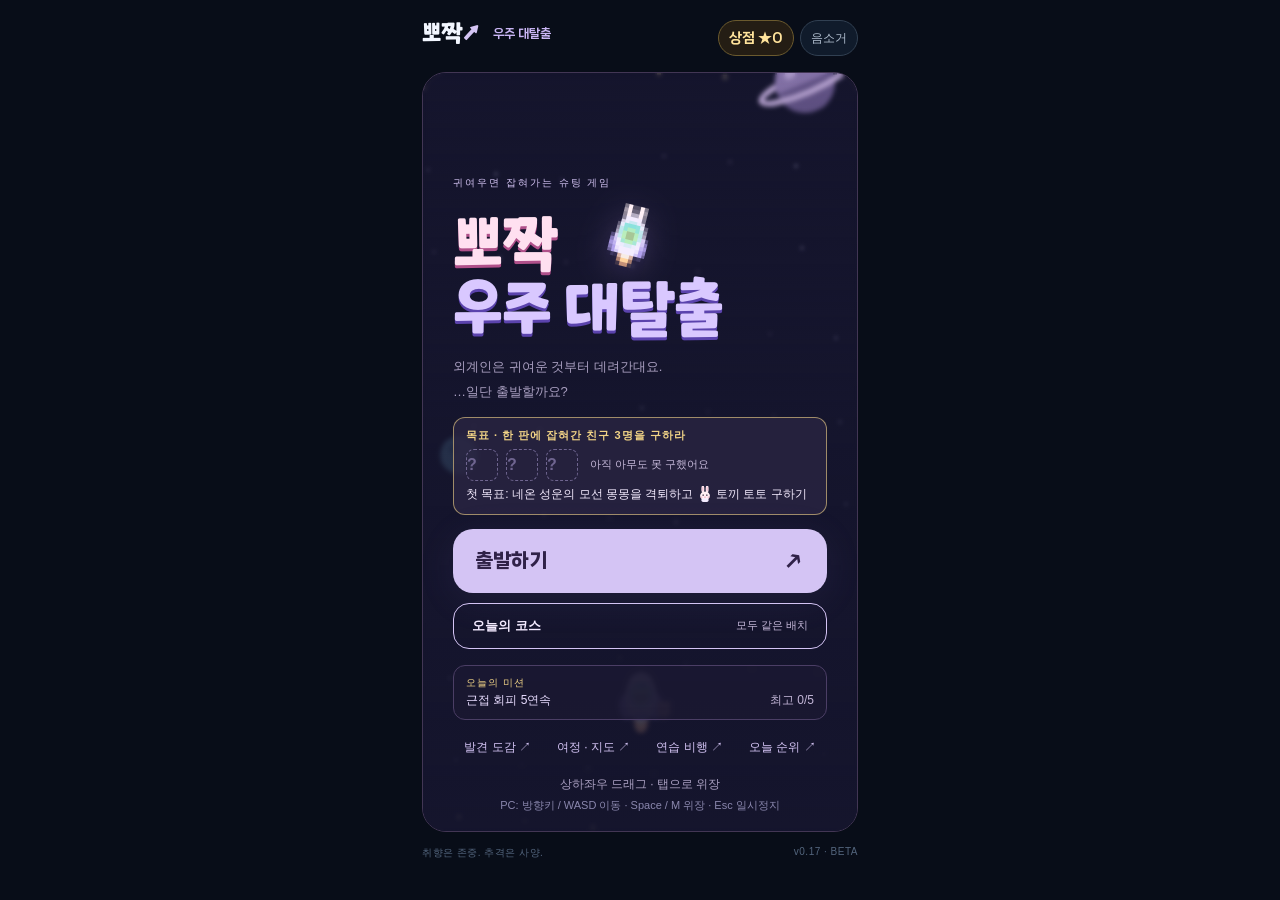
==== commit 4a1a6458: "불규칙 운석 줄 + 맞아도 찌그러지기만 하는 부스러기 운석 - 운석 줄: 벽 줄(구멍·들쭉날쭉) / 흩어진 줄 섞기, 빈칸 보장, rnd() 결정성 유지 - 부스러기 운석: 작고 " ====
--- a/index.html
+++ b/index.html
@@ -896,7 +896,7 @@
   let ufoX = 200, ufoY = 190, alienPhase, alienClock, dashX, dashY, dashVX, dashVY;
   let primaryStun, primarySpin, primaryNear; // primaryNear: { armed, cd }
   let visitors, visitorSpawn, nearCombo, nearClock;
-  let dents, impactLeft, impactSide, bolts, weaponLeft, weaponAt, weaponDrop, shotClock, bullets, weaponLv = 0;
+  let dents, impactLeft, impactSide, bolts, pebbles = [], pebbleClock = 0, pebbleNo = 0, dentHeal = 0, squishLeft = 0, squishText = null, weaponLeft, weaponAt, weaponDrop, shotClock, bullets, weaponLv = 0;
   let tut = null; // 연습 비행(튜토리얼) 진행 상태
   let sceneTime = 0, sceneX = 0, sceneY = 0, sceneReturn = 'playing', captureBy = null;
   let dressLost = 0, trophyLost = false, lastDress = [], lastTrophy = [], card = null;
@@ -941,7 +941,7 @@
     dashX = dashY = dashVX = dashVY = 0;
     primaryStun = primarySpin = 0; primaryNear = { armed: false, cd: 0 };
     visitors = []; visitorSpawn = 25; nearCombo = nearClock = 0; // 추가 UFO: 25초, 50초
-    dents = []; impactLeft = 0; impactSide = 1; bolts = [];
+    dents = []; impactLeft = 0; impactSide = 1; bolts = []; pebbles = []; pebbleClock = 6; pebbleNo = 0; dentHeal = 0; squishLeft = 0; squishText = null;
     weaponLeft = 0; weaponAt = 20; weaponDrop = null; shotClock = 0; bullets = []; weaponLv = 0;
     resumeLeft = 0; tut = null;
     flipLeft = 0; flipSpin = 0; swirlOrb = null; swirlArmed = false; beatPlan = []; beatPlanFor = -1; beatState = 'calm'; beatIdx = -1; bestBroken = false; runBest = best;
@@ -2192,6 +2192,52 @@
   // ═══════════════════════════════════════════════════════════════
   // 12. 충돌 흔적 · 별탄 무기
   // ═══════════════════════════════════════════════════════════════
+  // v0.17.1 부스러기 운석: 작고 빠르고 불규칙하게 떨어짐. 맞아도 안 죽고 기체가 찌그러질 뿐(웃음 포인트).
+  function updatePebbles(dt, py) {
+    if (!tut && elapsed > 5 && !boss) {
+      pebbleClock -= dt;
+      if (pebbleClock <= 0) {
+        pebbleNo++;
+        const k = 7000 + pebbleNo, many = beatState === 'release' ? 2 : 1;
+        pebbleClock = 1.6 + rnd(k, 1) * 2.6;
+        for (let i = 0; i < many; i++) {
+          const size = 6 + Math.round(rnd(k, 2 + i) * 4);
+          pebbles.push({ x: 20 + rnd(k, 4 + i) * (width - 40), y: flipOn() ? height + 10 : -14, r: size,
+            vy: rowSpeed() * (1.15 + rnd(k, 6 + i) * 0.45) * dirY(), vx: (rnd(k, 8 + i) - 0.5) * 70, spin: rnd(k, 10 + i) * 6.28 });
+        }
+      }
+    }
+    for (const p of pebbles) {
+      p.x += p.vx * dt; p.y += p.vy * dt;
+      if (p.x < 8 || p.x > width - 8) p.vx = -p.vx;
+      const d = Math.hypot(playerX - p.x, py - p.y);
+      if (d < p.r + 15) {
+        burst(p.x, p.y, '#d8c7ec'); p.y = height * 3;
+        if (hyperOn()) { points += 2; continue; }
+        if (invincible > 0) continue;
+        dentShip(p.x); squishLeft = 0.55; dentHeal = 9; buzz(25);
+        squishText = { x: playerX, y: py - 40, t: 0.8, s: ['찌그럭!', '콩!', '아야!', '뿌직!'][pebbleNo % 4] };
+      }
+    }
+    pebbles = pebbles.filter((p) => p.y < height + 30 && p.y > -40);
+    if (dents.length && (dentHeal -= dt) <= 0) { dents.shift(); dentHeal = 6; } // 찌그러진 곳은 천천히 펴짐
+    squishLeft = Math.max(0, squishLeft - dt);
+    if (squishText && (squishText.t -= dt) <= 0) squishText = null;
+  }
+  function drawPebbles() {
+    const P = planet();
+    for (const p of pebbles) {
+      const x = S(p.x), y = S(p.y), up = Math.sign(p.vy) || 1;
+      ctx.strokeStyle = P.rockLite + '88'; ctx.lineWidth = 2; ctx.beginPath();
+      ctx.moveTo(x, y - up * (p.r + 2)); ctx.lineTo(x - p.vx * 0.06, y - up * (p.r + 14)); ctx.stroke();
+      ctx.save(); ctx.translate(x, y); ctx.rotate(Math.round((p.spin + elapsed * 3) / (Math.PI / 4)) * (Math.PI / 4));
+      ctx.fillStyle = P.rock; ctx.beginPath();
+      for (let j = 0; j < 6; j++) { const a = (j * Math.PI * 2) / 6, rr = p.r * (j % 2 ? 0.8 : 1); ctx.lineTo(Math.cos(a) * rr, Math.sin(a) * rr); }
+      ctx.closePath(); ctx.fill(); ellipse(-p.r * 0.3, -p.r * 0.2, p.r * 0.3, p.r * 0.25, P.rockDark);
+      ctx.restore();
+    }
+    if (squishText) labels.push({ s: squishText.s, x: S(squishText.x), y: S(squishText.y - (0.8 - squishText.t) * 30), font: "16px 'OnePop', sans-serif", color: '#ffc69a' });
+  }
   function dentShip(x) {
     impactSide = x < playerX ? -1 : 1; impactLeft = 0.38;
     dents.push(impactSide); if (dents.length > 3) dents.shift();
@@ -2789,7 +2835,7 @@
     for (const k of ['start', 'weapon', 'aim', 'piece']) tips[k] = true; // 연습에서 배운 팁은 다시 안 띄움
     saveProgress();
     $('coach').hidden = true; $('mask').classList.remove('tut-pulse');
-    obstacles = obstacles.filter((o) => !o.tut); weaponDrop = null; weaponLeft = 0; weaponLv = 0; bullets = [];
+    obstacles = obstacles.filter((o) => !o.tut); pebbles = []; weaponDrop = null; weaponLeft = 0; weaponLv = 0; bullets = [];
     primaryHp = primaryMax = UFO_HP; primaryGone = skipped ? 0 : 3; primaryStun = 0; alienPhase = 'patrol'; alienClock = 0;
     masks = Math.max(masks, 1); masked = 0; invincible = 1.5;
     elapsed = 0; spawn = 0.9; itemClock = 2; points = score = 0;
@@ -2842,7 +2888,7 @@
   }
   function clearRocks() {
     for (const o of obstacles) if (o.y > -20 && o.y < height + 20) burst(o.x + 17, o.y + 17, '#d8c7ec');
-    obstacles = [];
+    obstacles = []; pebbles = [];
   }
   // 전환 순간 UFO들도 반대편으로(기체와 길이 엇갈려 억울하게 잡히지 않게)
   function mirrorAliens() {
@@ -2918,13 +2964,29 @@
     const gapX = forced ? clamp(forceGap - gap / 2, 22, Math.max(22, width - gap - 22)) : 22 + rnd(rowNumber, 1) * Math.max(1, width - gap - 44);
     forceGap = null;
     const speed = rowSpeed() * dirY(), y0 = flipOn() ? height + 6 : -40; // 역방향이면 아래에서 올라옴
-    for (let x = 18; x < width - 12; x += 38) {
-      if (x + 17 > gapX && x - 17 < gapX + gap) continue;
-      obstacles.push({ x: x - 17, y: y0, w: 34, h: 34, speed, spin: Math.random() * 6.28, vx: 0, close: false, grazed: false });
-    }
+    // v0.17.1 불규칙 운석: 줄 모양을 섞음(빈칸은 항상 그대로 보장).
+    //  벽 줄 = 군데군데 구멍 + 앞뒤로 들쭉날쭉 / 흩어진 줄 = 운석 2~4개만 띄엄띄엄
+    const slots = [];
+    for (let x = 18; x < width - 12; x += 38) if (!(x + 17 > gapX && x - 17 < gapX + gap)) slots.push(x);
+    const scatterChance = beatState === 'crunch' ? 0.12 : beatState === 'release' ? 0.6 : 0.34;
+    const scatter = !forced && !tut && rnd(rowNumber, 4) < scatterChance;
+    let keep;
+    if (scatter) {
+      const n = Math.min(slots.length, 2 + Math.floor(rnd(rowNumber, 5) * 3));
+      const order = slots.map((x, i) => [rnd(rowNumber, 20 + i), x]).sort((p, q) => p[0] - q[0]);
+      keep = new Set(order.slice(0, n).map((o) => o[1]));
+    } else keep = new Set(slots.filter((x, i) => forced || rnd(rowNumber, 20 + i) > 0.13));
+    const made = [];
+    slots.forEach((x, i) => {
+      if (!keep.has(x)) return;
+      const jx = forced ? 0 : Math.round((rnd(rowNumber, 40 + i) - 0.5) * (scatter ? 14 : 6));
+      const jy = forced ? 0 : Math.round(rnd(rowNumber, 60 + i) * (scatter ? 64 : 26));
+      const o = { x: x - 17 + jx, y: y0 - jy * dirY(), w: 34, h: 34, speed, spin: Math.random() * 6.28, vx: 0, close: false, grazed: false };
+      obstacles.push(o); made.push(o);
+    });
     const moverEvery = stage >= 3 ? 1 : stage >= 2 ? 2 : 3;
-    if (!forced && (rowNumber % moverEvery === moverEvery - 1 || moverEvery === 1)) {
-      const candidates = obstacles.filter((o) => o.y === y0);
+    if (!forced && (scatter || rowNumber % moverEvery === moverEvery - 1 || moverEvery === 1)) {
+      const candidates = made;
       const rock = candidates[Math.floor(rnd(rowNumber, 2) * candidates.length)];
       if (rock) rock.vx = (rock.x < width / 2 ? 1 : -1) * (34 + rnd(rowNumber, 3) * 22);
     }
@@ -3080,6 +3142,7 @@
       if (o.close && !o.grazed && (o.speed >= 0 ? o.y + 17 > py + 30 : o.y + 17 < py - 30)) { o.grazed = true; graze(o.x + 17, o.y + 17); }
     }
     obstacles = obstacles.filter((o) => o.y < height + 40 && o.y > -80);
+    updatePebbles(dt * slow, py); if (mode !== 'playing') return;
 
     if (tick % 3 === 0) particles.push({ x: playerX + (Math.random() - 0.5) * 5, y: py + 32 * dirY(), life: 1, vy: 90 * dirY() });
     for (const p of particles) { p.y += (p.vy || 90) * dt; p.life -= dt * 2; }
@@ -3223,6 +3286,7 @@
     ctx.save(); ctx.translate(x, y);
     if (!inHangar) { const fa = flipAngle(); if (fa) ctx.rotate(fa); } // 역방향: 반 바퀴
     if (!inHangar && impactLeft > 0) { const p = impactLeft / 0.38; ctx.scale(1 + 0.17 * p, 1 - 0.2 * p); ctx.rotate(-impactSide * 0.13 * p); }
+    if (!inHangar && squishLeft > 0) { const w = Math.sin(squishLeft * 34) * (squishLeft / 0.55); ctx.scale(1 + 0.12 * w, 1 - 0.12 * w); } // 찌그럭 출렁
     dressBack(t);
     const flameLen = ((tick >> 3) & 1 ? 4 : 0) + (hyperLeft > 0 && !inHangar ? 14 + ((tick >> 2) & 1) * 6 : 0); // 2프레임 불꽃 (하이퍼: 길게)
     const pc = PAINTS[shipPaint] || PAINTS.basic, fc = FLAMES[flameSkin()] || FLAMES.basic;
@@ -3418,6 +3482,7 @@
     ctx.clearRect(0, 0, width, height);
     drawBackground(t);
     drawRocks();
+    drawPebbles();
     drawPickups();
     drawCombat();
     for (const p of particles) { ctx.globalAlpha = p.life * 0.5; star(S(p.x), S(p.y), 3 * p.life, '#ffdcab'); }
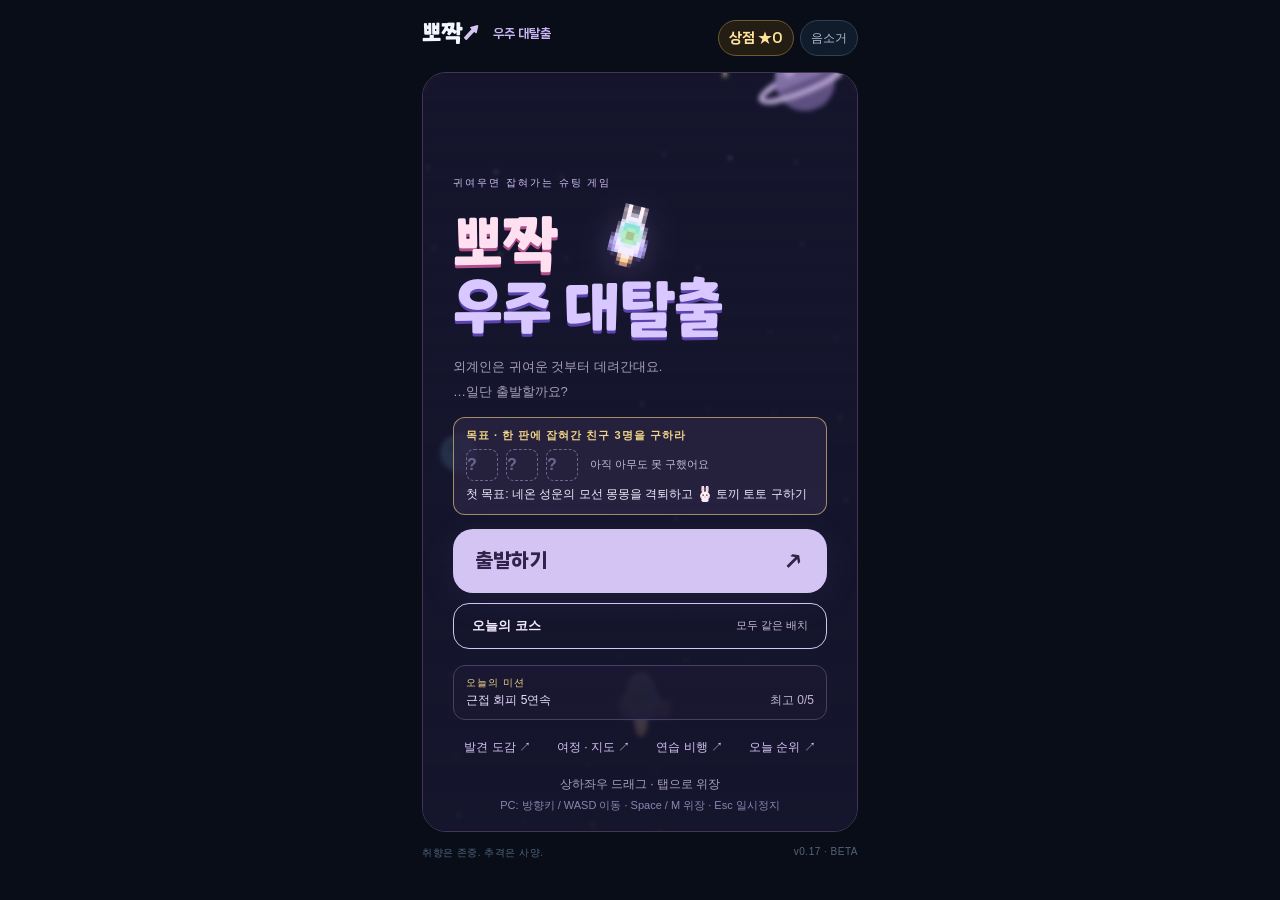
==== commit 0d7c2cd7: "운석 줄 정렬 정리 + 뒤집기 확실하게 - 운석 줄은 한 줄 반듯하게: 징검다리 줄(84px, 엇갈림) / 몰림 때 벽 줄(42px, 안 붙음) - 부스러기 운석 빈도 낮춤(3.5" ====
--- a/index.html
+++ b/index.html
@@ -2198,8 +2198,8 @@
       pebbleClock -= dt;
       if (pebbleClock <= 0) {
         pebbleNo++;
-        const k = 7000 + pebbleNo, many = beatState === 'release' ? 2 : 1;
-        pebbleClock = 1.6 + rnd(k, 1) * 2.6;
+        const k = 7000 + pebbleNo, many = 1;
+        pebbleClock = 3.5 + rnd(k, 1) * 3;
         for (let i = 0; i < many; i++) {
           const size = 6 + Math.round(rnd(k, 2 + i) * 4);
           pebbles.push({ x: 20 + rnd(k, 4 + i) * (width - 40), y: flipOn() ? height + 10 : -14, r: size,
@@ -2298,7 +2298,6 @@
         const v = visitors.find((v) => !v.dead && v.grace <= 0 && Math.hypot((b.x - v.x) / 43, (b.y - v.y) / 28) < 1);
         if (v) { v.y = Math.max(150, v.y - 4); burst(b.x, b.y - 6, '#ffdf9d'); damageVisitor(v, dmg); hit = true; }
       }
-      if (!hit && swirlOrb && Math.hypot(b.x - swirlOrb.x, b.y - swirlOrb.y) < 18) { popOrb(); hit = true; } // 빙글 구슬도 쏴서 터뜨림
       if (hit) b.life = 0;
     }
     bullets = bullets.filter((b) => b.life > 0 && ((b.dy || 1) > 0 ? b.y > 115 : b.y < height - 40) && b.x > -20 && b.x < width + 20);
@@ -2881,6 +2880,16 @@
     return swirlArmed && beatState === 'crunch' && !flipOn() && !hyperOn() && !tut && !boss && primaryGone <= 0 && primaryStun <= 0
       && tripT >= beatPlan.at(beatIdx) + 0.8 && !swirlOrb;
   }
+  // UFO가 격추됐거나 기절해서 못 쏘면, 몰림 1.8초째에 하늘에서 빙글 구슬이 직접 내려옴(뒤집기가 사라지지 않게)
+  function skySwirl() {
+    if (!swirlArmed || beatState !== 'crunch' || flipOn() || hyperOn() || tut || boss || swirlOrb) return;
+    if (tripT < beatPlan.at(beatIdx) + 1.8 || alienPhase === 'swirl') return;
+    swirlArmed = false;
+    const x = clamp(playerX + (rnd(8800 + beatIdx + planetIdx * 7, 1) - 0.5) * 120, 30, width - 30), y = flipOn() ? height + 20 : HUD_BAND + 10;
+    const dx = playerX - x, dy = playerY - y, d = Math.hypot(dx, dy) || 1, sp = ORB_SPEED * pace();
+    swirlOrb = { x, y, vx: (dx / d) * sp, vy: (dy / d) * sp, t: 0 };
+    toast('{swirl} 빙글 구슬이 떨어진다! 피해요', 1.6); tone(700, 0.08);
+  }
   function popOrb() {
     if (!swirlOrb) return;
     burst(swirlOrb.x, swirlOrb.y, '#c9b5f4'); burst(swirlOrb.x, swirlOrb.y, '#fff1aa');
@@ -2904,7 +2913,7 @@
     if (weaponDrop) weaponDrop.speed = -Math.abs(weaponDrop.speed);
     midDrop = null; forceGap = null; spawn = Math.max(spawn, 0.9);
     targetY = toRev(playerY); clampTarget(); mirrorAliens();
-    splash('{swirl} 뒤집혔다!!', '운석이 아래에서 와요 · 별탄도 아래로 · 조작은 그대로', 'boss', 1.8);
+    splash('{swirl} 뒤집혔다!!', '아래에서 와요 · 조작은 그대로', 'boss', 1.8);
     tone(300, 0.2); setTimeout(() => tone(200, 0.2), 120); buzz(70); shake = 0.25;
     sync();
   }
@@ -2924,10 +2933,12 @@
     tone(880, 0.12); setTimeout(() => tone(1175, 0.14), 100); buzz(30);
   }
   function updateFlip(dt) {
+    skySwirl();
     if (swirlOrb) {
       const o = swirlOrb;
+      if (o.t < 0.9) o.vx += clamp(playerX - o.x, -60, 60) * 1.6 * dt; // 처음 잠깐만 살짝 따라옴(피할 수는 있음)
       o.x += o.vx * dt; o.y += o.vy * dt; o.t += dt;
-      if (Math.hypot(o.x - playerX, o.y - playerY) < 20) {
+      if (Math.hypot(o.x - playerX, o.y - playerY) < 26) {
         if (hyperOn()) popOrb();
         else if (invincible <= 0) { swirlOrb = null; startFlip(); }
       }
@@ -2964,28 +2975,19 @@
     const gapX = forced ? clamp(forceGap - gap / 2, 22, Math.max(22, width - gap - 22)) : 22 + rnd(rowNumber, 1) * Math.max(1, width - gap - 44);
     forceGap = null;
     const speed = rowSpeed() * dirY(), y0 = flipOn() ? height + 6 : -40; // 역방향이면 아래에서 올라옴
-    // v0.17.1 불규칙 운석: 줄 모양을 섞음(빈칸은 항상 그대로 보장).
-    //  벽 줄 = 군데군데 구멍 + 앞뒤로 들쭉날쭉 / 흩어진 줄 = 운석 2~4개만 띄엄띄엄
-    const slots = [];
-    for (let x = 18; x < width - 12; x += 38) if (!(x + 17 > gapX && x - 17 < gapX + gap)) slots.push(x);
-    const scatterChance = beatState === 'crunch' ? 0.12 : beatState === 'release' ? 0.6 : 0.34;
-    const scatter = !forced && !tut && rnd(rowNumber, 4) < scatterChance;
-    let keep;
-    if (scatter) {
-      const n = Math.min(slots.length, 2 + Math.floor(rnd(rowNumber, 5) * 3));
-      const order = slots.map((x, i) => [rnd(rowNumber, 20 + i), x]).sort((p, q) => p[0] - q[0]);
-      keep = new Set(order.slice(0, n).map((o) => o[1]));
-    } else keep = new Set(slots.filter((x, i) => forced || rnd(rowNumber, 20 + i) > 0.13));
+    // v0.17.2 깔끔한 운석 줄(사용자: "따닥따닥 붙은 게 싫다", "들쭉날쭉은 지저분하다")
+    //  징검다리 줄(기본) = 운석이 84px 간격으로 한 줄 정렬, 줄마다 반 칸씩 엇갈려 지그재그로 빠져나감
+    //  벽 줄(몰림 구간·아이템 줄) = 42px 간격(서로 안 붙음) + 큰 빈칸 하나
+    const wall = forced || tut || beatState === 'crunch';
+    const step = wall ? 42 : 84, phase = wall ? 0 : (rowNumber % 2) * 42;
     const made = [];
-    slots.forEach((x, i) => {
-      if (!keep.has(x)) return;
-      const jx = forced ? 0 : Math.round((rnd(rowNumber, 40 + i) - 0.5) * (scatter ? 14 : 6));
-      const jy = forced ? 0 : Math.round(rnd(rowNumber, 60 + i) * (scatter ? 64 : 26));
-      const o = { x: x - 17 + jx, y: y0 - jy * dirY(), w: 34, h: 34, speed, spin: Math.random() * 6.28, vx: 0, close: false, grazed: false };
+    for (let x = 24 + phase; x < width - 16; x += step) {
+      if (wall && x + 17 > gapX && x - 17 < gapX + gap) continue; // 징검다리 줄은 사이사이가 원래 빈칸
+      const o = { x: x - 17, y: y0, w: 34, h: 34, speed, spin: Math.random() * 6.28, vx: 0, close: false, grazed: false };
       obstacles.push(o); made.push(o);
-    });
+    }
     const moverEvery = stage >= 3 ? 1 : stage >= 2 ? 2 : 3;
-    if (!forced && (scatter || rowNumber % moverEvery === moverEvery - 1 || moverEvery === 1)) {
+    if (!forced && (rowNumber % moverEvery === moverEvery - 1 || moverEvery === 1)) {
       const candidates = made;
       const rock = candidates[Math.floor(rnd(rowNumber, 2) * candidates.length)];
       if (rock) rock.vx = (rock.x < width / 2 ? 1 : -1) * (34 + rnd(rowNumber, 3) * 22);
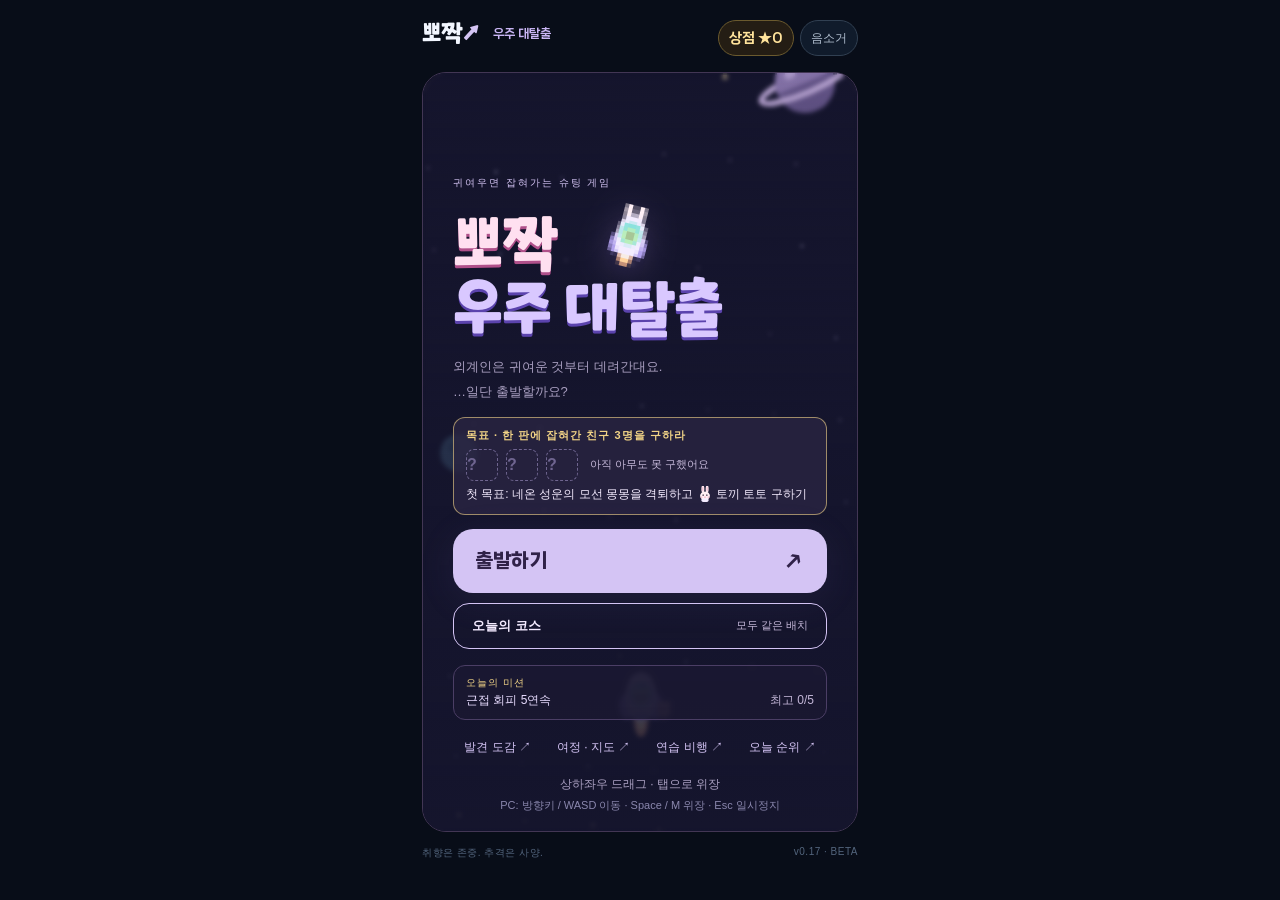
==== commit 7db2e770: "하루 순위에 일반 판(자유 비행) 추가 - 순위표 탭: 자유 비행 / 오늘의 코스, 모든 판이 바로 등록 - Supabase: kind 컬럼, PK(day, kind, device" ====
--- a/index.html
+++ b/index.html
@@ -372,8 +372,8 @@
 
 /* ═══ v0.16 디자인 정리: 제목·알림 = 원스토어 모바일 POP체(fonts/LICENSE-ONEMobilePOP.txt) · 보조 = 나눔스퀘어 네오(OFL) · 상점 · 도감 · 여정 ═══ */
 @font-face { font-family: 'OnePop'; src: url('[data-uri]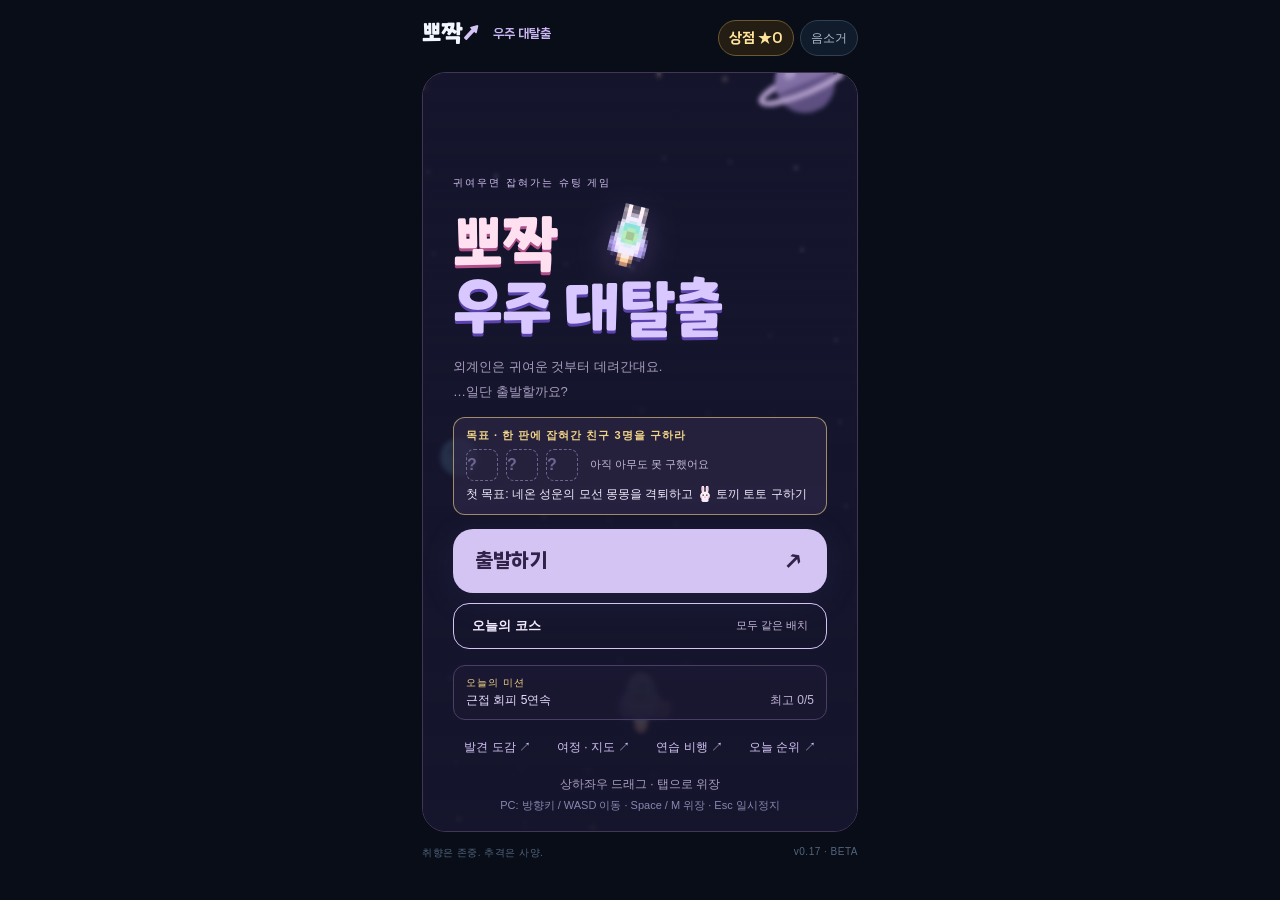
==== commit 0cf66a18: "처음 설명 화면, 회원가입 없는 닉네임, 순위표 꾸미기 - 첫 출발: 운석 피하기 → 아이템 → UFO → 닉네임 4장 (게임 그림으로 움직임) - 닉네임 추천·저장, 순위표에서 " ====
--- a/index.html
+++ b/index.html
@@ -372,8 +372,8 @@
 
 /* ═══ v0.16 디자인 정리: 제목·알림 = 원스토어 모바일 POP체(fonts/LICENSE-ONEMobilePOP.txt) · 보조 = 나눔스퀘어 네오(OFL) · 상점 · 도감 · 여정 ═══ */
 @font-face { font-family: 'OnePop'; src: url('[data-uri]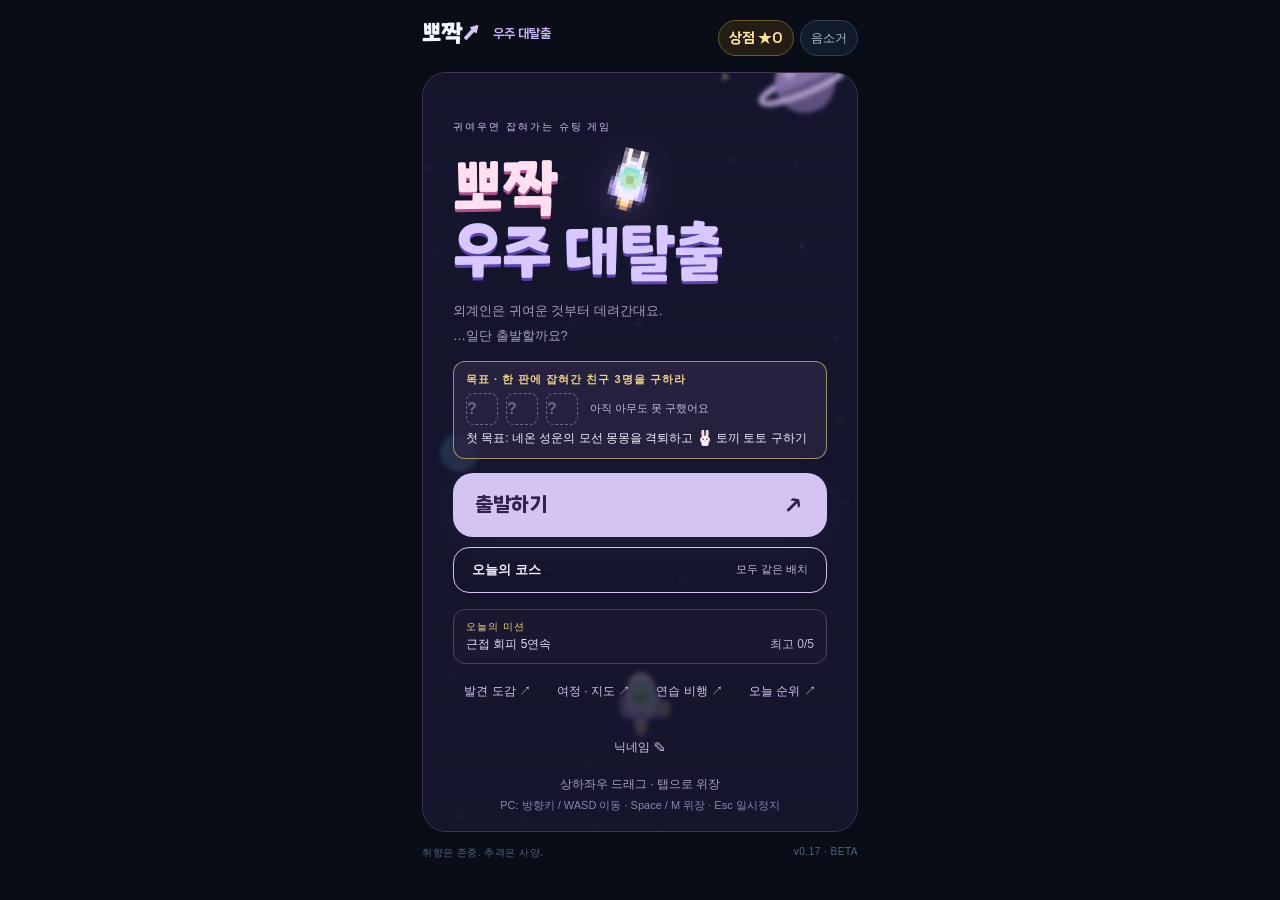
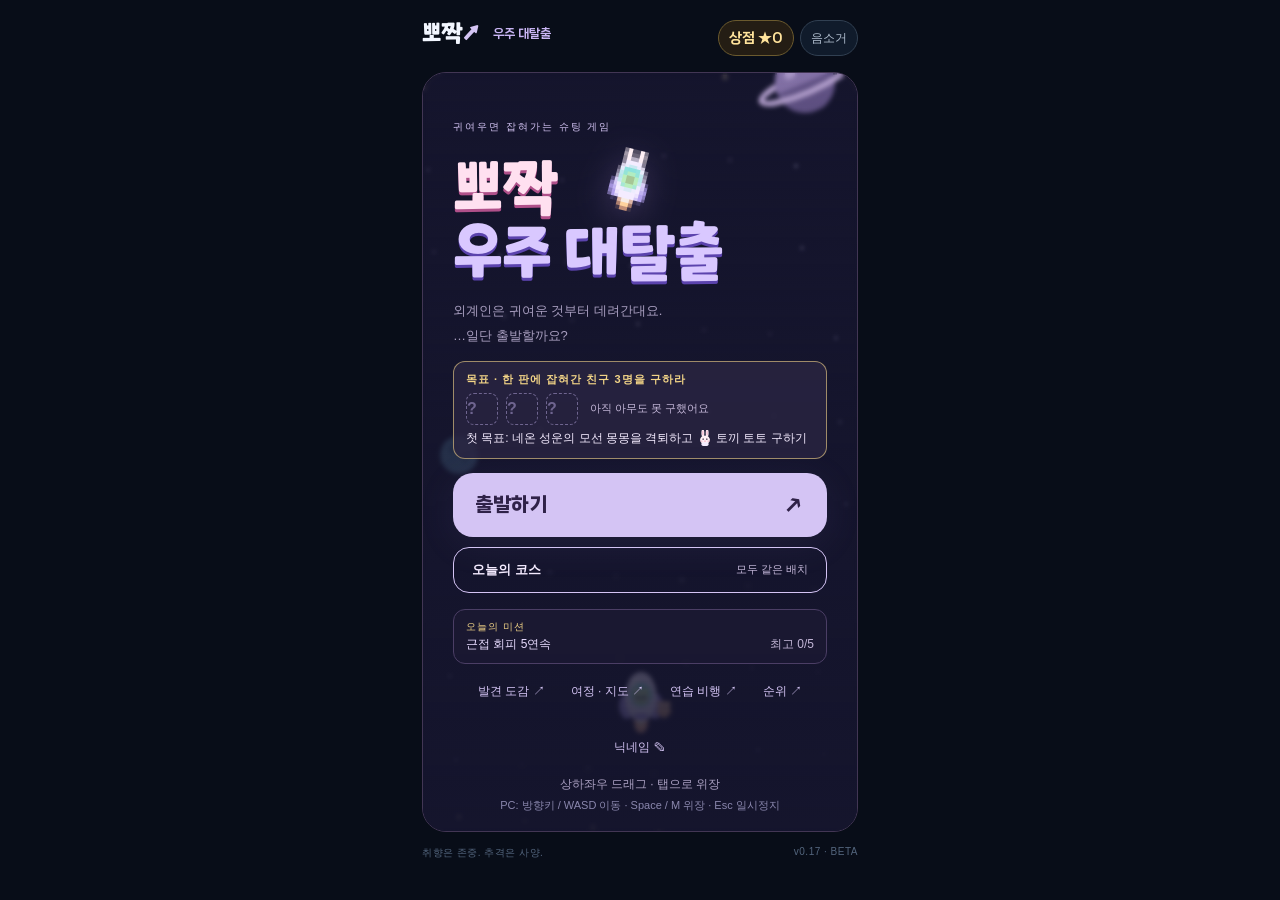
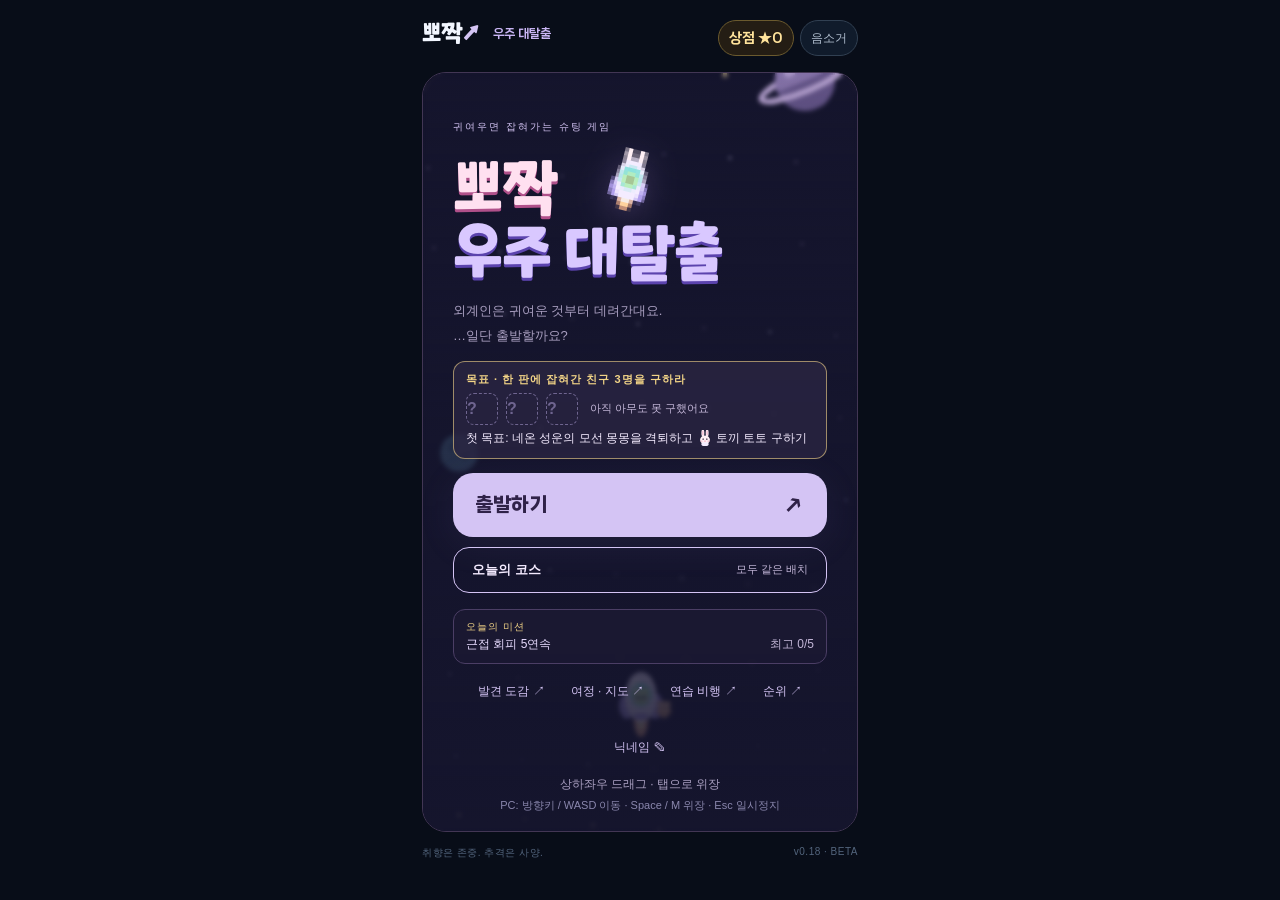
